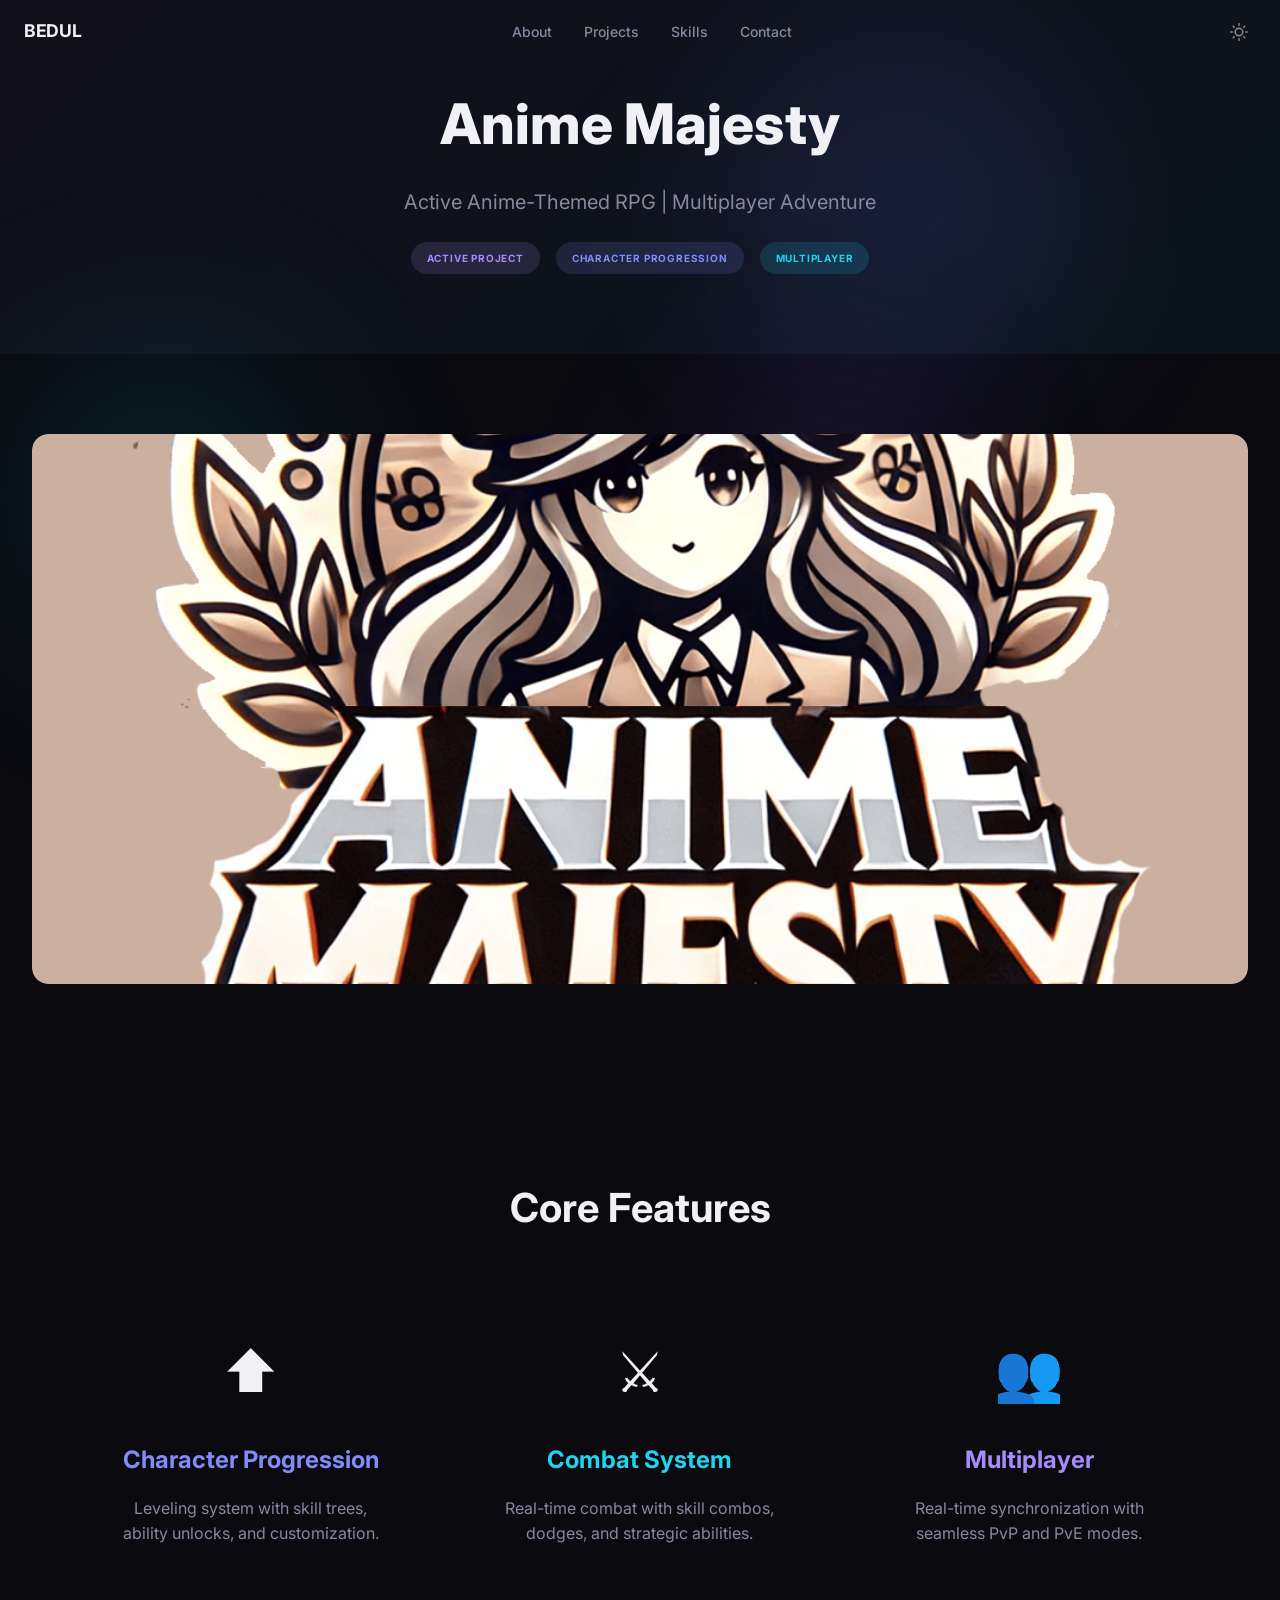
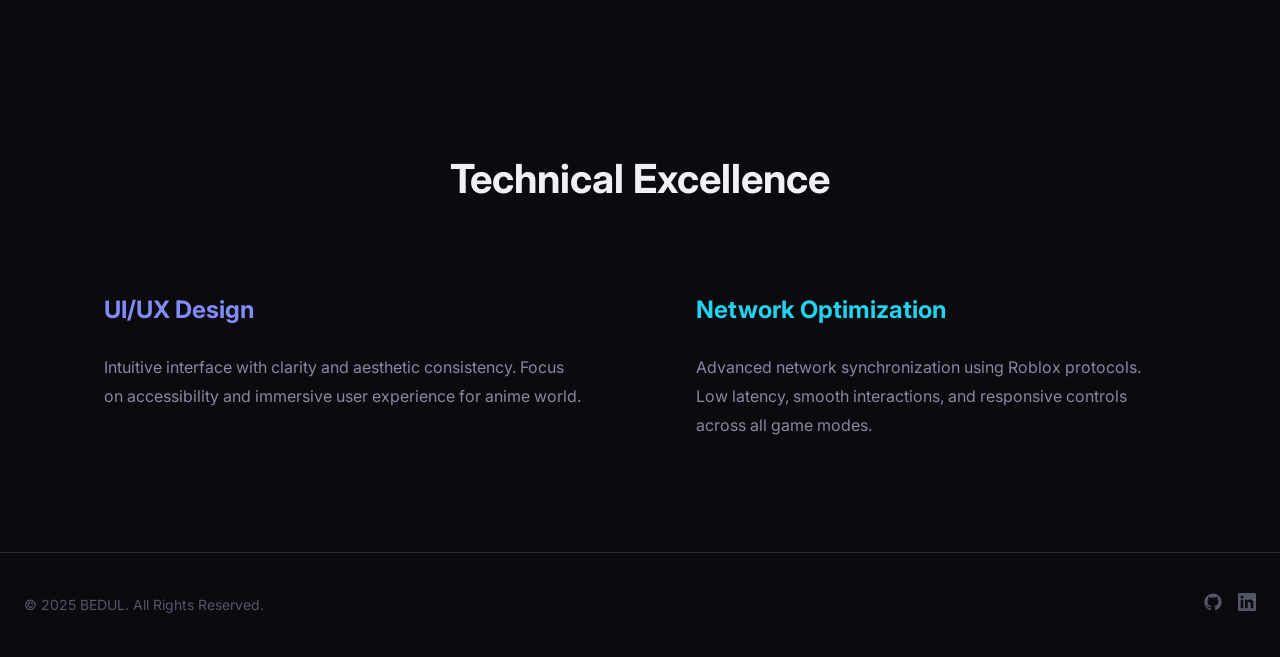
==== anime-majesty.html @ ce3fae46 "nice" ====
<!DOCTYPE html>
<html lang="en">
<head>
    <meta charset="UTF-8">
    <meta name="viewport" content="width=device-width, initial-scale=1.0">
    <title>Anime Majesty - BEDUL's Game Development Project</title>
    <meta name="description" content="Anime Majesty - Active anime-themed RPG with character progression and multiplayer mechanics.">
    <meta name="theme-color" content="#fafafa">

    <!-- Fonts -->
    <link rel="preconnect" href="https://fonts.googleapis.com">
    <link rel="preconnect" href="https://fonts.gstatic.com" crossorigin>
    <link href="https://fonts.googleapis.com/css2?family=Inter:wght@400;500;600;700;800;900&family=JetBrains+Mono:wght@400;500&display=swap" rel="stylesheet">

    <!-- Icons (Font Awesome) -->
    <link href="https://cdnjs.cloudflare.com/ajax/libs/font-awesome/6.4.0/css/all.min.css" rel="stylesheet">

    <!-- Custom CSS -->
    <link href="assets/css/style.css" rel="stylesheet">
</head>
<body>

<!-- ─── Ambient Background ─── -->
<div class="ambient-bg" aria-hidden="true">
    <div class="orb orb-1"></div>
    <div class="orb orb-2"></div>
    <div class="orb orb-3"></div>
</div>

<!-- ─── Navbar ─── -->
<nav id="navbar">
    <div class="nav-inner">
        <a href="index.html" class="nav-brand">BEDUL</a>

        <ul class="nav-links" id="nav-links">
            <li><a href="index.html#about">About</a></li>
            <li><a href="index.html#projects">Projects</a></li>
            <li><a href="index.html#skills">Skills</a></li>
            <li><a href="index.html#contact">Contact</a></li>
        </ul>

        <div style="display:flex;align-items:center;gap:.5rem;">
            <button id="theme-toggle" aria-label="Toggle theme" title="Toggle theme">
                <svg id="icon-moon" xmlns="http://www.w3.org/2000/svg" viewBox="0 0 24 24" fill="none" stroke="currentColor" stroke-width="2" stroke-linecap="round" stroke-linejoin="round"><path d="M21 12.79A9 9 0 1 1 11.21 3 7 7 0 0 0 21 12.79z"/></svg>
                <svg id="icon-sun" xmlns="http://www.w3.org/2000/svg" viewBox="0 0 24 24" fill="none" stroke="currentColor" stroke-width="2" stroke-linecap="round" stroke-linejoin="round" style="display:none"><circle cx="12" cy="12" r="5"/><line x1="12" y1="1" x2="12" y2="3"/><line x1="12" y1="21" x2="12" y2="23"/><line x1="4.22" y1="4.22" x2="5.64" y2="5.64"/><line x1="18.36" y1="18.36" x2="19.78" y2="19.78"/><line x1="1" y1="12" x2="3" y2="12"/><line x1="21" y1="12" x2="23" y2="12"/><line x1="4.22" y1="19.78" x2="5.64" y2="18.36"/><line x1="18.36" y1="5.64" x2="19.78" y2="4.22"/></svg>
            </button>
            <button id="mobile-menu-btn" aria-label="Toggle menu">
                <svg xmlns="http://www.w3.org/2000/svg" width="22" height="22" fill="none" stroke="currentColor" stroke-width="2" stroke-linecap="round" stroke-linejoin="round" viewBox="0 0 24 24"><line x1="3" y1="6" x2="21" y2="6"/><line x1="3" y1="12" x2="21" y2="12"/><line x1="3" y1="18" x2="21" y2="18"/></svg>
            </button>
        </div>
    </div>
</nav>

<!-- Mobile Nav -->
<div id="mobile-nav">
    <a href="index.html#about">About</a>
    <a href="index.html#projects">Projects</a>
    <a href="index.html#skills">Skills</a>
    <a href="index.html#contact">Contact</a>
</div>

<main>
<!-- ─── Hero Section ─── -->
<section style="padding: 5rem 2rem; text-align: center; background: linear-gradient(135deg, rgba(167,139,250,.05) 0%, rgba(34,211,238,.05) 100%);">
    <div style="max-width: 900px; margin: 0 auto;">
        <h1 style="font-size: 3.5rem; font-weight: 800; margin-bottom: 1rem;">Anime Majesty</h1>
        <p style="font-size: 1.25rem; color: var(--color-text-secondary); margin-bottom: 1.5rem;">Active Anime-Themed RPG | Multiplayer Adventure</p>
        <div style="display: flex; gap: 1rem; justify-content: center; flex-wrap: wrap;">
            <span class="badge" style="background: rgba(167,139,250,.15); color: #a78bfa; padding: 0.5rem 1rem;">Active Project</span>
            <span class="badge" style="background: rgba(129,140,248,.15); color: #818cf8; padding: 0.5rem 1rem;">Character Progression</span>
            <span class="badge" style="background: rgba(34,211,238,.15); color: #22d3ee; padding: 0.5rem 1rem;">Multiplayer</span>
        </div>
    </div>
</section>

<!-- ─── Main Showcase ─── -->
<section style="padding: 5rem 2rem; max-width: 1400px; margin: 0 auto;">
    <a href="assets/images/Anime_Majesty.png" target="_blank" rel="noopener" style="display: block; border-radius: 1rem; overflow: hidden; cursor: pointer; transition: all 0.3s ease; margin-bottom: 2rem;" onmouseover="this.style.transform='scale(1.03)'; this.style.boxShadow='0 20px 40px rgba(0,0,0,.3)';" onmouseout="this.style.transform='scale(1)'; this.style.boxShadow='0 4px 6px rgba(0,0,0,.1)';">
        <img src="assets/images/Anime_Majesty.png" alt="Anime Majesty" style="width: 100%; height: 550px; object-fit: cover; border-radius: 1rem; display: block;">
    </a>
</section>

<!-- ─── Core Features ─── -->
<section style="padding: 5rem 2rem; max-width: 1200px; margin: 0 auto;">
    <h2 style="font-size: 2.5rem; font-weight: 700; margin-bottom: 3rem; text-align: center;">Core Features</h2>
    
    <div style="display: grid; grid-template-columns: repeat(3, 1fr); gap: 2rem;">
        <div style="padding: 2.5rem; background: var(--color-bg-secondary); border-radius: 1rem; text-align: center; transition: all 0.3s;" onmouseover="this.style.transform='translateY(-12px)'; this.style.boxShadow='0 20px 40px rgba(0,0,0,.2)';" onmouseout="this.style.transform='translateY(0)'; this.style.boxShadow='none';">
            <div style="font-size: 3.5rem; margin-bottom: 1.5rem;">⬆️</div>
            <h3 style="font-size: 1.5rem; font-weight: 700; margin-bottom: 1rem; color: #818cf8;">Character Progression</h3>
            <p style="color: var(--color-text-secondary); line-height: 1.6;">Leveling system with skill trees, ability unlocks, and customization.</p>
        </div>

        <div style="padding: 2.5rem; background: var(--color-bg-secondary); border-radius: 1rem; text-align: center; transition: all 0.3s;" onmouseover="this.style.transform='translateY(-12px)'; this.style.boxShadow='0 20px 40px rgba(0,0,0,.2)';" onmouseout="this.style.transform='translateY(0)'; this.style.boxShadow='none';">
            <div style="font-size: 3.5rem; margin-bottom: 1.5rem;">⚔️</div>
            <h3 style="font-size: 1.5rem; font-weight: 700; margin-bottom: 1rem; color: #22d3ee;">Combat System</h3>
            <p style="color: var(--color-text-secondary); line-height: 1.6;">Real-time combat with skill combos, dodges, and strategic abilities.</p>
        </div>

        <div style="padding: 2.5rem; background: var(--color-bg-secondary); border-radius: 1rem; text-align: center; transition: all 0.3s;" onmouseover="this.style.transform='translateY(-12px)'; this.style.boxShadow='0 20px 40px rgba(0,0,0,.2)';" onmouseout="this.style.transform='translateY(0)'; this.style.boxShadow='none';">
            <div style="font-size: 3.5rem; margin-bottom: 1.5rem;">👥</div>
            <h3 style="font-size: 1.5rem; font-weight: 700; margin-bottom: 1rem; color: #a78bfa;">Multiplayer</h3>
            <p style="color: var(--color-text-secondary); line-height: 1.6;">Real-time synchronization with seamless PvP and PvE modes.</p>
        </div>
    </div>
</section>

<!-- ─── Technical Highlights ─── -->
<section style="padding: 5rem 2rem; max-width: 1200px; margin: 0 auto;">
    <h2 style="font-size: 2.5rem; font-weight: 700; margin-bottom: 3rem; text-align: center;">Technical Excellence</h2>
    
    <div style="display: grid; grid-template-columns: 1fr 1fr; gap: 3rem;">
        <div style="padding: 2rem; background: var(--color-bg-secondary); border-radius: 1rem;">
            <h3 style="font-size: 1.5rem; font-weight: 700; margin-bottom: 1.5rem; color: #818cf8;">UI/UX Design</h3>
            <p style="color: var(--color-text-secondary); line-height: 1.8;">
                Intuitive interface with clarity and aesthetic consistency. Focus on accessibility and immersive user experience for anime world.
            </p>
        </div>
        <div style="padding: 2rem; background: var(--color-bg-secondary); border-radius: 1rem;">
            <h3 style="font-size: 1.5rem; font-weight: 700; margin-bottom: 1.5rem; color: #22d3ee;">Network Optimization</h3>
            <p style="color: var(--color-text-secondary); line-height: 1.8;">
                Advanced network synchronization using Roblox protocols. Low latency, smooth interactions, and responsive controls across all game modes.
            </p>
        </div>
    </div>
</section>

</main>

<!-- ─── Footer ─── -->
<footer>
    <div class="footer-inner">
        <p>&copy; 2025 BEDUL. All Rights Reserved.</p>
        <div class="footer-links">
            <a href="https://github.com/addinzulfikar" target="_blank" rel="noopener" aria-label="GitHub">
                <svg xmlns="http://www.w3.org/2000/svg" fill="currentColor" viewBox="0 0 24 24"><path d="M12 .5C5.73.5.5 5.73.5 12c0 5.08 3.29 9.38 7.86 10.9.57.1.78-.25.78-.55v-2c-3.19.69-3.86-1.54-3.86-1.54-.52-1.32-1.27-1.67-1.27-1.67-1.04-.71.08-.7.08-.7 1.15.08 1.76 1.18 1.76 1.18 1.02 1.75 2.68 1.24 3.33.95.1-.74.4-1.24.72-1.52-2.55-.29-5.23-1.27-5.23-5.67 0-1.25.45-2.28 1.18-3.08-.12-.29-.51-1.46.11-3.04 0 0 .96-.31 3.14 1.17a10.9 10.9 0 0 1 2.86-.38c.97 0 1.95.13 2.86.38 2.18-1.48 3.14-1.17 3.14-1.17.62 1.58.23 2.75.11 3.04.73.8 1.18 1.83 1.18 3.08 0 4.41-2.69 5.38-5.25 5.66.41.36.78 1.06.78 2.13v3.16c0 .31.2.66.79.55C20.21 21.38 23.5 17.08 23.5 12 23.5 5.73 18.27.5 12 .5z"/></svg>
            </a>
            <a href="https://www.linkedin.com/in/addinzulfikar108/" target="_blank" rel="noopener" aria-label="LinkedIn">
                <svg xmlns="http://www.w3.org/2000/svg" fill="currentColor" viewBox="0 0 24 24"><path d="M20.447 20.452h-3.554v-5.569c0-1.328-.027-3.037-1.852-3.037-1.853 0-2.136 1.445-2.136 2.939v5.667H9.351V9h3.414v1.561h.046c.477-.9 1.637-1.85 3.37-1.85 3.601 0 4.267 2.37 4.267 5.455v6.286zM5.337 7.433a2.062 2.062 0 01-2.063-2.065 2.064 2.064 0 112.063 2.065zm1.782 13.019H3.555V9h3.564v11.452zM22.225 0H1.771C.792 0 0 .774 0 1.729v20.542C0 23.227.792 24 1.771 24h20.451C23.2 24 24 23.227 24 22.271V1.729C24 .774 23.2 0 22.222 0h.003z"/></svg>
            </a>
        </div>
    </div>
</footer>

<script src="assets/js/script.js"></script>
</body>
</html>
---- assets/css/style.css ----
/* ─── CSS Variables ─── */
:root {
    --color-bg: #fafafa;
    --color-surface: #ffffff;
    --color-surface-raised: #f5f5f7;
    --color-border: #e5e5ea;
    --color-border-hover: #d1d1d6;
    --color-text-primary: #1d1d1f;
    --color-text-secondary: #6e6e73;
    --color-text-muted: #aeaeb2;
    --color-accent: #6366f1;
    --color-accent-light: #818cf8;
    --color-accent-muted: rgba(99,102,241,0.1);
    --color-available: #22c55e;
    --color-limited: #f59e0b;
    --color-unavailable: #ef4444;
    --shadow-sm: 0 1px 2px rgba(0,0,0,0.04);
    --shadow-md: 0 4px 12px rgba(0,0,0,0.06);
    --shadow-lg: 0 8px 30px rgba(0,0,0,0.08);
    --shadow-glow: 0 0 20px rgba(99,102,241,0.15);
}

html.dark {
    --color-bg: #0a0a0f;
    --color-surface: #111118;
    --color-surface-raised: #1a1a24;
    --color-border: #2a2a38;
    --color-border-hover: #3a3a4a;
    --color-text-primary: #f0f0f5;
    --color-text-secondary: #8888a0;
    --color-text-muted: #555568;
    --color-accent: #818cf8;
    --color-accent-light: #a5b4fc;
    --color-accent-muted: rgba(99,102,241,0.15);
    --shadow-sm: 0 1px 2px rgba(0,0,0,0.2);
    --shadow-md: 0 4px 12px rgba(0,0,0,0.3);
    --shadow-lg: 0 8px 30px rgba(0,0,0,0.4);
    --shadow-glow: 0 0 20px rgba(129,140,248,0.2);
}

/* ─── Base ─── */
*, *::before, *::after { box-sizing: border-box; margin: 0; padding: 0; }

html {
    background: var(--color-bg);
    transition: background-color .3s ease;
    scroll-behavior: smooth;
}

body {
    min-height: 100vh;
    background: transparent;
    color: var(--color-text-primary);
    font-family: "Inter", system-ui, -apple-system, sans-serif;
    -webkit-font-smoothing: antialiased;
    line-height: 1.6;
    transition: color .3s ease;
}

a { text-decoration: none; color: inherit; }
img { max-width: 100%; display: block; }

::-webkit-scrollbar { width: 6px; }
::-webkit-scrollbar-track { background: var(--color-bg); }
::-webkit-scrollbar-thumb { background: var(--color-border-hover); border-radius: 3px; }
::-webkit-scrollbar-thumb:hover { background: var(--color-text-muted); }
::selection { background: rgba(99,102,241,.25); color: var(--color-text-primary); }

/* ─── Navbar ─── */
#navbar {
    position: fixed;
    top: 0; left: 0; right: 0;
    z-index: 100;
    height: 64px;
    display: flex;
    align-items: center;
    transition: background-color .3s ease, border-color .3s ease, backdrop-filter .3s ease;
    border-bottom: 1px solid transparent;
}

#navbar.scrolled {
    background-color: var(--color-bg);
    background-color: color-mix(in srgb, var(--color-bg) 80%, transparent);
    backdrop-filter: blur(16px) saturate(180%);
    border-bottom-color: var(--color-border);
}

.nav-inner {
    max-width: 90rem;
    margin: 0 auto;
    padding: 0 1.5rem;
    width: 100%;
    display: flex;
    align-items: center;
    justify-content: space-between;
}

.nav-brand {
    font-size: 1.1rem;
    font-weight: 700;
    letter-spacing: -.02em;
    color: var(--color-text-primary);
}

.nav-links {
    display: flex;
    align-items: center;
    gap: 2rem;
    list-style: none;
}

.nav-links a {
    font-size: .875rem;
    font-weight: 500;
    color: var(--color-text-secondary);
    transition: color .2s ease;
}
.nav-links a:hover { color: var(--color-text-primary); }

#theme-toggle {
    background: none;
    border: none;
    cursor: pointer;
    padding: .5rem;
    border-radius: .5rem;
    color: var(--color-text-secondary);
    display: flex;
    align-items: center;
    justify-content: center;
    transition: background .2s ease, color .2s ease;
}
#theme-toggle:hover { background: var(--color-surface-raised); color: var(--color-text-primary); }
#theme-toggle svg { width: 18px; height: 18px; }

/* Mobile nav */
#mobile-menu-btn {
    display: none;
    background: none;
    border: none;
    cursor: pointer;
    padding: .5rem;
    color: var(--color-text-secondary);
}
#mobile-nav {
    display: none;
    position: fixed;
    top: 64px; left: 0; right: 0;
    z-index: 99;
    padding: 1rem;
    background: var(--color-bg);
    background: color-mix(in srgb, var(--color-bg) 95%, transparent);
    backdrop-filter: blur(16px);
    border-bottom: 1px solid var(--color-border);
    flex-direction: column;
    gap: .25rem;
}
#mobile-nav.open { display: flex; }
#mobile-nav a {
    padding: .75rem 1rem;
    border-radius: .5rem;
    font-size: .875rem;
    font-weight: 500;
    color: var(--color-text-secondary);
    transition: background .2s;
}
#mobile-nav a:hover { background: var(--color-surface-raised); }

/* ─── Ambient Background ─── */
.ambient-bg {
    position: fixed;
    inset: 0;
    pointer-events: none;
    z-index: 0;
    overflow: hidden;
}

.orb {
    position: absolute;
    border-radius: 50%;
    filter: blur(80px);
    will-change: transform;
}

.orb-1 {
    width: 500px; height: 500px;
    top: -5%; right: 10%;
    background: radial-gradient(circle, rgba(99,102,241,.12) 0%, transparent 70%);
    animation: orb-float-1 20s ease-in-out infinite;
}
.orb-2 {
    width: 450px; height: 450px;
    top: 30%; left: -5%;
    background: radial-gradient(circle, rgba(6,182,212,.10) 0%, transparent 70%);
    animation: orb-float-2 25s ease-in-out infinite;
}
.orb-3 {
    width: 400px; height: 400px;
    bottom: 20%; right: 20%;
    background: radial-gradient(circle, rgba(139,92,246,.10) 0%, transparent 70%);
    animation: orb-float-3 22s ease-in-out infinite;
}

html.dark .orb-1 { background: radial-gradient(circle, rgba(99,102,241,.22) 0%, transparent 70%); }
html.dark .orb-2 { background: radial-gradient(circle, rgba(6,182,212,.18) 0%, transparent 70%); }
html.dark .orb-3 { background: radial-gradient(circle, rgba(139,92,246,.18) 0%, transparent 70%); }

@keyframes orb-float-1 {
    0%,100% { transform: translate(0,0) scale(1); }
    25% { transform: translate(80px,-120px) scale(1.1); }
    50% { transform: translate(-40px,-60px) scale(.95); }
    75% { transform: translate(60px,40px) scale(1.05); }
}
@keyframes orb-float-2 {
    0%,100% { transform: translate(0,0) scale(1); }
    25% { transform: translate(-100px,80px) scale(1.08); }
    50% { transform: translate(60px,120px) scale(.92); }
    75% { transform: translate(-80px,-40px) scale(1.02); }
}
@keyframes orb-float-3 {
    0%,100% { transform: translate(0,0) scale(1); }
    33% { transform: translate(120px,-80px) scale(1.15); }
    66% { transform: translate(-60px,100px) scale(.9); }
}

/* ─── Main Layout ─── */
main { position: relative; z-index: 1; }

section {
    padding: 6rem 1.5rem;
    max-width: 90rem;
    margin: 0 auto;
}

/* ─── Hero Section ─── */
#hero {
    min-height: 100vh;
    display: flex;
    flex-direction: column;
    justify-content: center;
    padding-top: 64px;
    max-width: none;
}

.hero-inner {
    max-width: 90rem;
    margin: 0 auto;
    padding: 0 1.5rem;
    width: 100%;
}

.hero-title {
    font-size: clamp(5rem, 15vw, 13rem);
    font-weight: 900;
    line-height: .9;
    letter-spacing: -.05em;
    margin-bottom: .5rem;
    padding-bottom: .2em;
}

.hero-title .char {
    display: inline-block;
    opacity: 0;
    transform: translateY(80px);
    filter: blur(20px);
    animation: char-in .9s cubic-bezier(.16,1,.3,1) forwards;
}

@keyframes char-in {
    to { opacity: 1; transform: translateY(0); filter: blur(0); }
}

.hero-divider {
    width: 3rem; height: 2px;
    border-radius: 2px;
    background: linear-gradient(90deg, var(--color-accent), transparent);
    margin-bottom: 1.5rem;
    opacity: 0;
    animation: fade-up .6s .5s cubic-bezier(.16,1,.3,1) forwards;
}

.hero-subtitle {
    font-size: clamp(1.1rem, 2.5vw, 1.6rem);
    font-weight: 400;
    color: var(--color-text-secondary);
    max-width: 36rem;
    margin-bottom: 2.5rem;
    opacity: 0;
    animation: fade-up .6s .65s cubic-bezier(.16,1,.3,1) forwards;
}

.hero-subtitle .accent-text {
    font-weight: 600;
    background: linear-gradient(135deg, #6366f1, #8b5cf6, #06b6d4, #6366f1);
    background-size: 300% 100%;
    -webkit-background-clip: text;
    -webkit-text-fill-color: transparent;
    background-clip: text;
    animation: gradient-shift 4s ease-in-out infinite;
}

.hero-actions {
    display: flex;
    flex-wrap: wrap;
    gap: .75rem;
    opacity: 0;
    animation: fade-up .6s .8s cubic-bezier(.16,1,.3,1) forwards;
}

.hero-available {
    display: inline-flex;
    align-items: center;
    gap: .5rem;
    padding: .4rem 1rem;
    border-radius: 2rem;
    font-size: .75rem;
    font-weight: 600;
    background: rgba(34,197,94,.1);
    color: var(--color-available);
    border: 1px solid rgba(34,197,94,.2);
    margin-bottom: 1.5rem;
    opacity: 0;
    animation: fade-up .5s .35s cubic-bezier(.16,1,.3,1) forwards;
}

.pulse-dot {
    position: relative;
    width: 8px; height: 8px;
    flex-shrink: 0;
}
.pulse-dot::before {
    content: '';
    position: absolute;
    inset: 0;
    border-radius: 50%;
    background: var(--color-available);
    animation: ping 1.5s ease-in-out infinite;
}
.pulse-dot::after {
    content: '';
    position: absolute;
    inset: 0;
    border-radius: 50%;
    background: var(--color-available);
}
@keyframes ping {
    0%,100% { transform: scale(1); opacity: .75; }
    50% { transform: scale(2); opacity: 0; }
}

@keyframes fade-up {
    from { opacity: 0; transform: translateY(20px); filter: blur(8px); }
    to { opacity: 1; transform: translateY(0); filter: blur(0); }
}

@keyframes gradient-shift {
    0%,100% { background-position: 0% 50%; }
    50% { background-position: 100% 50%; }
}

/* ─── Buttons ─── */
.btn-primary {
    display: inline-flex;
    align-items: center;
    gap: .5rem;
    padding: .875rem 1.75rem;
    border-radius: .75rem;
    font-size: .875rem;
    font-weight: 600;
    color: white;
    background: var(--color-accent);
    border: none;
    cursor: pointer;
    box-shadow: 0 2px 8px rgba(99,102,241,.25);
    transition: box-shadow .2s, transform .2s;
}
.btn-primary:hover { box-shadow: 0 4px 16px rgba(99,102,241,.35); transform: translateY(-1px); color: white; }

.btn-secondary {
    display: inline-flex;
    align-items: center;
    gap: .5rem;
    padding: .875rem 1.75rem;
    border-radius: .75rem;
    font-size: .875rem;
    font-weight: 600;
    color: var(--color-text-primary);
    background: var(--color-surface);
    border: 1px solid var(--color-border);
    cursor: pointer;
    transition: background .2s, border-color .2s;
}
.btn-secondary:hover { background: var(--color-surface-raised); border-color: var(--color-border-hover); color: var(--color-text-primary); }

.btn-icon { width: 18px; height: 18px; }

/* ─── Section Titles ─── */
.section-header { margin-bottom: 3rem; }
.section-title {
    font-size: clamp(1.75rem, 4vw, 2.5rem);
    font-weight: 700;
    letter-spacing: -.03em;
    margin-bottom: .5rem;
}
.section-subtitle {
    font-size: .9375rem;
    color: var(--color-text-secondary);
    max-width: 30rem;
}

/* ─── About Section ─── */
.stats-grid {
    display: grid;
    grid-template-columns: repeat(auto-fit, minmax(160px, 1fr));
    gap: 1rem;
    margin-bottom: 2.5rem;
}

.stat-card {
    background: var(--color-surface-raised);
    border-radius: .75rem;
    padding: 1.25rem;
    transition: background .2s;
    cursor: default;
}

.stat-icon {
    width: 2.5rem; height: 2.5rem;
    border-radius: .625rem;
    display: flex;
    align-items: center;
    justify-content: center;
    margin-bottom: 1rem;
}

.stat-icon svg { width: 20px; height: 20px; }

.stat-number {
    font-size: 2.25rem;
    font-weight: 900;
    letter-spacing: -.04em;
    line-height: 1;
    margin-bottom: .375rem;
}

.stat-label {
    font-size: .7rem;
    text-transform: uppercase;
    letter-spacing: .15em;
    font-weight: 600;
    color: var(--color-text-muted);
}

.about-card {
    background: var(--color-surface);
    border: 1px solid var(--color-border);
    border-radius: 1.25rem;
    padding: 2.5rem;
    box-shadow: var(--shadow-lg);
}

.availability-row {
    display: flex;
    flex-wrap: wrap;
    align-items: center;
    gap: 1rem 1.5rem;
    margin-top: 2rem;
    padding-top: 1.5rem;
    border-top: 1px solid var(--color-border);
}

.avail-label {
    font-size: .7rem;
    text-transform: uppercase;
    letter-spacing: .15em;
    font-weight: 600;
    color: var(--color-text-muted);
}

.avail-item {
    display: flex;
    align-items: center;
    gap: .5rem;
    font-size: .8125rem;
}

.avail-status {
    font-weight: 700;
    font-size: .75rem;
}

/* ─── Experience / Project Cards ─── */
.projects-grid {
    display: grid;
    grid-template-columns: repeat(auto-fill, minmax(280px, 1fr));
    gap: 1rem;
}

.project-card {
    background: var(--color-surface);
    border: 1px solid var(--color-border);
    border-radius: 1.25rem;
    padding: 1.5rem;
    display: flex;
    flex-direction: column;
    transition: border-color .25s, box-shadow .25s;
    position: relative;
    overflow: hidden;
}

.project-card:hover {
    border-color: var(--color-border-hover);
    box-shadow: var(--shadow-lg);
}

.project-card.featured {
    grid-column: 1 / -1;
}

.featured-bar {
    position: absolute;
    top: 0; left: 0; right: 0;
    height: 2px;
    background: linear-gradient(90deg, transparent, var(--color-accent), transparent);
}

.project-card-header {
    display: flex;
    align-items: flex-start;
    gap: 1rem;
    margin-bottom: 1rem;
}

.project-icon {
    width: 3.5rem; height: 3.5rem;
    border-radius: .875rem;
    display: flex;
    align-items: center;
    justify-content: center;
    font-size: 1.5rem;
    flex-shrink: 0;
    border: 1px solid var(--color-border);
    background: var(--color-surface-raised);
}

.project-icon img {
    width: 100%; height: 100%;
    border-radius: .75rem;
    object-fit: cover;
}

.project-card.featured .project-icon {
    width: 5rem; height: 5rem;
    border-radius: 1rem;
    font-size: 2rem;
}

.project-meta { flex: 1; min-width: 0; }

.project-title-row {
    display: flex;
    flex-wrap: wrap;
    align-items: center;
    gap: .5rem;
    margin-bottom: .25rem;
}

.project-title {
    font-size: 1.125rem;
    font-weight: 700;
    letter-spacing: -.02em;
}

.project-card.featured .project-title { font-size: 1.5rem; }

.badge {
    font-size: .625rem;
    font-weight: 700;
    text-transform: uppercase;
    letter-spacing: .08em;
    padding: .2rem .6rem;
    border-radius: 2rem;
}

.badge-featured {
    background: linear-gradient(135deg, var(--color-accent), #8b5cf6);
    color: white;
}

.badge-active {
    background: rgba(34,197,94,.1);
    color: var(--color-available);
    border: 1px solid rgba(34,197,94,.2);
    display: flex;
    align-items: center;
    gap: .35rem;
}

.project-role {
    font-size: .75rem;
    color: var(--color-text-muted);
}

.project-desc {
    font-size: .875rem;
    color: var(--color-text-secondary);
    line-height: 1.6;
    margin-bottom: 1.25rem;
    flex: 1;
}

.project-card.featured .project-desc { font-size: .9375rem; max-width: 34rem; }

.project-links {
    display: flex;
    flex-wrap: wrap;
    gap: .5rem;
    margin-top: auto;
}

.project-link-btn {
    display: inline-flex;
    align-items: center;
    gap: .4rem;
    padding: .4rem .875rem;
    border-radius: .625rem;
    font-size: .8125rem;
    font-weight: 500;
    background: var(--color-surface-raised);
    border: 1px solid var(--color-border);
    color: var(--color-text-secondary);
    transition: color .2s, border-color .2s, background .2s, box-shadow .2s;
    cursor: pointer;
}

.project-link-btn:hover {
    color: var(--color-accent);
    border-color: var(--color-accent);
    background: var(--color-accent-muted);
    box-shadow: 0 0 12px rgba(99,102,241,.1);
}

.project-link-btn svg { width: 14px; height: 14px; }

/* ─── Skills Section ─── */
.skills-grid {
    display: grid;
    grid-template-columns: repeat(auto-fill, minmax(260px, 1fr));
    gap: 1rem;
}

.skill-card {
    background: var(--color-surface);
    border: 1px solid var(--color-border);
    border-radius: 1.25rem;
    padding: 1.5rem;
    transition: border-color .25s, box-shadow .25s;
    overflow: hidden;
}

.skill-card:hover {
    border-color: var(--color-border-hover);
    box-shadow: var(--shadow-lg);
}

.skill-card-header {
    display: flex;
    align-items: center;
    gap: .75rem;
    margin-bottom: 1.25rem;
}

.skill-cat-icon {
    width: 2.25rem; height: 2.25rem;
    border-radius: .625rem;
    display: flex;
    align-items: center;
    justify-content: center;
}
.skill-cat-icon svg { width: 16px; height: 16px; }

.skill-cat-name {
    font-size: .7rem;
    text-transform: uppercase;
    letter-spacing: .15em;
    font-weight: 600;
    color: var(--color-text-muted);
}

.skill-tags {
    display: flex;
    flex-wrap: wrap;
    gap: .5rem;
}

.skill-tag {
    display: inline-flex;
    align-items: center;
    gap: .4rem;
    padding: .375rem .75rem;
    border-radius: .625rem;
    font-size: .8125rem;
    font-weight: 500;
    border: 1px solid var(--color-border);
    color: var(--color-text-secondary);
    background: var(--color-surface-raised);
    transition: border-color .2s, color .2s, background .2s, box-shadow .2s;
    cursor: default;
}

.skill-tag:hover {
    border-color: var(--color-accent);
    color: var(--color-text-primary);
    background: var(--color-surface);
    box-shadow: 0 0 10px rgba(99,102,241,.08);
}

.skill-tag .tag-icon { font-size: 1rem; line-height: 1; }

/* ─── Contact Section ─── */
#contact { max-width: 64rem; }

.contact-heading {
    font-size: clamp(2.5rem, 7vw, 5rem);
    font-weight: 900;
    letter-spacing: -.04em;
    line-height: 1.05;
    margin-bottom: 1rem;
}

.contact-heading .accent-gradient-text {
    background: linear-gradient(135deg, #6366f1, #8b5cf6, #06b6d4, #6366f1);
    background-size: 300% 100%;
    -webkit-background-clip: text;
    -webkit-text-fill-color: transparent;
    background-clip: text;
    animation: gradient-shift 4s ease-in-out infinite;
}

.contact-cards {
    display: grid;
    grid-template-columns: repeat(auto-fill, minmax(280px, 1fr));
    gap: 1rem;
    margin-top: 2.5rem;
}

.contact-card {
    background: var(--color-surface);
    border: 1px solid var(--color-border);
    border-radius: 1.25rem;
    padding: 1.5rem;
    transition: border-color .25s, box-shadow .25s;
    position: relative;
    overflow: hidden;
}

.contact-card:hover {
    border-color: var(--color-border-hover);
    box-shadow: var(--shadow-lg);
}

.contact-icon-wrap {
    width: 2.5rem; height: 2.5rem;
    border-radius: .75rem;
    display: flex;
    align-items: center;
    justify-content: center;
}
.contact-icon-wrap svg { width: 20px; height: 20px; }

.contact-card-header {
    display: flex;
    align-items: center;
    gap: .75rem;
    margin-bottom: 1rem;
}

.contact-card-title { font-size: .9375rem; font-weight: 600; }
.contact-card-sub { font-size: .75rem; color: var(--color-text-muted); }

.status-online {
    display: flex;
    align-items: center;
    gap: .4rem;
    font-size: .75rem;
    font-weight: 600;
    color: var(--color-available);
    margin-left: auto;
}

.copy-row {
    display: flex;
    align-items: center;
    background: var(--color-surface-raised);
    border: 1px solid var(--color-border);
    border-radius: .75rem;
    overflow: hidden;
    margin-bottom: 1rem;
}

.copy-value {
    flex: 1;
    padding: .625rem 1rem;
    font-size: .875rem;
    font-weight: 500;
    font-family: "JetBrains Mono", monospace;
    color: var(--color-text-primary);
}

.copy-divider {
    width: 1px;
    height: 1.5rem;
    background: var(--color-border);
    flex-shrink: 0;
}

.copy-btn {
    display: flex;
    align-items: center;
    gap: .375rem;
    padding: .625rem .875rem;
    font-size: .8125rem;
    font-weight: 600;
    background: none;
    border: none;
    cursor: pointer;
    color: var(--color-text-secondary);
    transition: color .2s;
}
.copy-btn:hover { color: var(--color-accent); }
.copy-btn.copied { color: var(--color-available); }
.copy-btn svg { width: 14px; height: 14px; }

.contact-desc {
    font-size: .875rem;
    color: var(--color-text-secondary);
    line-height: 1.6;
    margin-bottom: 1.25rem;
}

/* ─── Footer ─── */
footer {
    border-top: 1px solid var(--color-border);
    padding: 2.5rem 1.5rem;
    text-align: center;
    font-size: .875rem;
    color: var(--color-text-muted);
    position: relative;
    z-index: 1;
}

.footer-inner {
    max-width: 90rem;
    margin: 0 auto;
    display: flex;
    flex-wrap: wrap;
    align-items: center;
    justify-content: space-between;
    gap: 1rem;
}

.footer-links {
    display: flex;
    align-items: center;
    gap: 1rem;
}

.footer-links a {
    color: var(--color-text-muted);
    transition: color .2s;
}
.footer-links a:hover { color: var(--color-text-primary); }
.footer-links svg { width: 18px; height: 18px; }

/* ─── Fade-in on scroll ─── */
.reveal {
    opacity: 0;
    transform: translateY(24px);
    filter: blur(8px);
    transition: opacity .6s cubic-bezier(.16,1,.3,1), transform .6s cubic-bezier(.16,1,.3,1), filter .6s;
}

.reveal.visible {
    opacity: 1;
    transform: translateY(0);
    filter: blur(0);
}

/* ─── Responsive ─── */
@media (max-width: 768px) {
    .nav-links { display: none; }
    #mobile-menu-btn { display: flex; }
    .stats-grid { grid-template-columns: 1fr 1fr; }
    .about-card { padding: 1.5rem; }
    .project-card.featured { grid-column: auto; }
    .contact-heading { font-size: clamp(2rem, 10vw, 3rem); }
}

@media (max-width: 480px) {
    .stats-grid { grid-template-columns: 1fr; }
    .hero-title { font-size: clamp(4rem, 20vw, 7rem); }
}
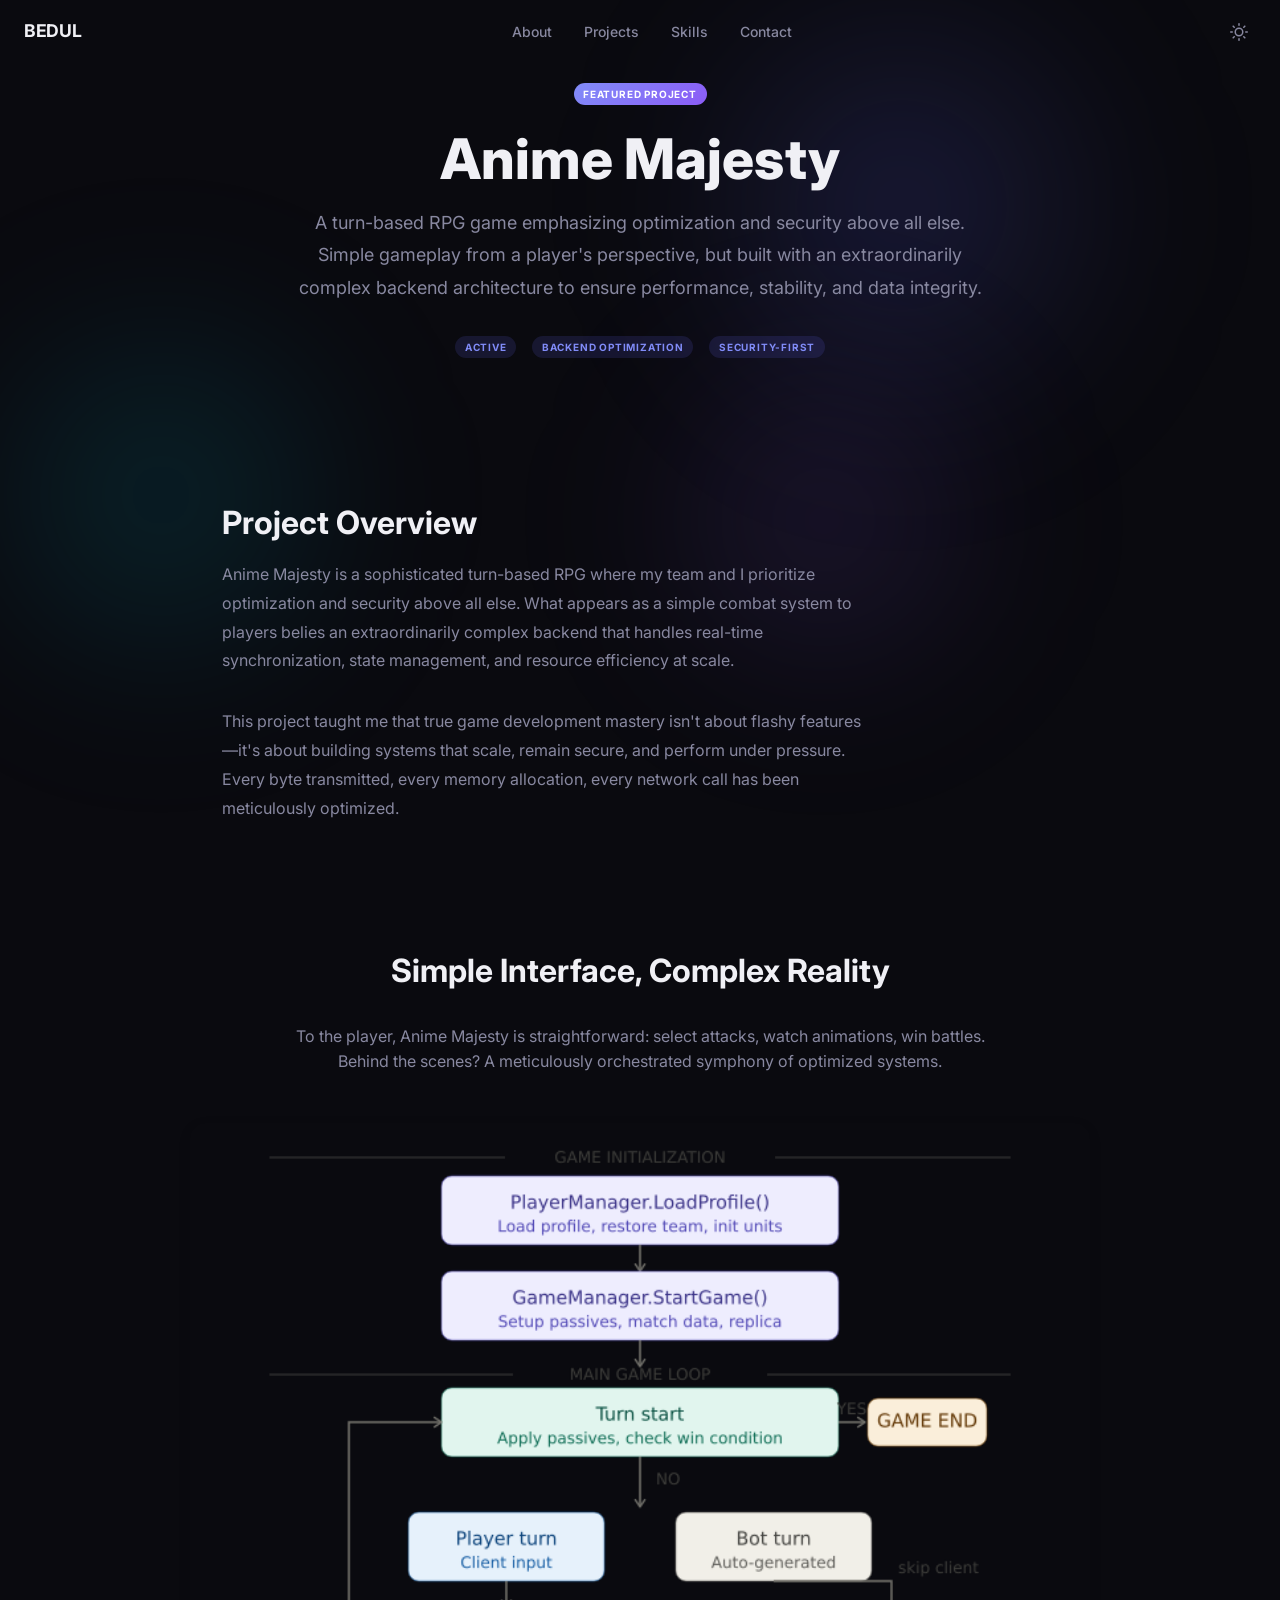
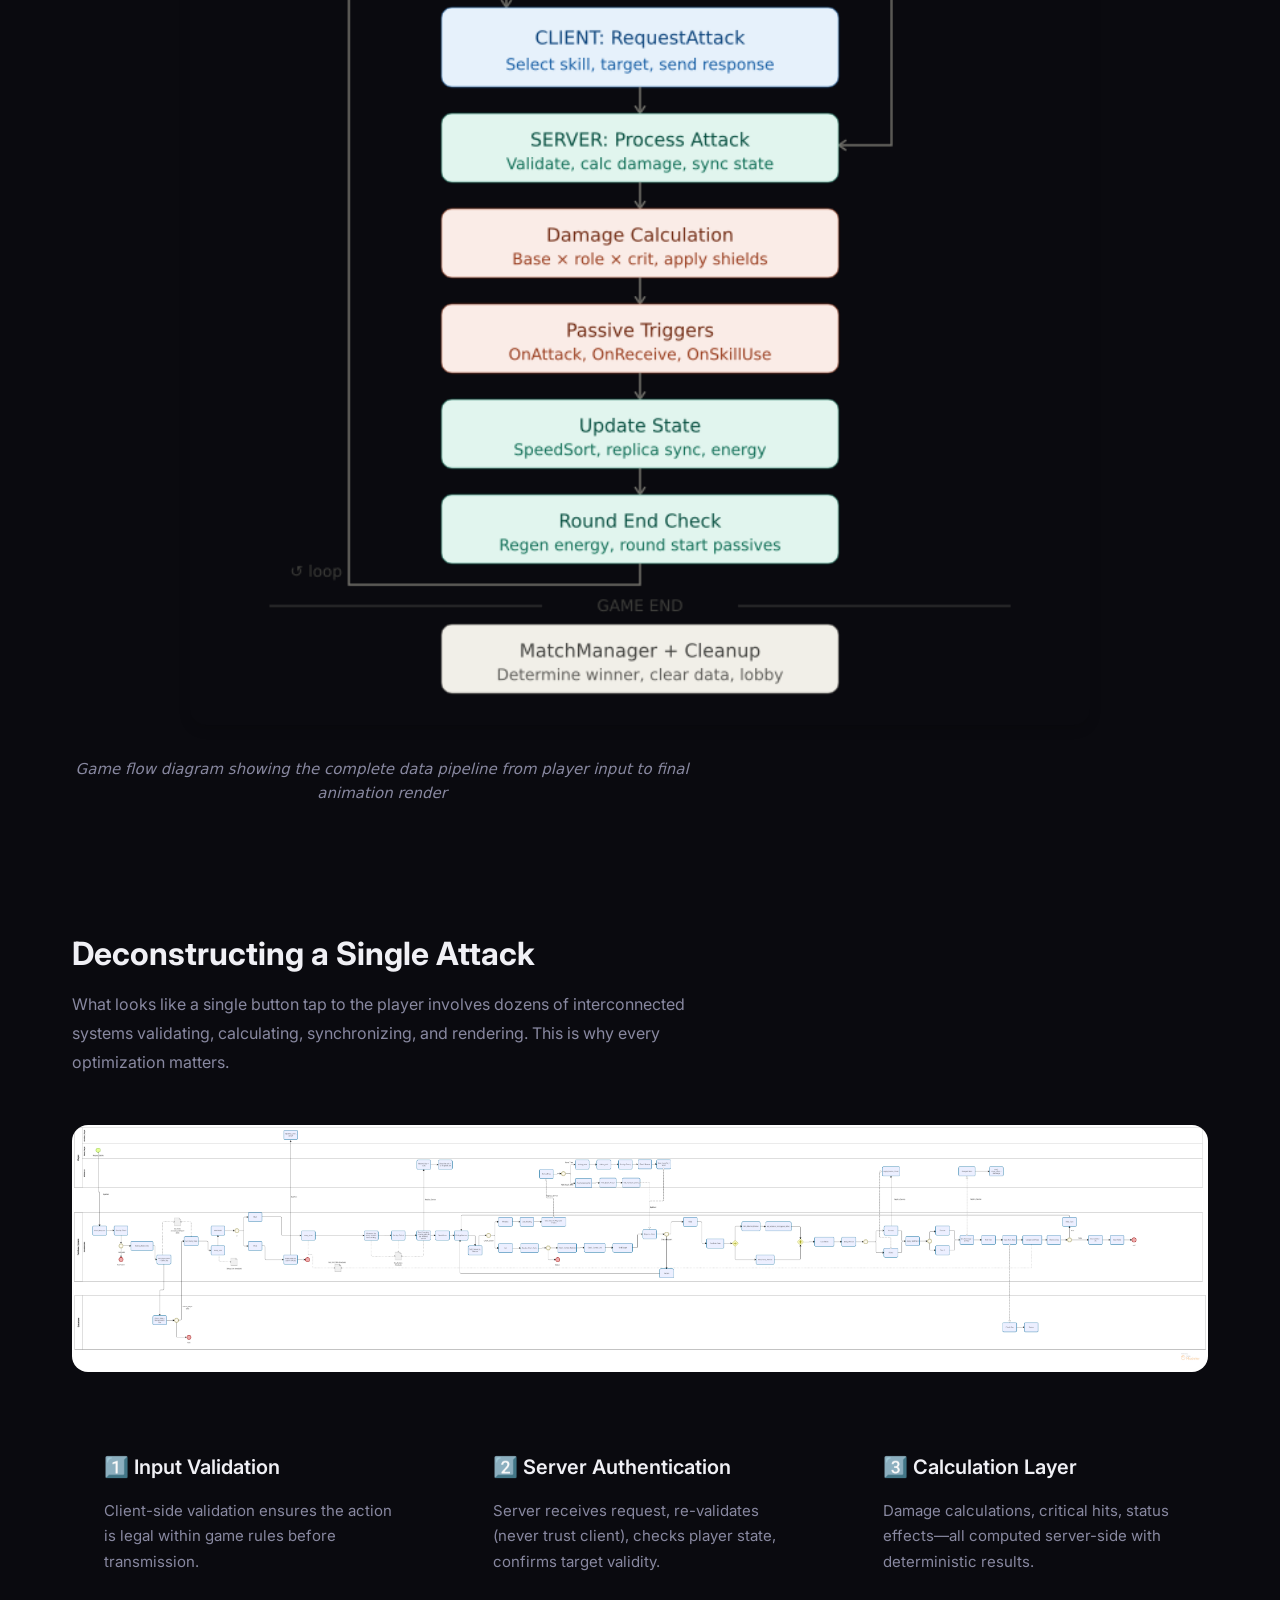
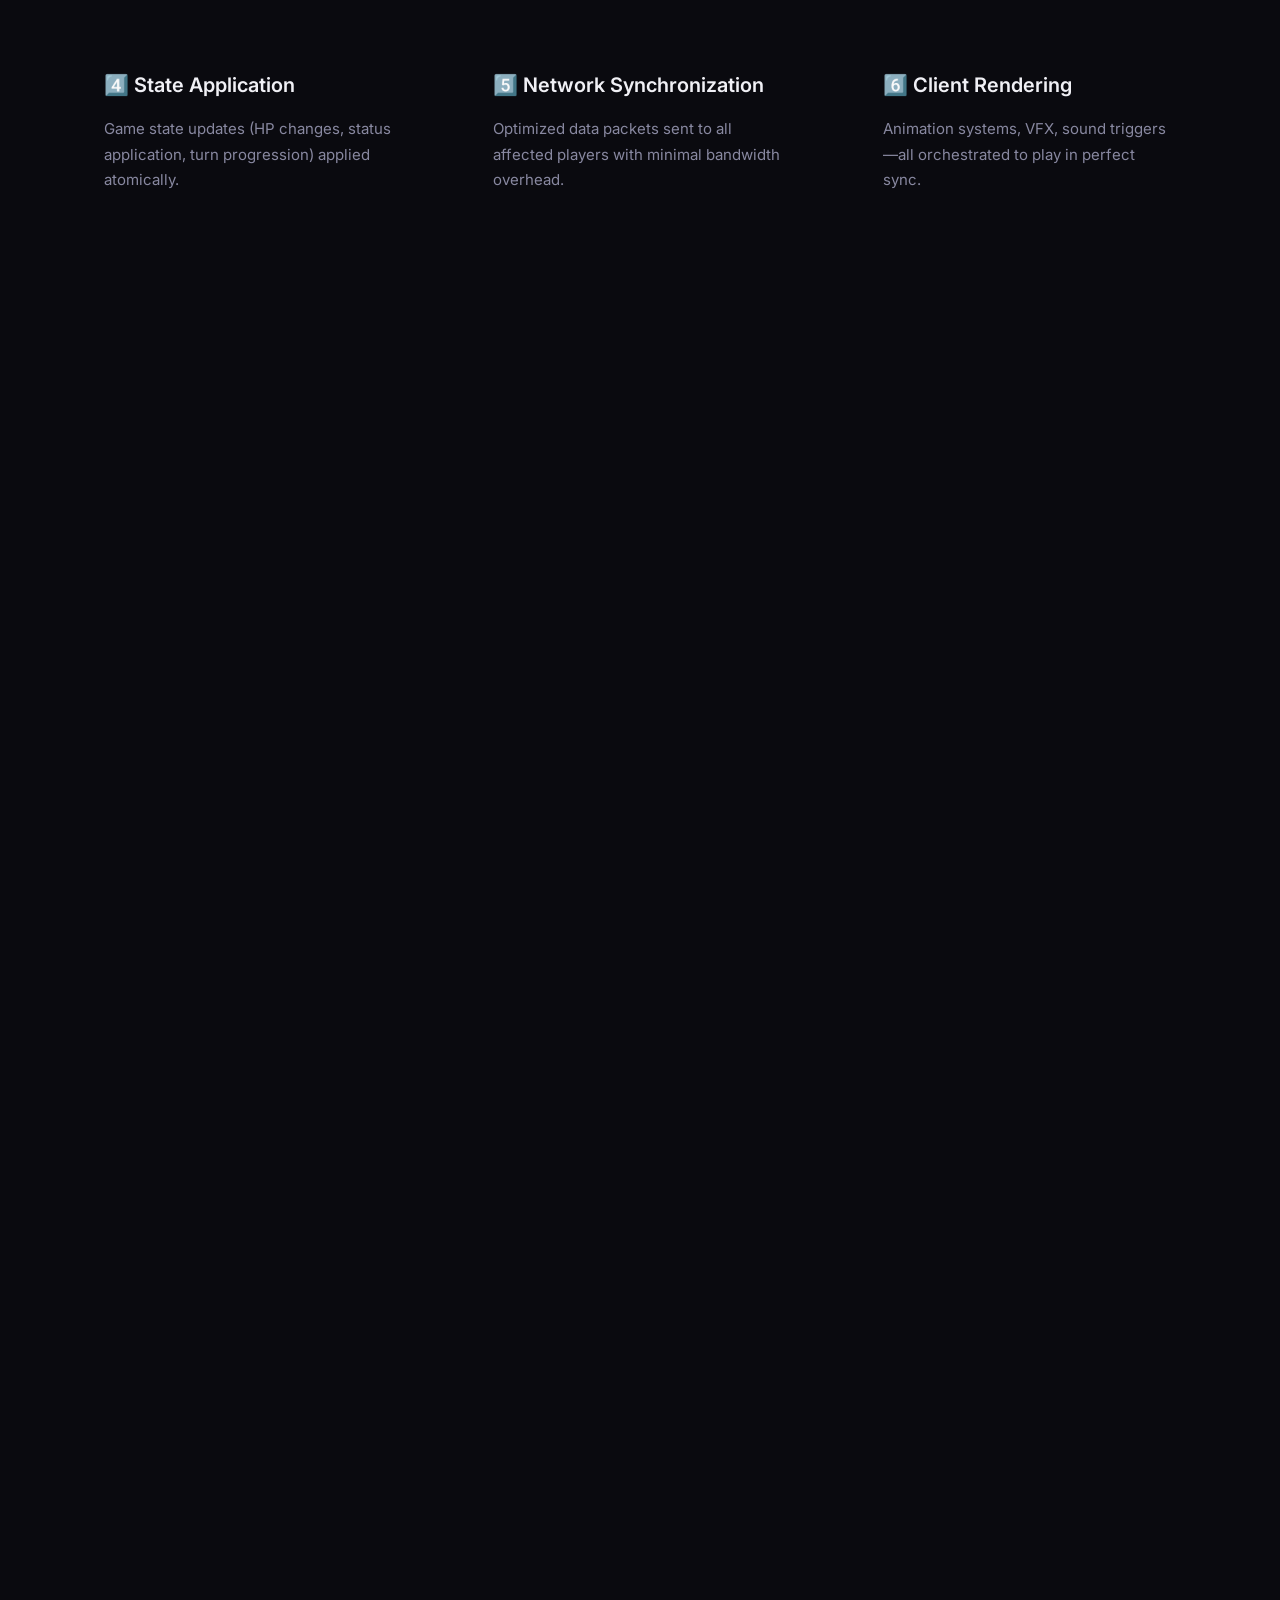
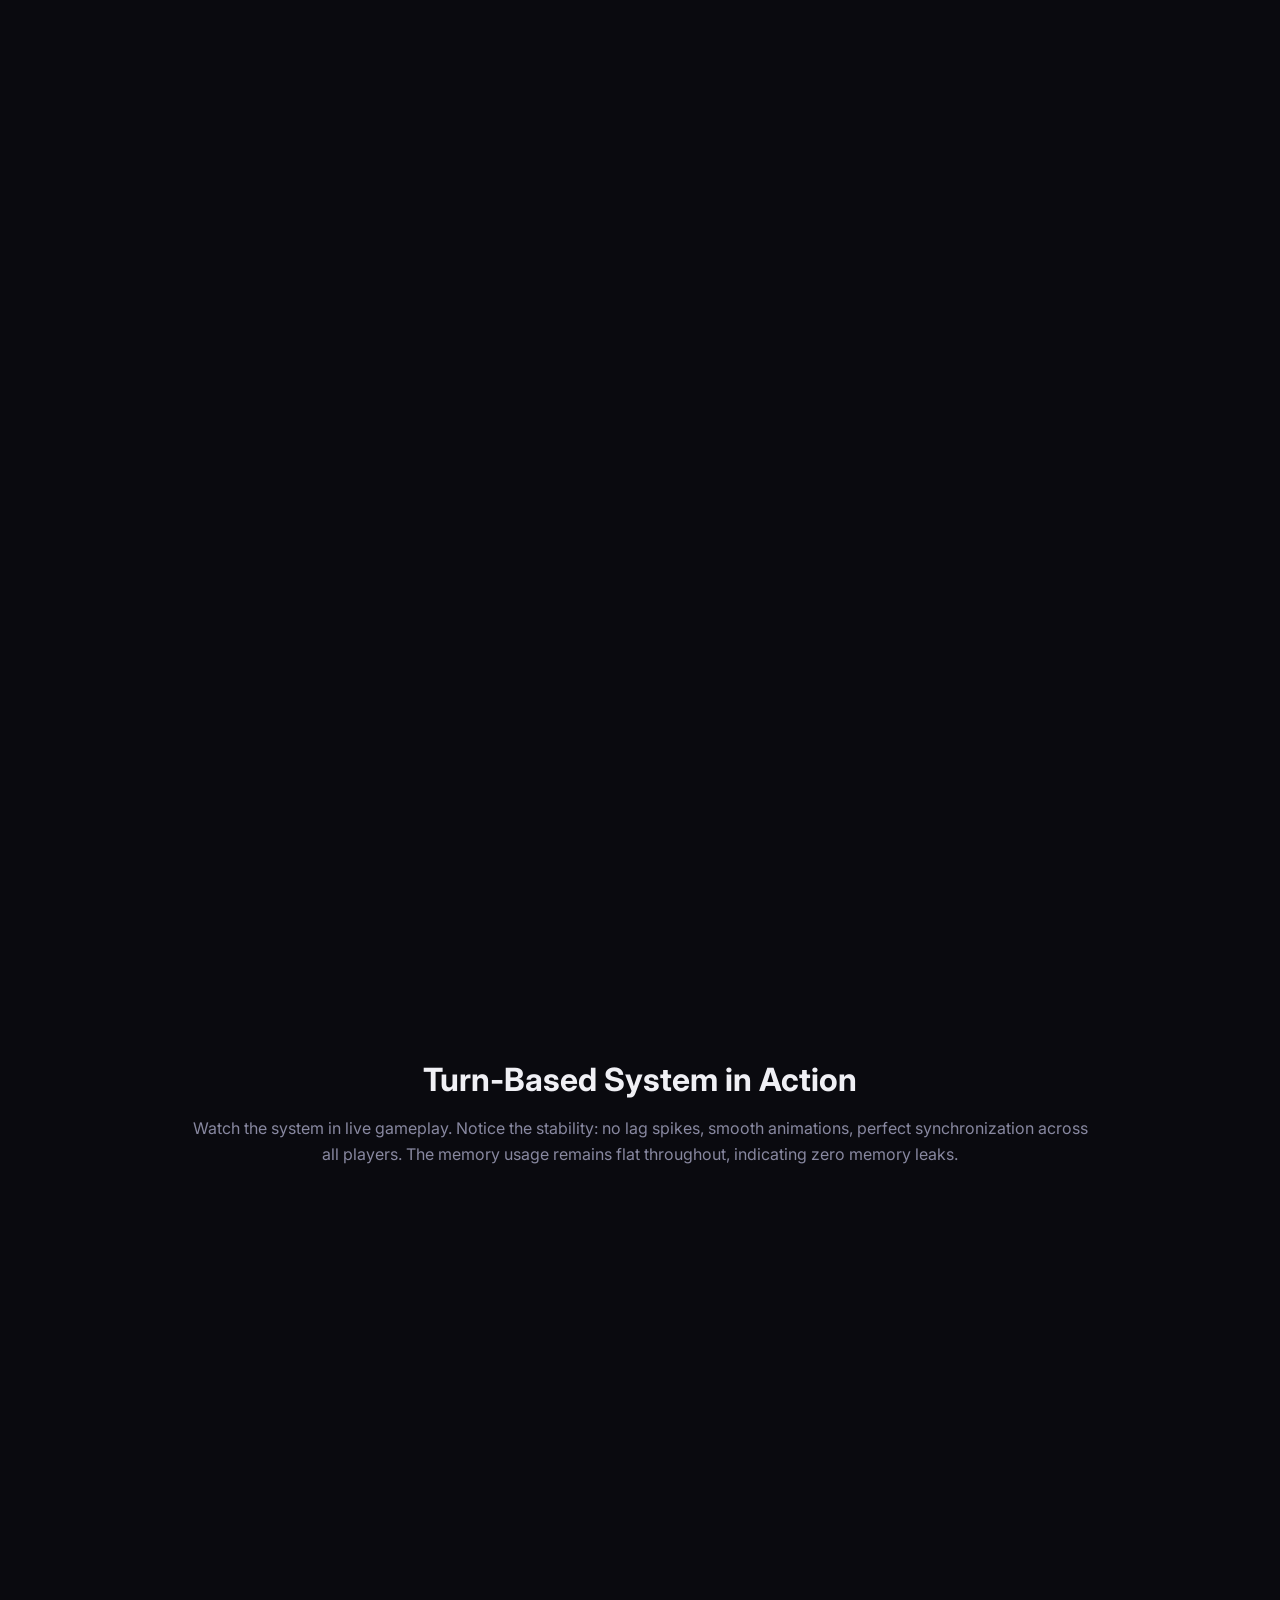
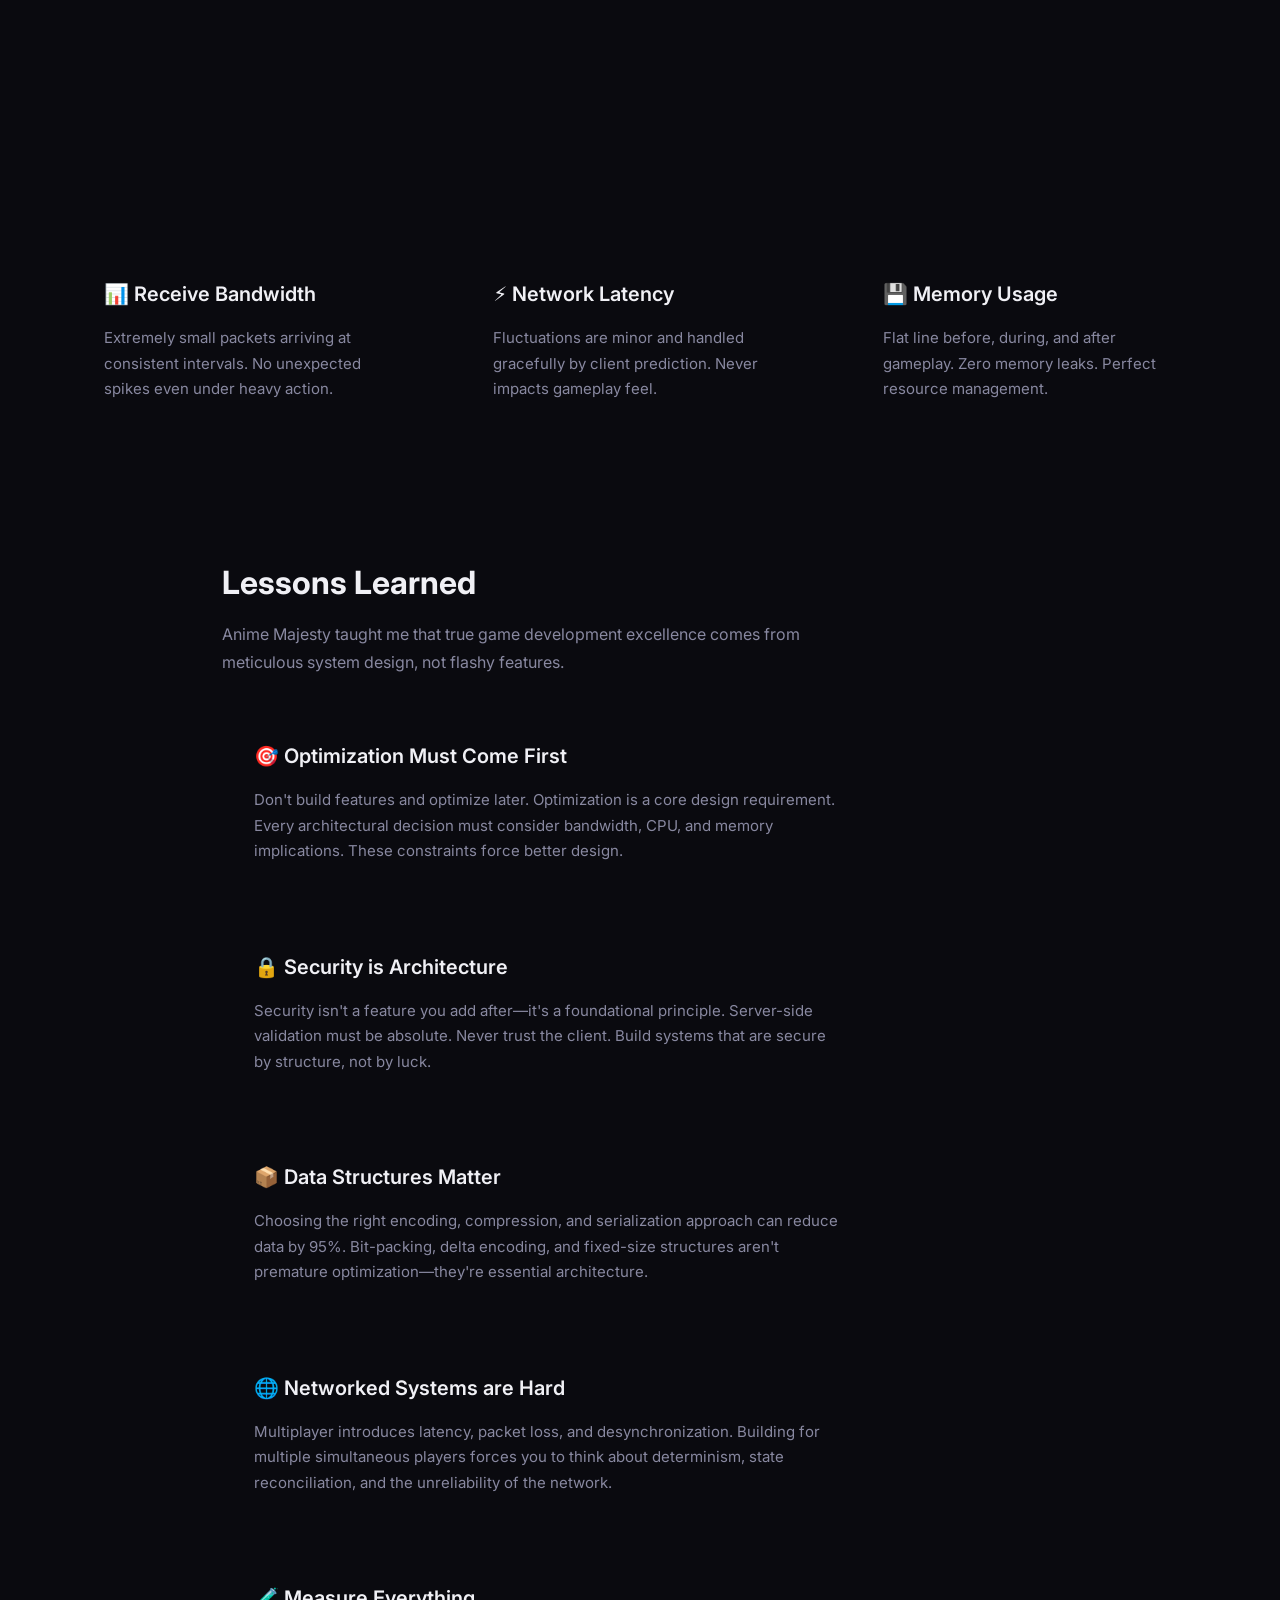
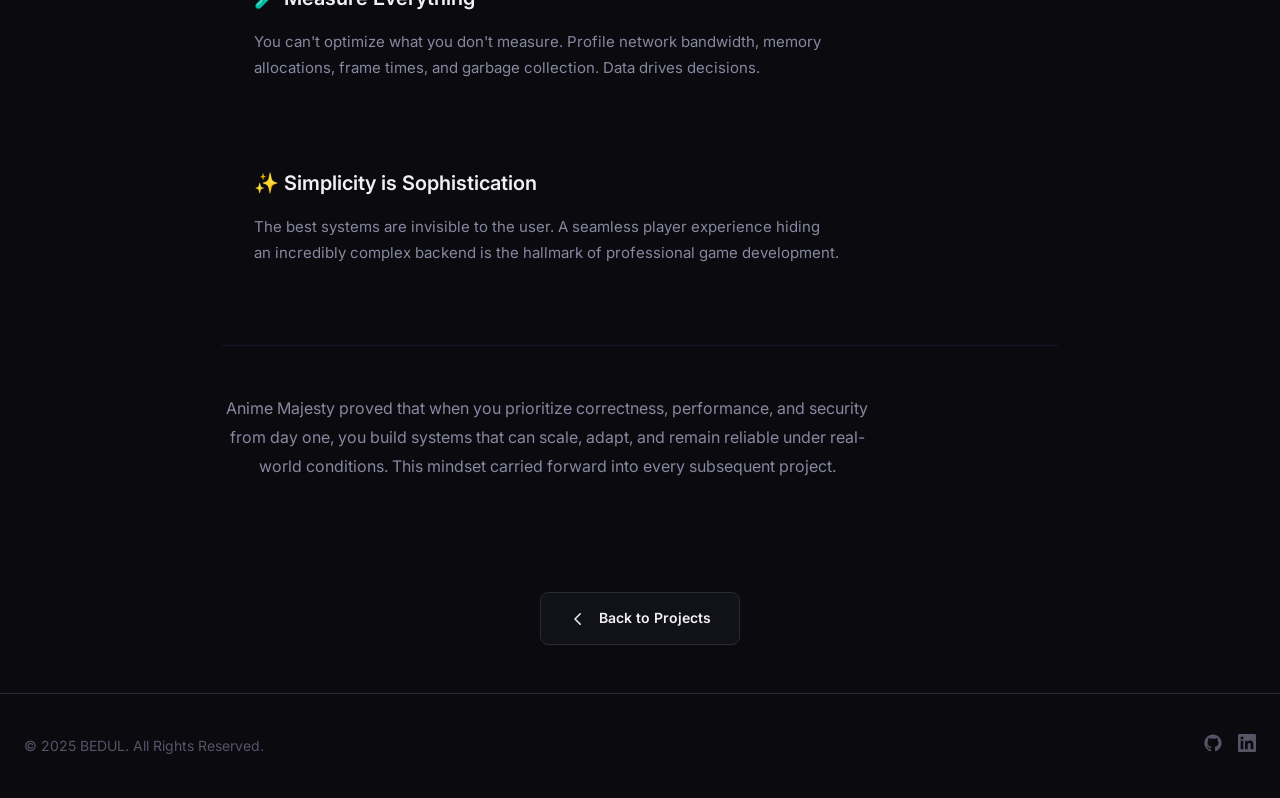
==== commit 968e8c98: "add" ====
--- a/anime-majesty.html
+++ b/anime-majesty.html
@@ -3,9 +3,9 @@
 <head>
     <meta charset="UTF-8">
     <meta name="viewport" content="width=device-width, initial-scale=1.0">
-    <title>Anime Majesty - BEDUL's Game Development Project</title>
-    <meta name="description" content="Anime Majesty - Active anime-themed RPG with character progression and multiplayer mechanics.">
-    <meta name="theme-color" content="#fafafa">
+    <title>Anime Majesty - Complex Game Architecture & Optimization</title>
+    <meta name="description" content="Anime Majesty - A turn-based RPG game emphasizing optimization and security with complex backend architecture.">
+    <meta name="theme-color" content="#0a0a0f">
 
     <!-- Fonts -->
     <link rel="preconnect" href="https://fonts.googleapis.com">
@@ -17,17 +17,208 @@
 
     <!-- Custom CSS -->
     <link href="assets/css/style.css" rel="stylesheet">
+    
+    <!-- Page-specific styles -->
+    <style>
+        /* Typography */
+        h1 { font-size: 3.5rem; font-weight: 800; line-height: 1.1; }
+        h2 { font-size: 2rem; font-weight: 700; line-height: 1.3; }
+        h3 { font-size: 1.5rem; font-weight: 600; line-height: 1.4; }
+        h4 { font-size: 1.2rem; font-weight: 600; line-height: 1.5; }
+        body { line-height: 1.6; }
+        p { max-width: 65ch; }
+        
+        /* Spacing */
+        .container { max-width: 1200px; margin: 0 auto; }
+        .container-sm { max-width: 900px; margin: 0 auto; }
+        section { padding-left: 2rem; padding-right: 2rem; }
+        
+        /* Hero Section */
+        .hero {
+            padding-top: 5rem;
+            padding-bottom: 5rem;
+            text-align: center;
+        }
+        
+        .hero__badge { display: inline-block; margin-bottom: 1.5rem; }
+        .hero__title { margin-bottom: 1rem; }
+        .hero__subtitle {
+            font-size: 1.125rem;
+            color: var(--color-text-secondary);
+            line-height: 1.8;
+            margin-bottom: 2rem;
+            max-width: 700px;
+            margin-left: auto;
+            margin-right: auto;
+        }
+        .hero__badges-row {
+            display: flex;
+            gap: 1rem;
+            justify-content: center;
+            flex-wrap: wrap;
+        }
+        
+        /* Images */
+        .image-container {
+            border-radius: 1rem;
+            overflow: hidden;
+            box-shadow: 0 4px 12px rgba(0,0,0,.15);
+            transition: all 0.3s ease;
+        }
+        .image-container:hover {
+            transform: translateY(-4px);
+            box-shadow: 0 12px 24px rgba(0,0,0,.2);
+        }
+        .image-container img {
+            width: 100%;
+            height: auto;
+            display: block;
+            border-radius: 1rem;
+        }
+        
+        /* Content Sections */
+        .content-section {
+            padding-top: 4rem;
+            padding-bottom: 4rem;
+        }
+        .section__title { margin-bottom: 1rem; color: var(--color-text); }
+        .section__subtitle {
+            font-size: 1rem;
+            color: var(--color-text-secondary);
+            line-height: 1.8;
+            margin-bottom: 2rem;
+            max-width: 65ch;
+        }
+        
+        /* Grids */
+        .grid-2 {
+            display: grid;
+            grid-template-columns: 1fr 1fr;
+            gap: 2rem;
+            align-items: center;
+        }
+        .grid-3 {
+            display: grid;
+            grid-template-columns: repeat(auto-fit, minmax(300px, 1fr));
+            gap: 2rem;
+        }
+        
+        /* Cards */
+        .card {
+            background: var(--color-bg-secondary);
+            border-radius: 1rem;
+            padding: 2rem;
+            transition: all 0.3s ease;
+        }
+        .card:hover {
+            transform: translateY(-4px);
+            box-shadow: 0 8px 16px rgba(0,0,0,.1);
+        }
+        .card__title {
+            font-size: 1.25rem;
+            font-weight: 600;
+            margin-bottom: 1rem;
+            color: var(--color-text);
+        }
+        .card__text {
+            color: var(--color-text-secondary);
+            line-height: 1.7;
+            font-size: 0.9375rem;
+        }
+        
+        /* Lists */
+        .list-unstyled {
+            list-style: none;
+            padding: 0;
+            margin: 0;
+        }
+        .list-unstyled li {
+            margin-bottom: 0.75rem;
+            color: var(--color-text-secondary);
+            display: flex;
+            align-items: center;
+            gap: 0.5rem;
+        }
+        .list-unstyled li:before {
+            content: "✓";
+            color: #818cf8;
+            font-weight: 600;
+            flex-shrink: 0;
+        }
+        
+        /* Divider */
+        .divider {
+            height: 1px;
+            background: rgba(129,140,248,.1);
+            margin: 2rem 0;
+        }
+        
+        /* Buttons */
+        .btn {
+            display: inline-flex;
+            align-items: center;
+            gap: 0.75rem;
+            padding: 0.875rem 1.75rem;
+            border-radius: 0.5rem;
+            font-weight: 600;
+            text-decoration: none;
+            transition: all 0.3s ease;
+            cursor: pointer;
+        }
+        .btn svg { width: 18px; height: 18px; }
+        
+        /* Code Block */
+        .code-block {
+            background: var(--color-bg-secondary);
+            border-left: 4px solid #818cf8;
+            padding: 1.5rem;
+            border-radius: 0.5rem;
+            font-family: 'JetBrains Mono', monospace;
+            font-size: 0.875rem;
+            overflow-x: auto;
+            margin: 1.5rem 0;
+        }
+        
+        /* Stat Box */
+        .stat-box {
+            background: linear-gradient(135deg, rgba(129,140,248,.1) 0%, rgba(34,211,238,.1) 100%);
+            border: 1px solid rgba(129,140,248,.2);
+            border-radius: 1rem;
+            padding: 2rem;
+            text-align: center;
+            display: flex;
+            flex-direction: column;
+            justify-content: center;
+        }
+        .stat-box__value {
+            font-size: 2.5rem;
+            font-weight: 800;
+            color: #818cf8;
+            margin-bottom: 0.5rem;
+        }
+        .stat-box__label {
+            font-size: 0.9375rem;
+            color: var(--color-text-secondary);
+        }
+        
+        @media (max-width: 768px) {
+            .grid-2 { grid-template-columns: 1fr; }
+            h1 { font-size: 2.5rem; }
+            h2 { font-size: 1.5rem; }
+            .stat-box__value { font-size: 1.875rem; }
+        }
+    </style>
 </head>
 <body>
 
-<!-- ─── Ambient Background ─── -->
+<!-- Ambient Background -->
 <div class="ambient-bg" aria-hidden="true">
     <div class="orb orb-1"></div>
     <div class="orb orb-2"></div>
     <div class="orb orb-3"></div>
 </div>
 
-<!-- ─── Navbar ─── -->
+<!-- Navbar -->
 <nav id="navbar">
     <div class="nav-inner">
         <a href="index.html" class="nav-brand">BEDUL</a>
@@ -60,74 +251,396 @@
 </div>
 
 <main>
-<!-- ─── Hero Section ─── -->
-<section style="padding: 5rem 2rem; text-align: center; background: linear-gradient(135deg, rgba(167,139,250,.05) 0%, rgba(34,211,238,.05) 100%);">
-    <div style="max-width: 900px; margin: 0 auto;">
-        <h1 style="font-size: 3.5rem; font-weight: 800; margin-bottom: 1rem;">Anime Majesty</h1>
-        <p style="font-size: 1.25rem; color: var(--color-text-secondary); margin-bottom: 1.5rem;">Active Anime-Themed RPG | Multiplayer Adventure</p>
-        <div style="display: flex; gap: 1rem; justify-content: center; flex-wrap: wrap;">
-            <span class="badge" style="background: rgba(167,139,250,.15); color: #a78bfa; padding: 0.5rem 1rem;">Active Project</span>
-            <span class="badge" style="background: rgba(129,140,248,.15); color: #818cf8; padding: 0.5rem 1rem;">Character Progression</span>
-            <span class="badge" style="background: rgba(34,211,238,.15); color: #22d3ee; padding: 0.5rem 1rem;">Multiplayer</span>
-        </div>
-    </div>
-</section>
-
-<!-- ─── Main Showcase ─── -->
-<section style="padding: 5rem 2rem; max-width: 1400px; margin: 0 auto;">
-    <a href="assets/images/Anime_Majesty.png" target="_blank" rel="noopener" style="display: block; border-radius: 1rem; overflow: hidden; cursor: pointer; transition: all 0.3s ease; margin-bottom: 2rem;" onmouseover="this.style.transform='scale(1.03)'; this.style.boxShadow='0 20px 40px rgba(0,0,0,.3)';" onmouseout="this.style.transform='scale(1)'; this.style.boxShadow='0 4px 6px rgba(0,0,0,.1)';">
-        <img src="assets/images/Anime_Majesty.png" alt="Anime Majesty" style="width: 100%; height: 550px; object-fit: cover; border-radius: 1rem; display: block;">
+
+<!-- HERO SECTION -->
+<section class="hero container-sm">
+    <div class="reveal">
+        <span class="badge badge-featured hero__badge">Featured Project</span>
+        
+        <h1 class="hero__title">Anime Majesty</h1>
+        
+        <p class="hero__subtitle">
+            A turn-based RPG game emphasizing optimization and security above all else. Simple gameplay from a player's perspective, but built with an extraordinarily complex backend architecture to ensure performance, stability, and data integrity.
+        </p>
+        
+        <div class="hero__badges-row">
+            <span class="badge" style="background: rgba(99,102,241,.15); color: #818cf8;">Active</span>
+            <span class="badge" style="background: rgba(99,102,241,.15); color: #818cf8;">Backend Optimization</span>
+            <span class="badge" style="background: rgba(99,102,241,.15); color: #818cf8;">Security-First</span>
+        </div>
+    </div>
+</section>
+
+<!-- OVERVIEW SECTION -->
+<section class="content-section container-sm">
+    <div class="reveal">
+        <h2 class="section__title">Project Overview</h2>
+        <p class="section__subtitle">
+            Anime Majesty is a sophisticated turn-based RPG where my team and I prioritize optimization and security above all else. What appears as a simple combat system to players belies an extraordinarily complex backend that handles real-time synchronization, state management, and resource efficiency at scale.
+        </p>
+        <p style="color: var(--color-text-secondary); line-height: 1.8;">
+            This project taught me that true game development mastery isn't about flashy features—it's about building systems that scale, remain secure, and perform under pressure. Every byte transmitted, every memory allocation, every network call has been meticulously optimized.
+        </p>
+    </div>
+</section>
+
+<!-- GAME FLOW VISUALIZATION -->
+<section class="content-section container">
+    <div class="reveal">
+        <h2 class="section__title" style="margin-bottom: 2rem; text-align: center;">Simple Interface, Complex Reality</h2>
+        <p style="color: var(--color-text-secondary); text-align: center; margin-bottom: 3rem; max-width: 700px; margin-left: auto; margin-right: auto;">
+            To the player, Anime Majesty is straightforward: select attacks, watch animations, win battles. Behind the scenes? A meticulously orchestrated symphony of optimized systems.
+        </p>
+        
+        <div style="text-align: center; margin-bottom: 2rem;">
+            <a href="assets/images/Anime_Majesty_game_flow.png" target="_blank" rel="noopener" class="image-container" style="max-width: 900px; margin: 0 auto; display: block;">
+                <img src="assets/images/Anime_Majesty_game_flow.png" alt="Game flow architecture">
+            </a>
+        </div>
+        <p style="color: var(--color-text-secondary); text-align: center; font-size: 0.9375rem; font-style: italic;">
+            Game flow diagram showing the complete data pipeline from player input to final animation render
+        </p>
+    </div>
+</section>
+
+<!-- ATTACK COMPLEXITY -->
+<section class="content-section container">
+    <div class="reveal">
+        <h2 class="section__title" style="margin-bottom: 1rem;">Deconstructing a Single Attack</h2>
+        <p class="section__subtitle">
+            What looks like a single button tap to the player involves dozens of interconnected systems validating, calculating, synchronizing, and rendering. This is why every optimization matters.
+        </p>
+        
+        <div style="margin: 3rem 0;">
+            <a href="assets/images/Anime_Majesty_request_A.png" target="_blank" rel="noopener" class="image-container">
+                <img src="assets/images/Anime_Majesty_request_A.png" alt="Attack request architecture">
+            </a>
+        </div>
+
+        <div class="grid-3">
+            <div class="card">
+                <h4 class="card__title">1️⃣ Input Validation</h4>
+                <p class="card__text">Client-side validation ensures the action is legal within game rules before transmission.</p>
+            </div>
+            <div class="card">
+                <h4 class="card__title">2️⃣ Server Authentication</h4>
+                <p class="card__text">Server receives request, re-validates (never trust client), checks player state, confirms target validity.</p>
+            </div>
+            <div class="card">
+                <h4 class="card__title">3️⃣ Calculation Layer</h4>
+                <p class="card__text">Damage calculations, critical hits, status effects—all computed server-side with deterministic results.</p>
+            </div>
+            <div class="card">
+                <h4 class="card__title">4️⃣ State Application</h4>
+                <p class="card__text">Game state updates (HP changes, status application, turn progression) applied atomically.</p>
+            </div>
+            <div class="card">
+                <h4 class="card__title">5️⃣ Network Synchronization</h4>
+                <p class="card__text">Optimized data packets sent to all affected players with minimal bandwidth overhead.</p>
+            </div>
+            <div class="card">
+                <h4 class="card__title">6️⃣ Client Rendering</h4>
+                <p class="card__text">Animation systems, VFX, sound triggers—all orchestrated to play in perfect sync.</p>
+            </div>
+        </div>
+    </div>
+</section>
+
+<!-- CLIENT-SERVER ARCHITECTURE -->
+<section class="content-section container">
+    <div class="reveal">
+        <h2 class="section__title" style="margin-bottom: 1rem;">Client-Server Model & Entity Spawning</h2>
+        <p class="section__subtitle">
+            Every NPC model, animation, VFX, and sound effect must be spawned on the client while remaining synchronized with the authoritative server. This creates significant integration complexity.
+        </p>
+
+        <div class="grid-2" style="margin: 3rem 0;">
+            <div style="text-align: center;">
+                <h3 style="color: #818cf8; margin-bottom: 1.5rem;">Client-Side Rendering</h3>
+                <a href="assets/images/Anime_Majesty_client.png" target="_blank" rel="noopener" class="image-container">
+                    <img src="assets/images/Anime_Majesty_client.png" alt="Client architecture">
+                </a>
+                <p style="color: var(--color-text-secondary); margin-top: 1rem; font-size: 0.9375rem;">
+                    Handles visual rendering, animations, and user interactions while receiving authoritative state updates from server
+                </p>
+            </div>
+            <div style="text-align: center;">
+                <h3 style="color: #818cf8; margin-bottom: 1.5rem;">Server Authority</h3>
+                <a href="assets/images/Anime_Majesty_server.png" target="_blank" rel="noopener" class="image-container">
+                    <img src="assets/images/Anime_Majesty_server.png" alt="Server architecture">
+                </a>
+                <p style="color: var(--color-text-secondary); margin-top: 1rem; font-size: 0.9375rem;">
+                    Maintains complete game state, validates all actions, and broadcasts authoritative updates to all connected clients
+                </p>
+            </div>
+        </div>
+
+        <div class="card" style="margin-top: 2rem;">
+            <h4 class="card__title">🎯 The Integration Challenge</h4>
+            <p class="card__text" style="margin-bottom: 1rem;">
+                The biggest complexity arises from the team-based nature of Anime Majesty. When multiple players form a team to battle NPCs, the server must:
+            </p>
+            <ul class="list-unstyled" style="margin-bottom: 0;">
+                <li>Manage multiple simultaneous player connections with different network latencies</li>
+                <li>Keep all clients perfectly synchronized despite inherent network delays</li>
+                <li>Handle conflicts when players attempt simultaneous actions</li>
+                <li>Ensure NPC behavior remains deterministic and fair for all players</li>
+                <li>Manage all visual/audio assets spawning correctly across all clients</li>
+                <li>Prevent desynchronization that could lead to exploits or unfair advantage</li>
+            </ul>
+        </div>
+    </div>
+</section>
+
+<!-- SERVER FRAMEWORK -->
+<section class="content-section container">
+    <div class="reveal">
+        <h2 class="section__title" style="margin-bottom: 1rem;">Server Framework Architecture</h2>
+        <p class="section__subtitle">
+            To handle this complexity reliably, we built a custom server framework that manages state, coordinates distributed players, and maintains security throughout the turn-based flow.
+        </p>
+
+        <div style="margin: 3rem 0;">
+            <a href="assets/images/Anime_Majesty_framework.png" target="_blank" rel="noopener" class="image-container">
+                <img src="assets/images/Anime_Majesty_framework.png" alt="Server framework">
+            </a>
+        </div>
+
+        <div class="grid-3">
+            <div class="card">
+                <h4 class="card__title">Connection Layer</h4>
+                <p class="card__text">Manages player joins, leaves, reconnections, and gracefully handles disconnects without breaking game state.</p>
+            </div>
+            <div class="card">
+                <h4 class="card__title">State Manager</h4>
+                <p class="card__text">Maintains authoritative game state and broadcasts deltas to minimize bandwidth while keeping everyone in sync.</p>
+            </div>
+            <div class="card">
+                <h4 class="card__title">Action Queue</h4>
+                <p class="card__text">Serializes simultaneous player actions into a deterministic turn order, preventing race conditions.</p>
+            </div>
+            <div class="card">
+                <h4 class="card__title">Validation Engine</h4>
+                <p class="card__text">Every action is server-validated before applying to state. This is where security actually lives.</p>
+            </div>
+            <div class="card">
+                <h4 class="card__title">Synchronization Core</h4>
+                <p class="card__text">Ensures all players see identical game state despite network delays. Implements client prediction where beneficial.</p>
+            </div>
+            <div class="card">
+                <h4 class="card__title">Analytics & Monitoring</h4>
+                <p class="card__text">Tracks frame times, memory usage, network bandwidth, and detects anomalies in real-time.</p>
+            </div>
+        </div>
+    </div>
+</section>
+
+<div class="divider" style="max-width: 1200px; margin-left: auto; margin-right: auto;"></div>
+
+<!-- PACKET OPTIMIZATION SHOWCASE -->
+<section class="content-section container">
+    <div class="reveal">
+        <h2 class="section__title" style="text-align: center; margin-bottom: 1rem;">Extreme Packet Optimization</h2>
+        <p style="color: var(--color-text-secondary); text-align: center; margin-bottom: 3rem; max-width: 900px; margin-left: auto; margin-right: auto;">
+            To ensure 50+ players can exist on a single server without lag, every byte matters. We optimized network transmission to achieve impossible-seeming efficiency. Below are real metrics from live gameplay.
+        </p>
+
+        <!-- Efficiency Stats -->
+        <div class="grid-3" style="margin-bottom: 3rem;">
+            <div class="stat-box">
+                <div class="stat-box__value">247 <span style="font-size: 1rem; color: var(--color-text-secondary);">bytes</span></div>
+                <div class="stat-box__label">Player Attack Request</div>
+            </div>
+            <div class="stat-box">
+                <div class="stat-box__value">577 <span style="font-size: 1rem; color: var(--color-text-secondary);">bytes</span></div>
+                <div class="stat-box__label">Team State Broadcast</div>
+            </div>
+            <div class="stat-box">
+                <div class="stat-box__value">0 <span style="font-size: 1rem; color: var(--color-text-secondary);">leaks</span></div>
+                <div class="stat-box__label">Memory Leaks</div>
+            </div>
+        </div>
+
+        <!-- Player Attack -->
+        <div style="margin-bottom: 3rem;">
+            <h3 style="color: #818cf8; margin-bottom: 1.5rem;">Player Attack: 247 Bytes</h3>
+            <div class="grid-2" style="gap: 3rem;">
+                <div>
+                    <p style="color: var(--color-text-secondary); line-height: 1.8; margin-bottom: 1.5rem;">
+                        When a player sends an attack action, the entire request fits in just 247 bytes. This includes the player ID, target ID, action type, and any action parameters. Typical unoptimized implementations handle this in 2-4 KB.
+                    </p>
+                    <div style="background: var(--color-bg-secondary); padding: 1.5rem; border-radius: 0.75rem;">
+                        <h4 style="font-weight: 600; margin-bottom: 1rem; color: #818cf8;">Optimization Techniques</h4>
+                        <ul class="list-unstyled">
+                            <li>Bit-packing for action types (enum compression)</li>
+                            <li>Delta-encoded player IDs (relative offsets rather than absolute)</li>
+                            <li>Removed null padding and metadata</li>
+                            <li>Used fixed-size structures instead of variable-length strings</li>
+                        </ul>
+                    </div>
+                </div>
+                <a href="assets/images/Anime_Majesty_packet_attack.png" target="_blank" rel="noopener" class="image-container">
+                    <img src="assets/images/Anime_Majesty_packet_attack.png" alt="Attack packet structure">
+                </a>
+            </div>
+        </div>
+
+        <div class="divider"></div>
+
+        <!-- Team State Data -->
+        <div style="margin-bottom: 3rem; margin-top: 3rem;">
+            <h3 style="color: #818cf8; margin-bottom: 1.5rem;">Team State Broadcast: 577 Bytes</h3>
+            <div class="grid-2" style="gap: 3rem;">
+                <div>
+                    <p style="color: var(--color-text-secondary); line-height: 1.8; margin-bottom: 1.5rem;">
+                        This is the minified data payload sent to all team members. It includes HP for all units (players + allies), turn order information, combat status effects, attack permissions, and stack state. The raw data before optimization would typically be 8-12 KB.
+                    </p>
+                    <div style="background: var(--color-bg-secondary); padding: 1.5rem; border-radius: 0.75rem;">
+                        <h4 style="font-weight: 600; margin-bottom: 1rem; color: #818cf8;">What's in 577 Bytes?</h4>
+                        <ul class="list-unstyled" style="margin-bottom: 0;">
+                            <li>HP values (quantized to 1-byte per unit)</li>
+                            <li>Turn order and timing data</li>
+                            <li>Status effect flags (bit-packed)</li>
+                            <li>Combat capability state</li>
+                            <li>Target focus information</li>
+                            <li>Cooldown timers (relative)</li>
+                        </ul>
+                    </div>
+                </div>
+                <a href="assets/images/Anime_Majesty_packet_data.png" target="_blank" rel="noopener" class="image-container">
+                    <img src="assets/images/Anime_Majesty_packet_data.png" alt="Team state packet">
+                </a>
+            </div>
+        </div>
+
+        <div class="divider"></div>
+
+        <!-- Enemy Turn -->
+        <div style="margin-top: 3rem;">
+            <h3 style="color: #818cf8; margin-bottom: 1.5rem;">Enemy Turn Broadcast</h3>
+            <div class="grid-2" style="gap: 3rem;">
+                <div>
+                    <p style="color: var(--color-text-secondary); line-height: 1.8; margin-bottom: 1.5rem;">
+                        When enemies attack the team, all players receive an update containing the enemy's action, damage dealt, status effects applied, and animation parameters. Despite the amount of information, it remains extremely compact.
+                    </p>
+                    <div style="background: var(--color-bg-secondary); padding: 1.5rem; border-radius: 0.75rem;">
+                        <h4 style="font-weight: 600; margin-bottom: 1rem; color: #818cf8;">The Result</h4>
+                        <p style="color: var(--color-text-secondary); line-height: 1.7; font-size: 0.9375rem; margin-bottom: 1rem;">
+                            With 50 players in one server, network traffic remains manageable even during intense battles. Zero ping spikes mean smooth gameplay. Consistent memory usage means no leaks or server degradation over time.
+                        </p>
+                        <p style="color: var(--color-text-secondary); line-height: 1.7; font-size: 0.9375rem;">
+                            This is what happens when optimization isn't an afterthought—it's baked into the architecture from day one.
+                        </p>
+                    </div>
+                </div>
+                <a href="assets/images/Anime_Majesty_packet_enemyturn.png" target="_blank" rel="noopener" class="image-container">
+                    <img src="assets/images/Anime_Majesty_packet_enemyturn.png" alt="Enemy turn packet">
+                </a>
+            </div>
+        </div>
+    </div>
+</section>
+
+<!-- TURN-BASED SYSTEM VIDEO -->
+<section class="content-section container">
+    <div class="reveal">
+        <h2 class="section__title" style="text-align: center; margin-bottom: 1rem;">Turn-Based System in Action</h2>
+        <p style="color: var(--color-text-secondary); text-align: center; margin-bottom: 2rem; max-width: 900px; margin-left: auto; margin-right: auto;">
+            Watch the system in live gameplay. Notice the stability: no lag spikes, smooth animations, perfect synchronization across all players. The memory usage remains flat throughout, indicating zero memory leaks.
+        </p>
+
+        <div style="border-radius: 1rem; overflow: hidden; background: var(--color-bg-secondary);">
+            <iframe src="https://drive.google.com/file/d/194OowzezWOFOvXMmYcTiKKsQ4RPFxoKR/preview" width="100%" height="600" frameborder="0" allow="autoplay" style="display: block;"></iframe>
+        </div>
+
+        <div class="grid-3" style="margin-top: 3rem;">
+            <div class="card">
+                <h4 class="card__title">📊 Receive Bandwidth</h4>
+                <p class="card__text">Extremely small packets arriving at consistent intervals. No unexpected spikes even under heavy action.</p>
+            </div>
+            <div class="card">
+                <h4 class="card__title">⚡ Network Latency</h4>
+                <p class="card__text">Fluctuations are minor and handled gracefully by client prediction. Never impacts gameplay feel.</p>
+            </div>
+            <div class="card">
+                <h4 class="card__title">💾 Memory Usage</h4>
+                <p class="card__text">Flat line before, during, and after gameplay. Zero memory leaks. Perfect resource management.</p>
+            </div>
+        </div>
+    </div>
+</section>
+
+<!-- LESSONS LEARNED -->
+<section class="content-section container-sm">
+    <div class="reveal">
+        <h2 class="section__title" style="margin-bottom: 1rem;">Lessons Learned</h2>
+        <p class="section__subtitle">
+            Anime Majesty taught me that true game development excellence comes from meticulous system design, not flashy features.
+        </p>
+
+        <div style="display: grid; gap: 1.5rem; margin-top: 2rem;">
+            <div class="card">
+                <h4 class="card__title">🎯 Optimization Must Come First</h4>
+                <p class="card__text">
+                    Don't build features and optimize later. Optimization is a core design requirement. Every architectural decision must consider bandwidth, CPU, and memory implications. These constraints force better design.
+                </p>
+            </div>
+
+            <div class="card">
+                <h4 class="card__title">🔒 Security is Architecture</h4>
+                <p class="card__text">
+                    Security isn't a feature you add after—it's a foundational principle. Server-side validation must be absolute. Never trust the client. Build systems that are secure by structure, not by luck.
+                </p>
+            </div>
+
+            <div class="card">
+                <h4 class="card__title">📦 Data Structures Matter</h4>
+                <p class="card__text">
+                    Choosing the right encoding, compression, and serialization approach can reduce data by 95%. Bit-packing, delta encoding, and fixed-size structures aren't premature optimization—they're essential architecture.
+                </p>
+            </div>
+
+            <div class="card">
+                <h4 class="card__title">🌐 Networked Systems are Hard</h4>
+                <p class="card__text">
+                    Multiplayer introduces latency, packet loss, and desynchronization. Building for multiple simultaneous players forces you to think about determinism, state reconciliation, and the unreliability of the network.
+                </p>
+            </div>
+
+            <div class="card">
+                <h4 class="card__title">🧪 Measure Everything</h4>
+                <p class="card__text">
+                    You can't optimize what you don't measure. Profile network bandwidth, memory allocations, frame times, and garbage collection. Data drives decisions.
+                </p>
+            </div>
+
+            <div class="card">
+                <h4 class="card__title">✨ Simplicity is Sophistication</h4>
+                <p class="card__text">
+                    The best systems are invisible to the user. A seamless player experience hiding an incredibly complex backend is the hallmark of professional game development.
+                </p>
+            </div>
+        </div>
+
+        <div class="divider" style="margin: 3rem 0;"></div>
+
+        <p style="color: var(--color-text-secondary); line-height: 1.8; font-size: 1rem; text-align: center;">
+            Anime Majesty proved that when you prioritize correctness, performance, and security from day one, you build systems that can scale, adapt, and remain reliable under real-world conditions. This mindset carried forward into every subsequent project.
+        </p>
+    </div>
+</section>
+
+<!-- Back to Projects -->
+<section style="padding: 3rem 2rem; text-align: center;">
+    <a href="index.html#projects" class="btn btn-secondary">
+        <svg xmlns="http://www.w3.org/2000/svg" fill="none" viewBox="0 0 24 24" stroke="currentColor" stroke-width="2"><path stroke-linecap="round" stroke-linejoin="round" d="M15 19l-7-7 7-7"/></svg>
+        Back to Projects
     </a>
 </section>
 
-<!-- ─── Core Features ─── -->
-<section style="padding: 5rem 2rem; max-width: 1200px; margin: 0 auto;">
-    <h2 style="font-size: 2.5rem; font-weight: 700; margin-bottom: 3rem; text-align: center;">Core Features</h2>
-    
-    <div style="display: grid; grid-template-columns: repeat(3, 1fr); gap: 2rem;">
-        <div style="padding: 2.5rem; background: var(--color-bg-secondary); border-radius: 1rem; text-align: center; transition: all 0.3s;" onmouseover="this.style.transform='translateY(-12px)'; this.style.boxShadow='0 20px 40px rgba(0,0,0,.2)';" onmouseout="this.style.transform='translateY(0)'; this.style.boxShadow='none';">
-            <div style="font-size: 3.5rem; margin-bottom: 1.5rem;">⬆️</div>
-            <h3 style="font-size: 1.5rem; font-weight: 700; margin-bottom: 1rem; color: #818cf8;">Character Progression</h3>
-            <p style="color: var(--color-text-secondary); line-height: 1.6;">Leveling system with skill trees, ability unlocks, and customization.</p>
-        </div>
-
-        <div style="padding: 2.5rem; background: var(--color-bg-secondary); border-radius: 1rem; text-align: center; transition: all 0.3s;" onmouseover="this.style.transform='translateY(-12px)'; this.style.boxShadow='0 20px 40px rgba(0,0,0,.2)';" onmouseout="this.style.transform='translateY(0)'; this.style.boxShadow='none';">
-            <div style="font-size: 3.5rem; margin-bottom: 1.5rem;">⚔️</div>
-            <h3 style="font-size: 1.5rem; font-weight: 700; margin-bottom: 1rem; color: #22d3ee;">Combat System</h3>
-            <p style="color: var(--color-text-secondary); line-height: 1.6;">Real-time combat with skill combos, dodges, and strategic abilities.</p>
-        </div>
-
-        <div style="padding: 2.5rem; background: var(--color-bg-secondary); border-radius: 1rem; text-align: center; transition: all 0.3s;" onmouseover="this.style.transform='translateY(-12px)'; this.style.boxShadow='0 20px 40px rgba(0,0,0,.2)';" onmouseout="this.style.transform='translateY(0)'; this.style.boxShadow='none';">
-            <div style="font-size: 3.5rem; margin-bottom: 1.5rem;">👥</div>
-            <h3 style="font-size: 1.5rem; font-weight: 700; margin-bottom: 1rem; color: #a78bfa;">Multiplayer</h3>
-            <p style="color: var(--color-text-secondary); line-height: 1.6;">Real-time synchronization with seamless PvP and PvE modes.</p>
-        </div>
-    </div>
-</section>
-
-<!-- ─── Technical Highlights ─── -->
-<section style="padding: 5rem 2rem; max-width: 1200px; margin: 0 auto;">
-    <h2 style="font-size: 2.5rem; font-weight: 700; margin-bottom: 3rem; text-align: center;">Technical Excellence</h2>
-    
-    <div style="display: grid; grid-template-columns: 1fr 1fr; gap: 3rem;">
-        <div style="padding: 2rem; background: var(--color-bg-secondary); border-radius: 1rem;">
-            <h3 style="font-size: 1.5rem; font-weight: 700; margin-bottom: 1.5rem; color: #818cf8;">UI/UX Design</h3>
-            <p style="color: var(--color-text-secondary); line-height: 1.8;">
-                Intuitive interface with clarity and aesthetic consistency. Focus on accessibility and immersive user experience for anime world.
-            </p>
-        </div>
-        <div style="padding: 2rem; background: var(--color-bg-secondary); border-radius: 1rem;">
-            <h3 style="font-size: 1.5rem; font-weight: 700; margin-bottom: 1.5rem; color: #22d3ee;">Network Optimization</h3>
-            <p style="color: var(--color-text-secondary); line-height: 1.8;">
-                Advanced network synchronization using Roblox protocols. Low latency, smooth interactions, and responsive controls across all game modes.
-            </p>
-        </div>
-    </div>
-</section>
-
 </main>
 
-<!-- ─── Footer ─── -->
+<!-- Footer -->
 <footer>
     <div class="footer-inner">
         <p>&copy; 2025 BEDUL. All Rights Reserved.</p>
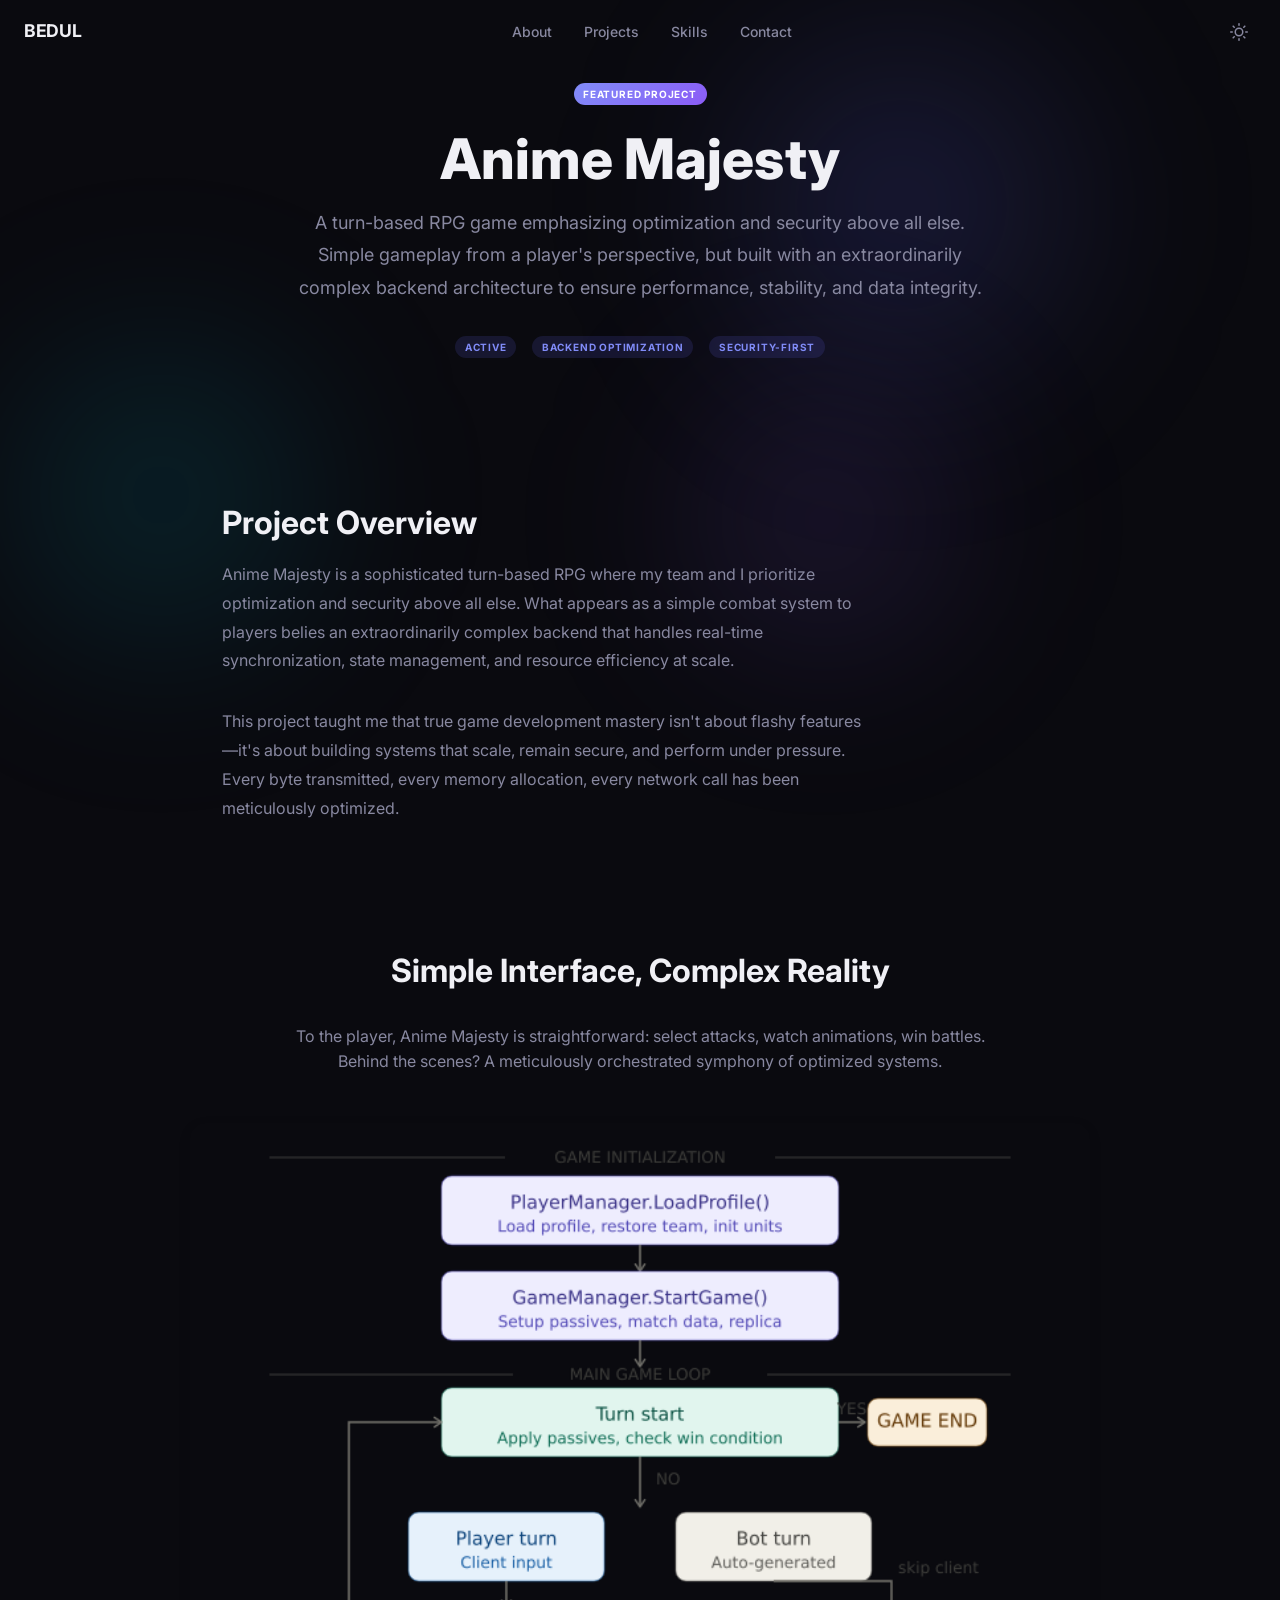
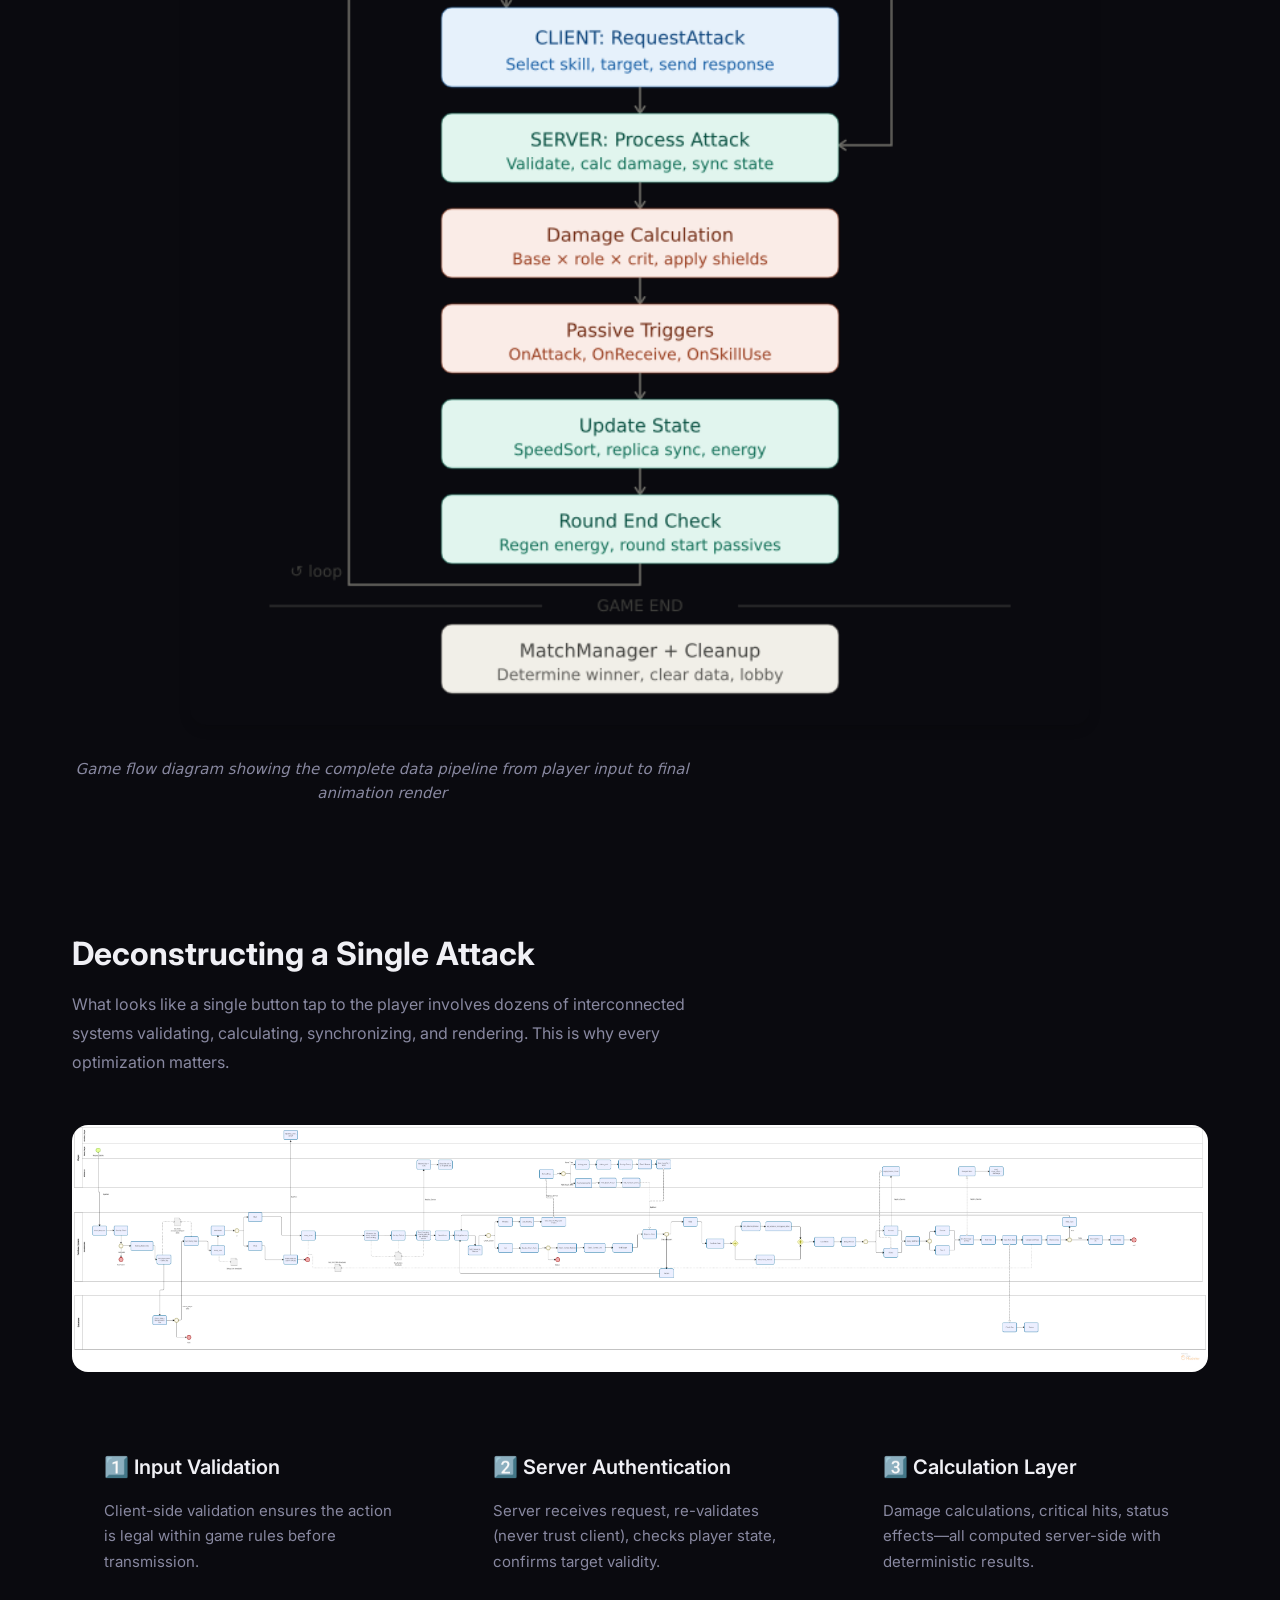
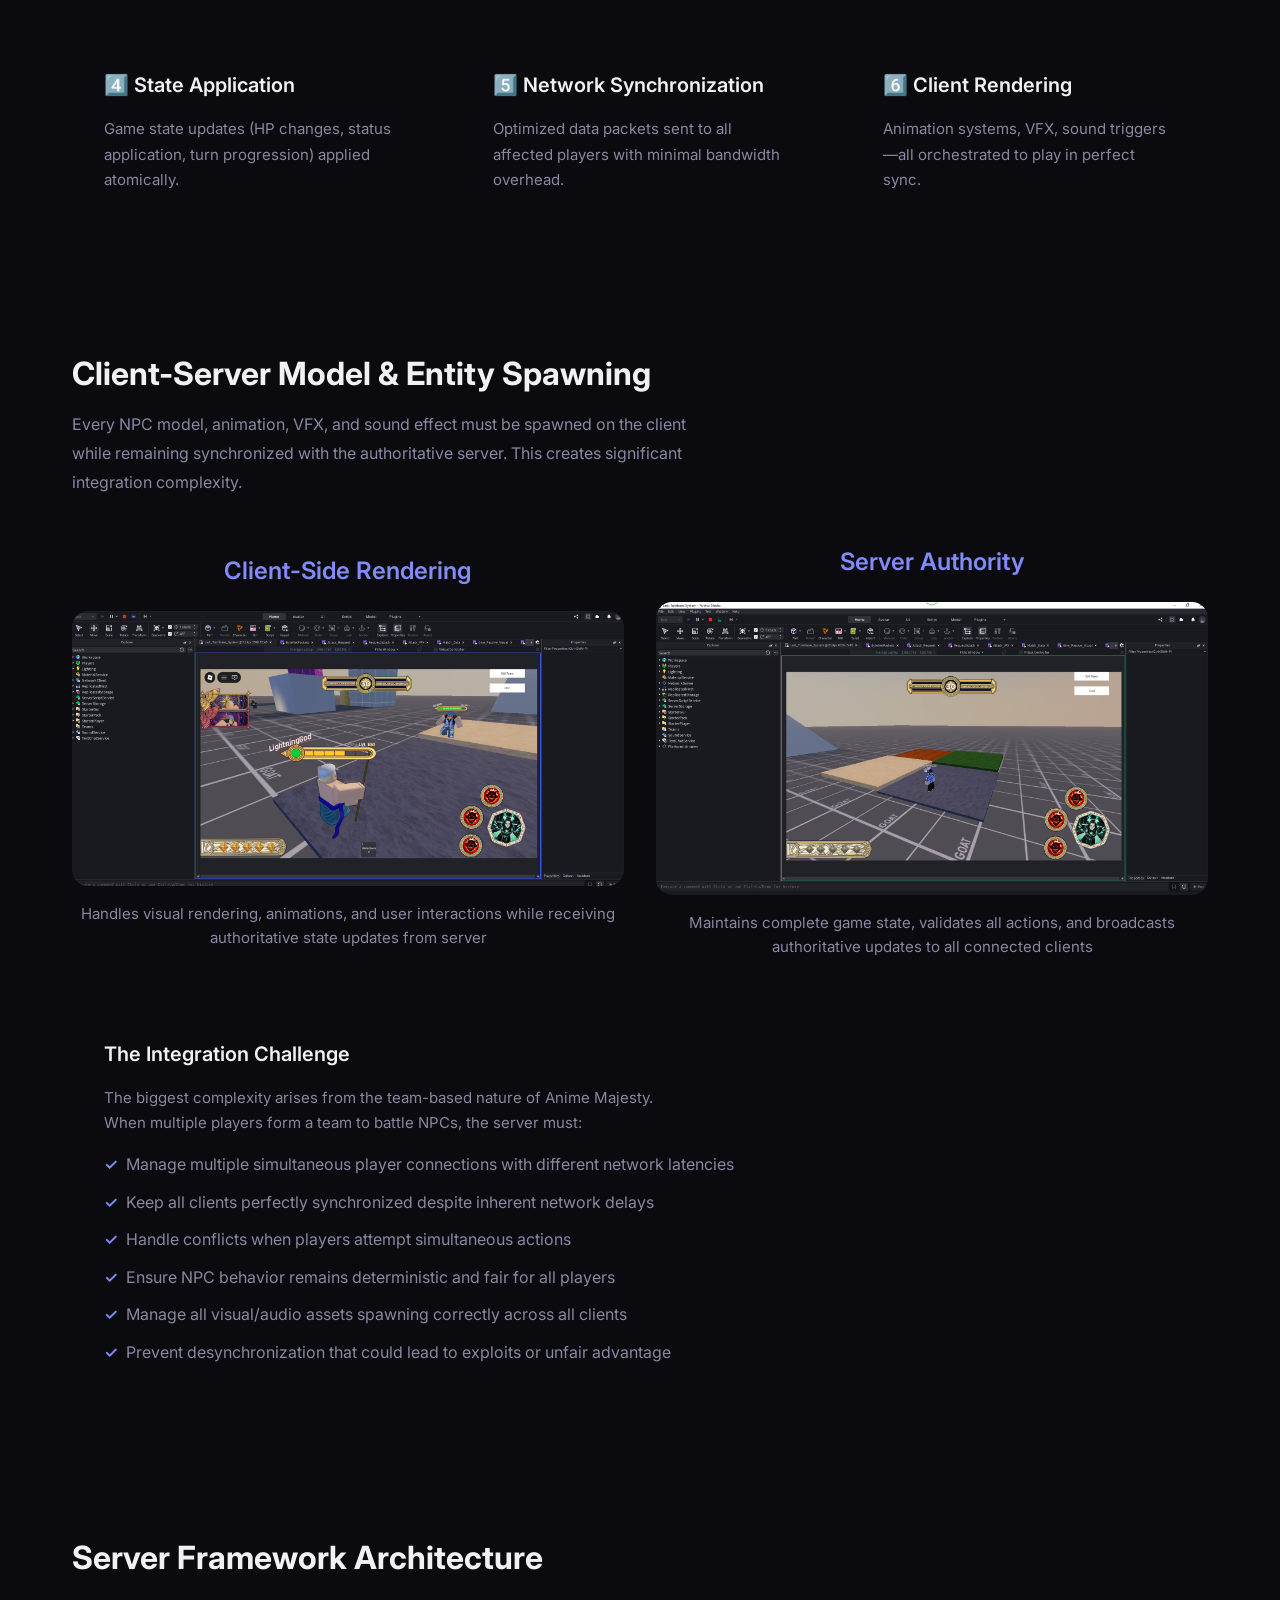
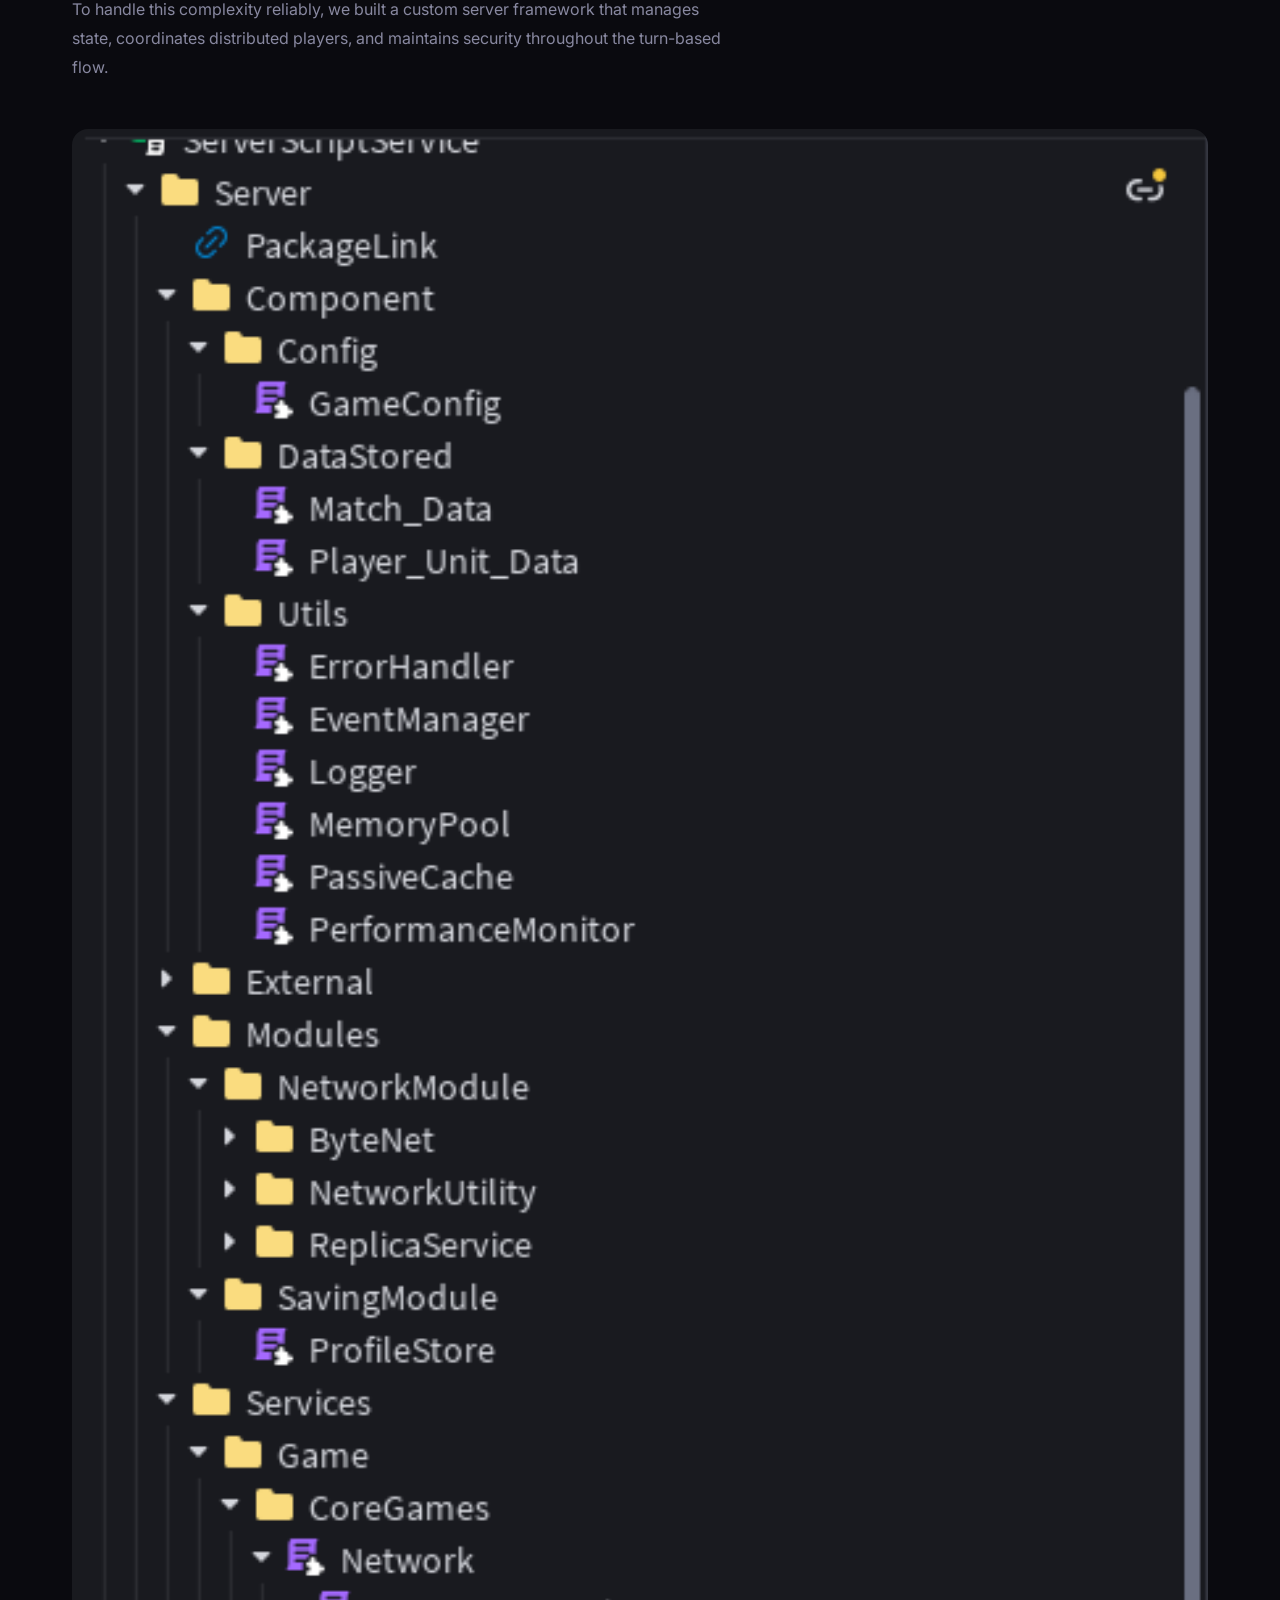
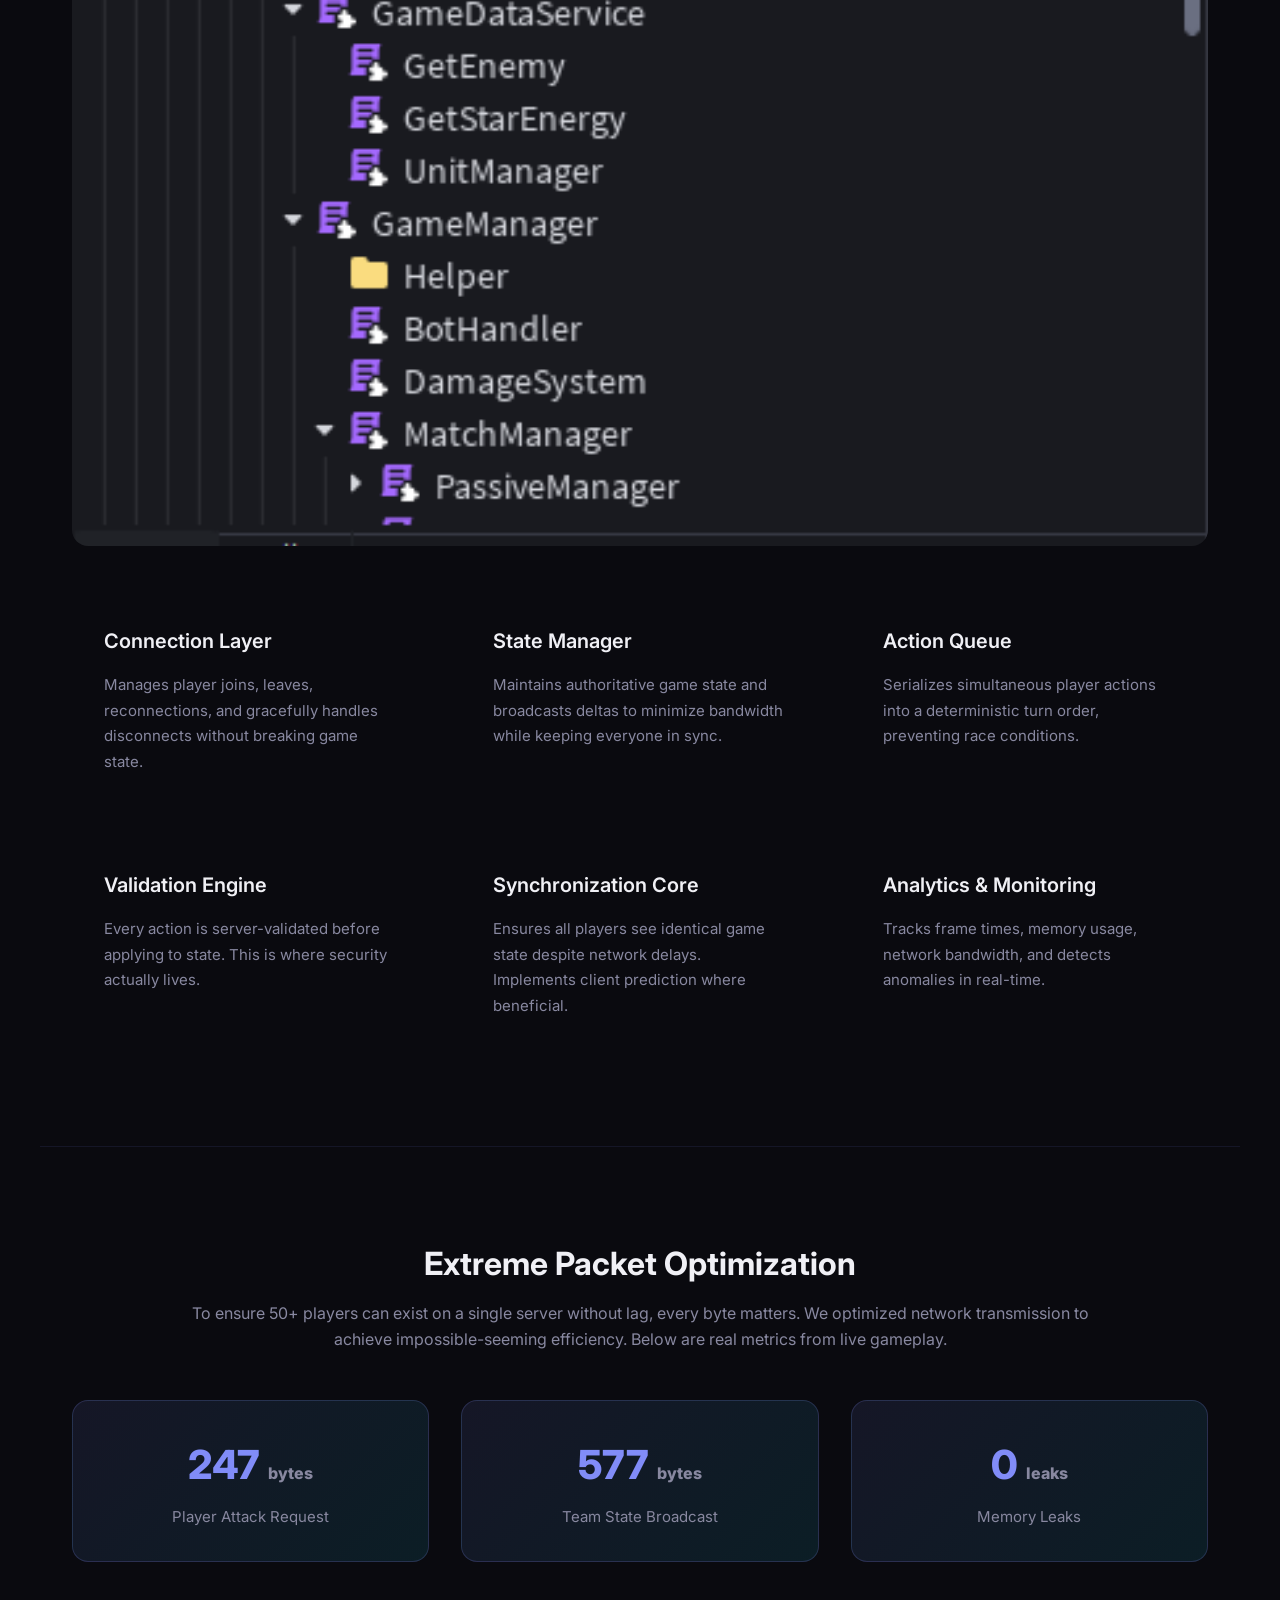
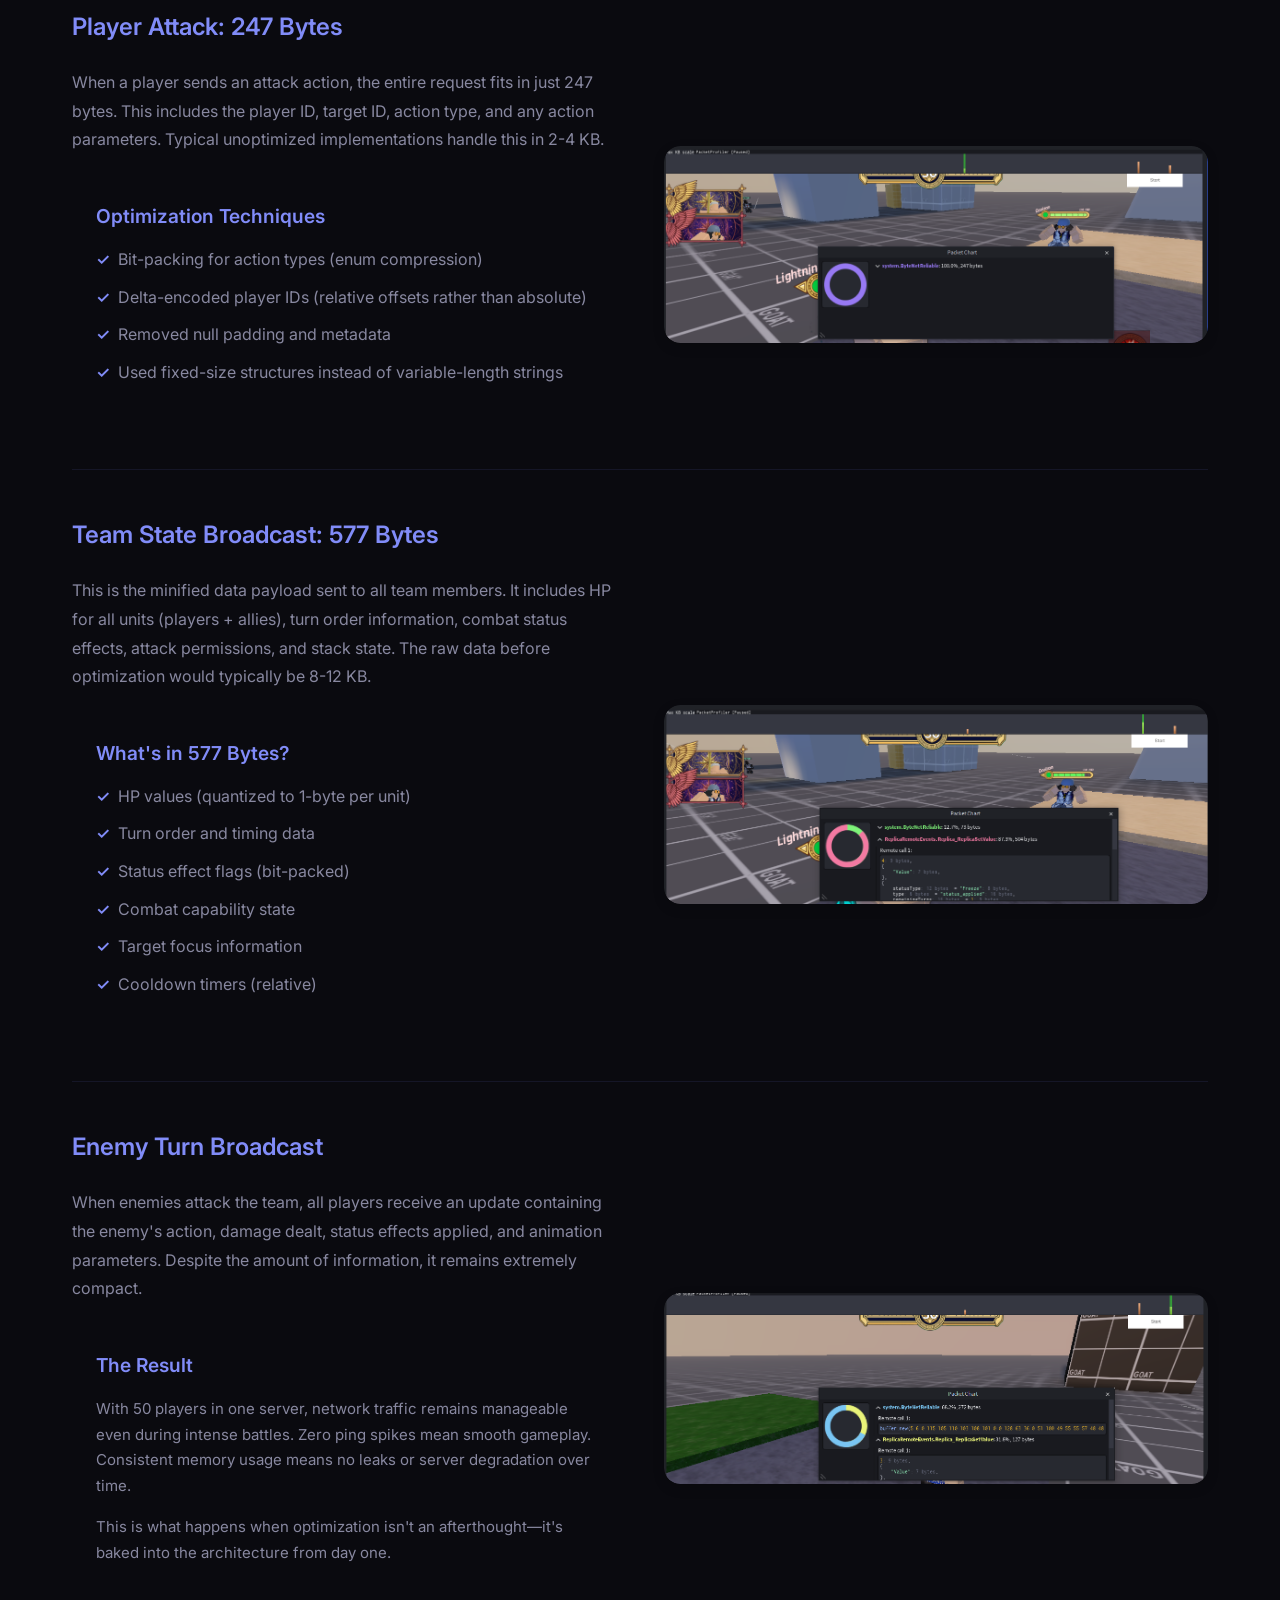
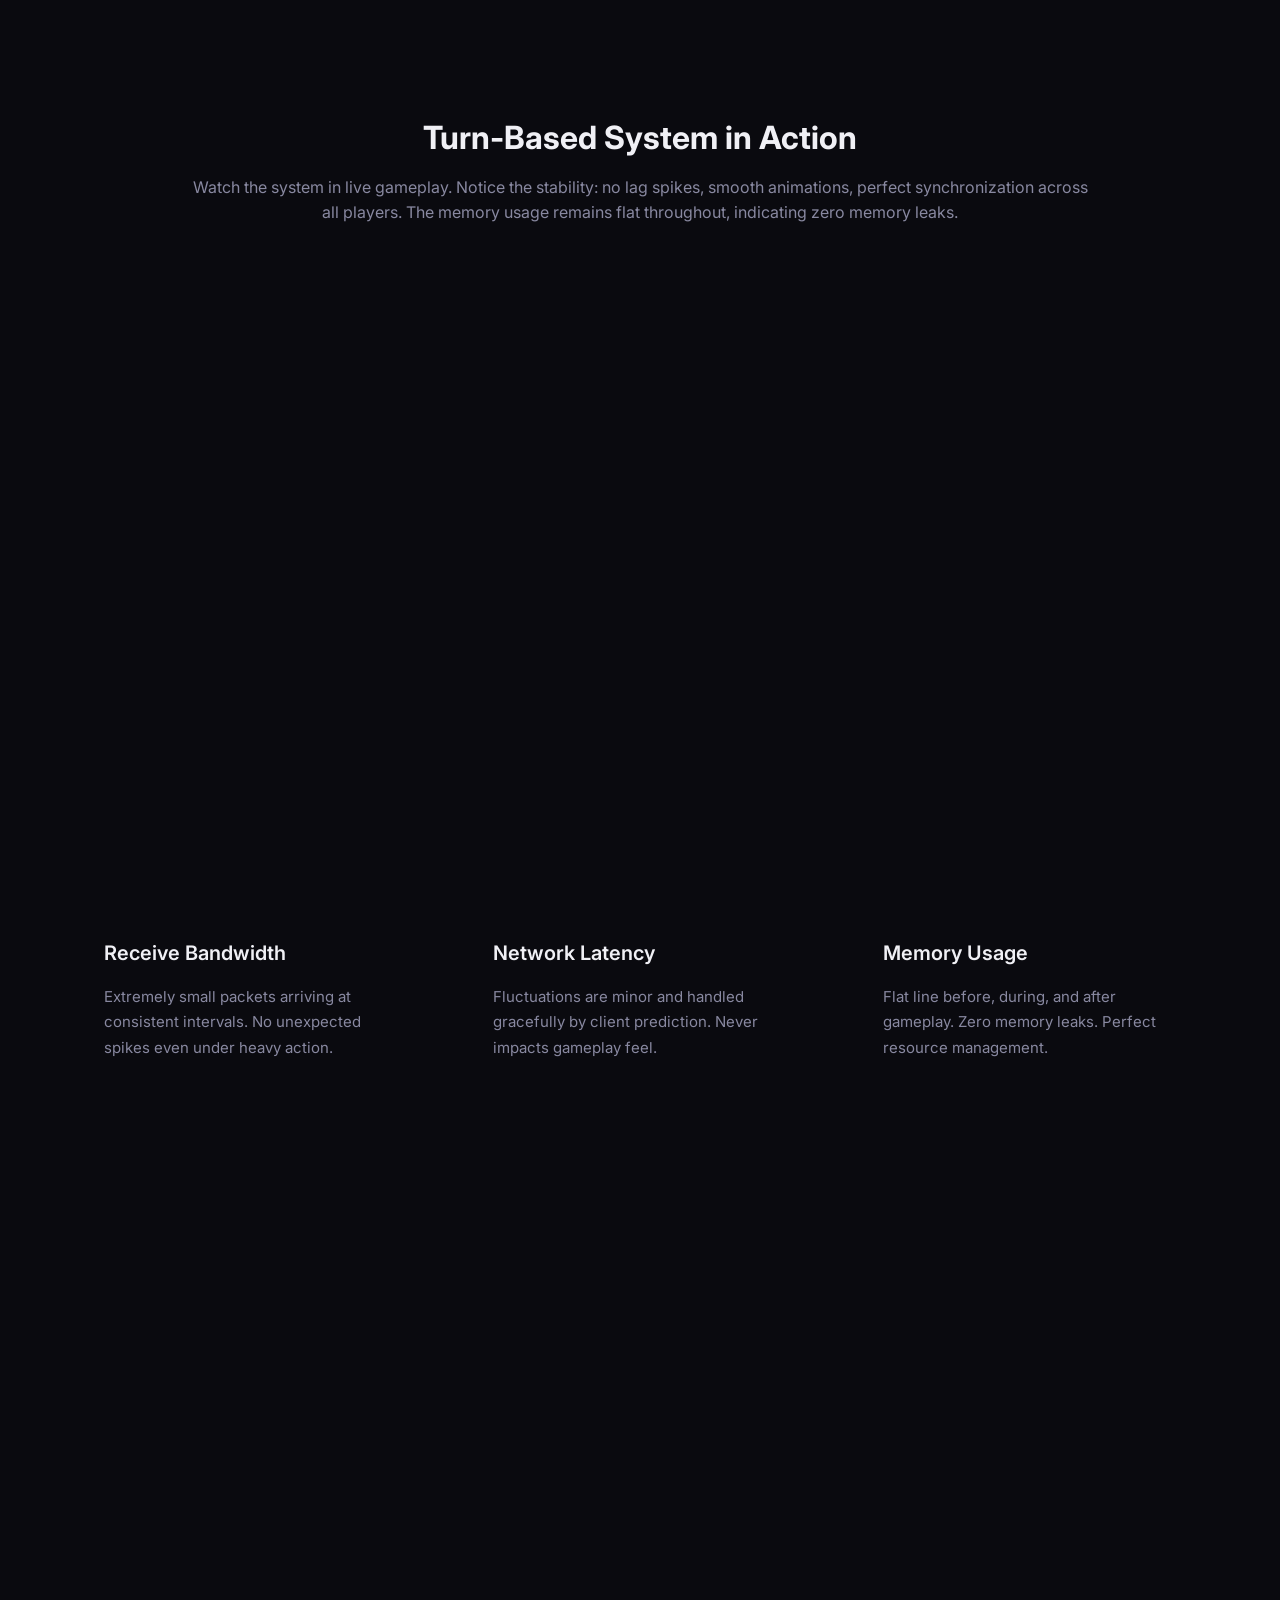
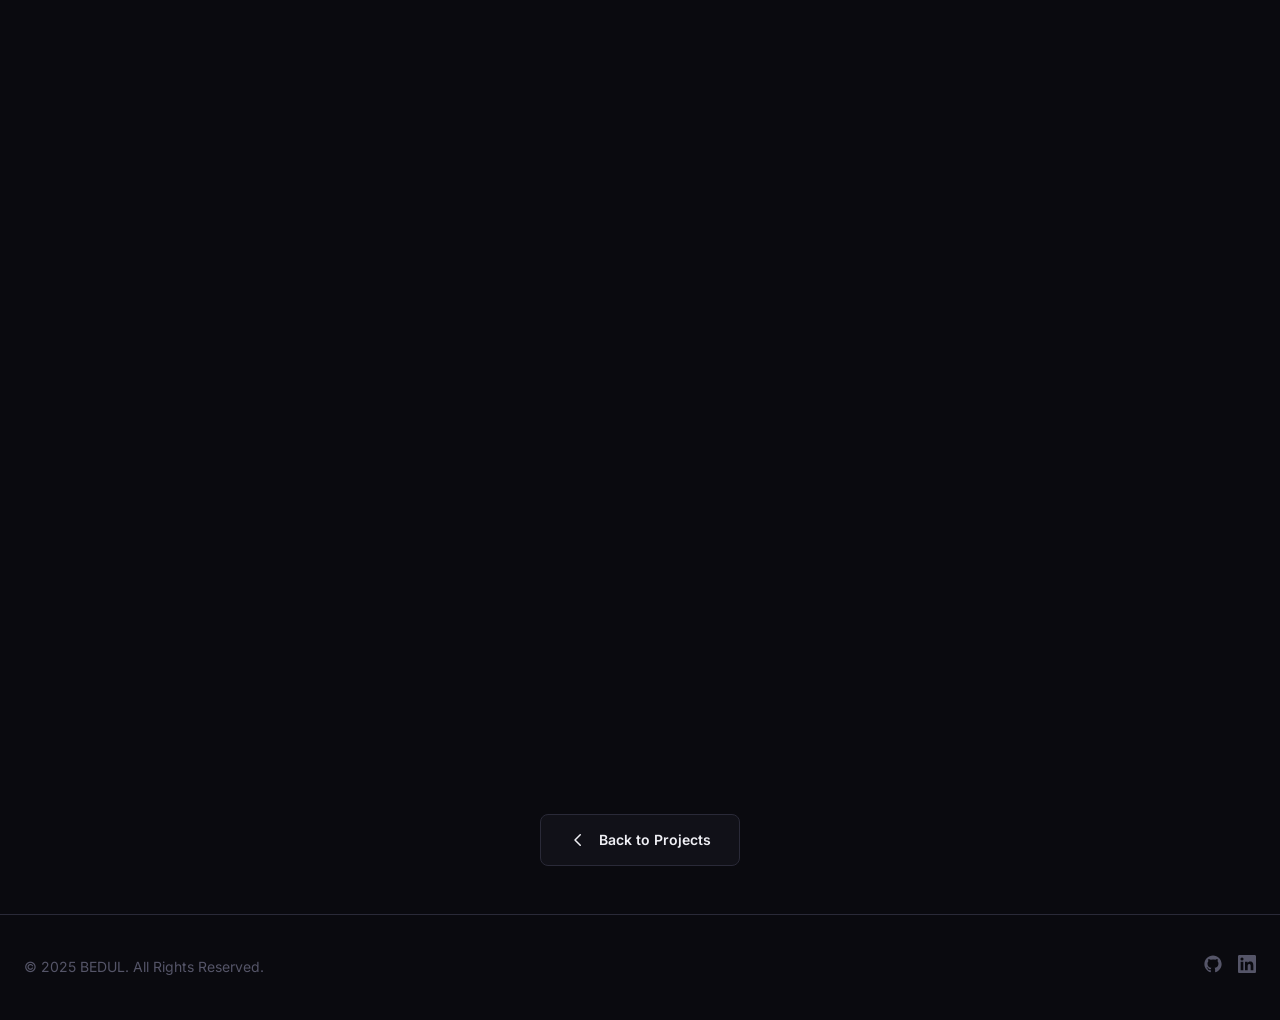
==== commit cab6feb2: "test" ====
--- a/anime-majesty.html
+++ b/anime-majesty.html
@@ -357,8 +357,8 @@
         <div class="grid-2" style="margin: 3rem 0;">
             <div style="text-align: center;">
                 <h3 style="color: #818cf8; margin-bottom: 1.5rem;">Client-Side Rendering</h3>
-                <a href="assets/images/Anime_Majesty_client.png" target="_blank" rel="noopener" class="image-container">
-                    <img src="assets/images/Anime_Majesty_client.png" alt="Client architecture">
+                <a href="assets/images/client-architecture.png" target="_blank" rel="noopener" class="image-container">
+                    <img src="assets/images/client-architecture.png" alt="Client architecture">
                 </a>
                 <p style="color: var(--color-text-secondary); margin-top: 1rem; font-size: 0.9375rem;">
                     Handles visual rendering, animations, and user interactions while receiving authoritative state updates from server
@@ -366,8 +366,8 @@
             </div>
             <div style="text-align: center;">
                 <h3 style="color: #818cf8; margin-bottom: 1.5rem;">Server Authority</h3>
-                <a href="assets/images/Anime_Majesty_server.png" target="_blank" rel="noopener" class="image-container">
-                    <img src="assets/images/Anime_Majesty_server.png" alt="Server architecture">
+                <a href="assets/images/server-architecture.png" target="_blank" rel="noopener" class="image-container">
+                    <img src="assets/images/server-architecture.png" alt="Server architecture">
                 </a>
                 <p style="color: var(--color-text-secondary); margin-top: 1rem; font-size: 0.9375rem;">
                     Maintains complete game state, validates all actions, and broadcasts authoritative updates to all connected clients
@@ -376,7 +376,7 @@
         </div>
 
         <div class="card" style="margin-top: 2rem;">
-            <h4 class="card__title">🎯 The Integration Challenge</h4>
+            <h4 class="card__title">The Integration Challenge</h4>
             <p class="card__text" style="margin-bottom: 1rem;">
                 The biggest complexity arises from the team-based nature of Anime Majesty. When multiple players form a team to battle NPCs, the server must:
             </p>
@@ -401,8 +401,8 @@
         </p>
 
         <div style="margin: 3rem 0;">
-            <a href="assets/images/Anime_Majesty_framework.png" target="_blank" rel="noopener" class="image-container">
-                <img src="assets/images/Anime_Majesty_framework.png" alt="Server framework">
+            <a href="assets/images/framework.png" target="_blank" rel="noopener" class="image-container">
+                <img src="assets/images/framework.png" alt="Server framework">
             </a>
         </div>
 
@@ -479,8 +479,8 @@
                         </ul>
                     </div>
                 </div>
-                <a href="assets/images/Anime_Majesty_packet_attack.png" target="_blank" rel="noopener" class="image-container">
-                    <img src="assets/images/Anime_Majesty_packet_attack.png" alt="Attack packet structure">
+                <a href="assets/images/packet-attack.png" target="_blank" rel="noopener" class="image-container">
+                    <img src="assets/images/packet-attack.png" alt="Attack packet structure">
                 </a>
             </div>
         </div>
@@ -507,8 +507,8 @@
                         </ul>
                     </div>
                 </div>
-                <a href="assets/images/Anime_Majesty_packet_data.png" target="_blank" rel="noopener" class="image-container">
-                    <img src="assets/images/Anime_Majesty_packet_data.png" alt="Team state packet">
+                <a href="assets/images/packet-data.png" target="_blank" rel="noopener" class="image-container">
+                    <img src="assets/images/packet-data.png" alt="Team state packet">
                 </a>
             </div>
         </div>
@@ -533,8 +533,8 @@
                         </p>
                     </div>
                 </div>
-                <a href="assets/images/Anime_Majesty_packet_enemyturn.png" target="_blank" rel="noopener" class="image-container">
-                    <img src="assets/images/Anime_Majesty_packet_enemyturn.png" alt="Enemy turn packet">
+                <a href="assets/images/packet-enemy.png" target="_blank" rel="noopener" class="image-container">
+                    <img src="assets/images/packet-enemy.png" alt="Enemy turn packet">
                 </a>
             </div>
         </div>
@@ -555,15 +555,15 @@
 
         <div class="grid-3" style="margin-top: 3rem;">
             <div class="card">
-                <h4 class="card__title">📊 Receive Bandwidth</h4>
+                <h4 class="card__title">Receive Bandwidth</h4>
                 <p class="card__text">Extremely small packets arriving at consistent intervals. No unexpected spikes even under heavy action.</p>
             </div>
             <div class="card">
-                <h4 class="card__title">⚡ Network Latency</h4>
+                <h4 class="card__title">Network Latency</h4>
                 <p class="card__text">Fluctuations are minor and handled gracefully by client prediction. Never impacts gameplay feel.</p>
             </div>
             <div class="card">
-                <h4 class="card__title">💾 Memory Usage</h4>
+                <h4 class="card__title">Memory Usage</h4>
                 <p class="card__text">Flat line before, during, and after gameplay. Zero memory leaks. Perfect resource management.</p>
             </div>
         </div>
@@ -578,47 +578,30 @@
             Anime Majesty taught me that true game development excellence comes from meticulous system design, not flashy features.
         </p>
 
-        <div style="display: grid; gap: 1.5rem; margin-top: 2rem;">
-            <div class="card">
-                <h4 class="card__title">🎯 Optimization Must Come First</h4>
-                <p class="card__text">
-                    Don't build features and optimize later. Optimization is a core design requirement. Every architectural decision must consider bandwidth, CPU, and memory implications. These constraints force better design.
-                </p>
-            </div>
-
-            <div class="card">
-                <h4 class="card__title">🔒 Security is Architecture</h4>
-                <p class="card__text">
-                    Security isn't a feature you add after—it's a foundational principle. Server-side validation must be absolute. Never trust the client. Build systems that are secure by structure, not by luck.
-                </p>
-            </div>
-
-            <div class="card">
-                <h4 class="card__title">📦 Data Structures Matter</h4>
-                <p class="card__text">
-                    Choosing the right encoding, compression, and serialization approach can reduce data by 95%. Bit-packing, delta encoding, and fixed-size structures aren't premature optimization—they're essential architecture.
-                </p>
-            </div>
-
-            <div class="card">
-                <h4 class="card__title">🌐 Networked Systems are Hard</h4>
-                <p class="card__text">
-                    Multiplayer introduces latency, packet loss, and desynchronization. Building for multiple simultaneous players forces you to think about determinism, state reconciliation, and the unreliability of the network.
-                </p>
-            </div>
-
-            <div class="card">
-                <h4 class="card__title">🧪 Measure Everything</h4>
-                <p class="card__text">
-                    You can't optimize what you don't measure. Profile network bandwidth, memory allocations, frame times, and garbage collection. Data drives decisions.
-                </p>
-            </div>
-
-            <div class="card">
-                <h4 class="card__title">✨ Simplicity is Sophistication</h4>
-                <p class="card__text">
-                    The best systems are invisible to the user. A seamless player experience hiding an incredibly complex backend is the hallmark of professional game development.
-                </p>
+        <div class="grid-3">
+            <div class="card">
+                <h4 class="card__title">Optimization Must Come First</h4>
+                <p class="card__text">Don't build features and optimize later. Optimization is a core design requirement. Every architectural decision must consider bandwidth, CPU, and memory implications. These constraints force better design.</p>
+            </div>
+            <div class="card">
+                <h4 class="card__title">Security is Architecture</h4>
+                <p class="card__text">Security isn't a feature you add after—it's a foundational principle. Server-side validation must be absolute. Never trust the client. Build systems that are secure by structure, not by luck.</p>
+            </div>
+            <div class="card">
+                <h4 class="card__title">Data Structures Matter</h4>
+                <p class="card__text">Choosing the right encoding, compression, and serialization approach can reduce data by 95%. Bit-packing, delta encoding, and fixed-size structures aren't premature optimization—they're essential architecture.</p>
+            </div>
+            <div class="card">
+                <h4 class="card__title">Networked Systems are Hard</h4>
+                <p class="card__text">Multiplayer introduces latency, packet loss, and desynchronization. Building for multiple simultaneous players forces you to think about determinism, state reconciliation, and the unreliability of the network.</p>
+            </div>
+            <div class="card">
+                <h4 class="card__title">Measure Everything</h4>
+                <p class="card__text">You can't optimize what you don't measure. Profile network bandwidth, memory allocations, frame times, and garbage collection. Data drives decisions.</p>
+            </div>
+            <div class="card">
+                <h4 class="card__title">Simplicity is Sophistication</h4>
+                <p class="card__text">The best systems are invisible to the user. A seamless player experience hiding an incredibly complex backend is the hallmark of professional game development.</p>
             </div>
         </div>
 
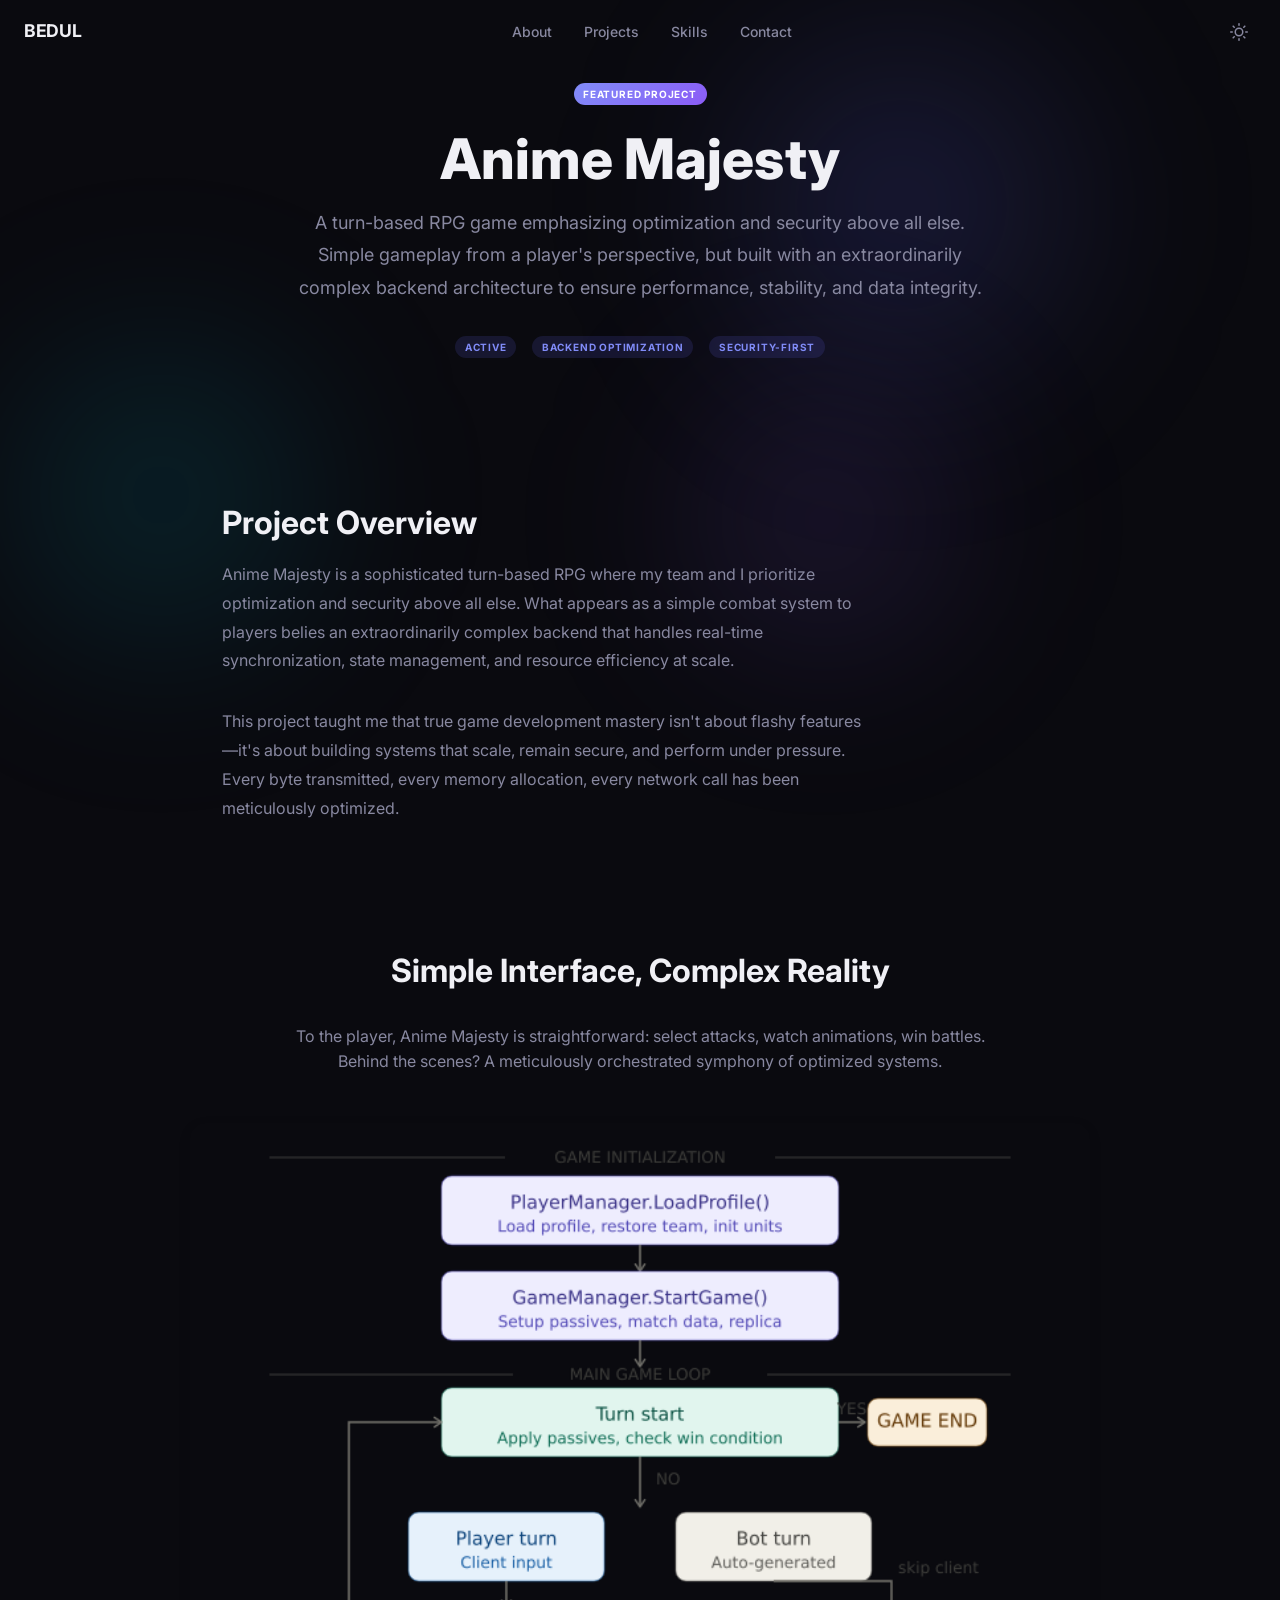
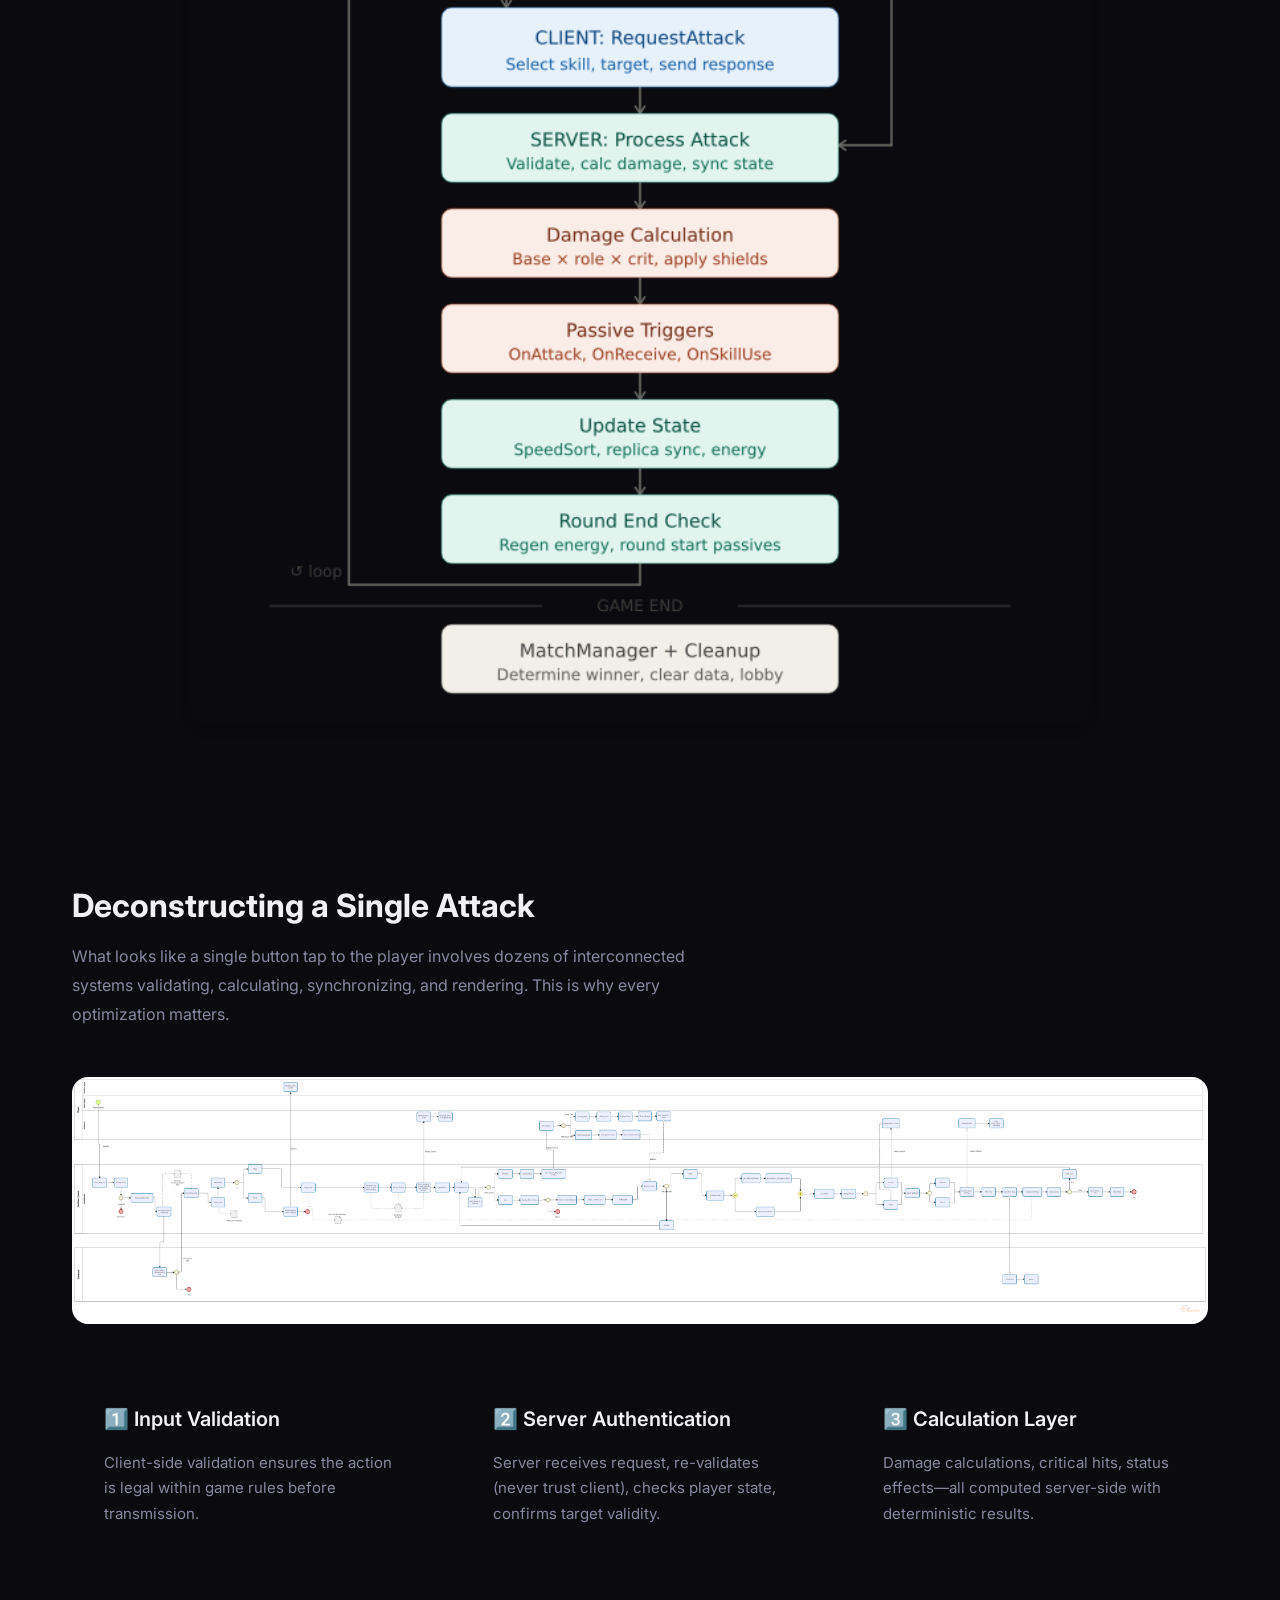
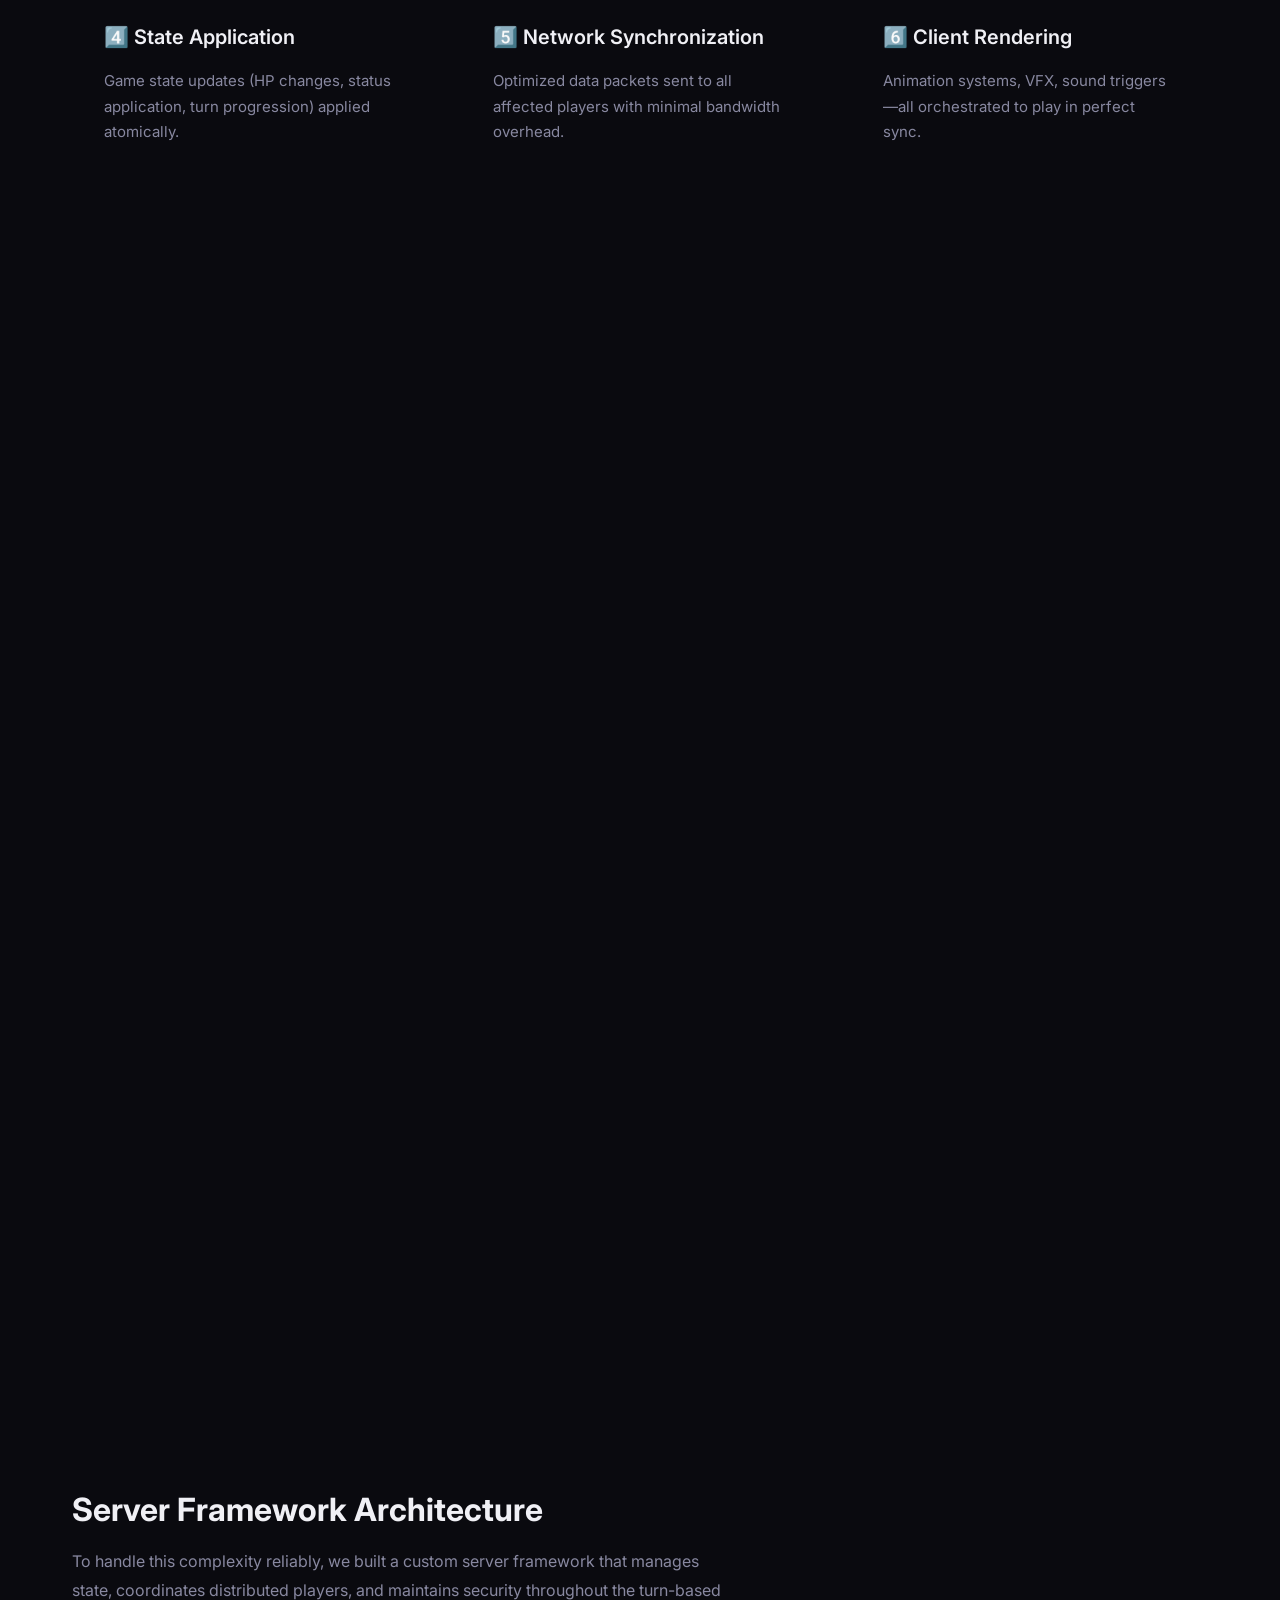
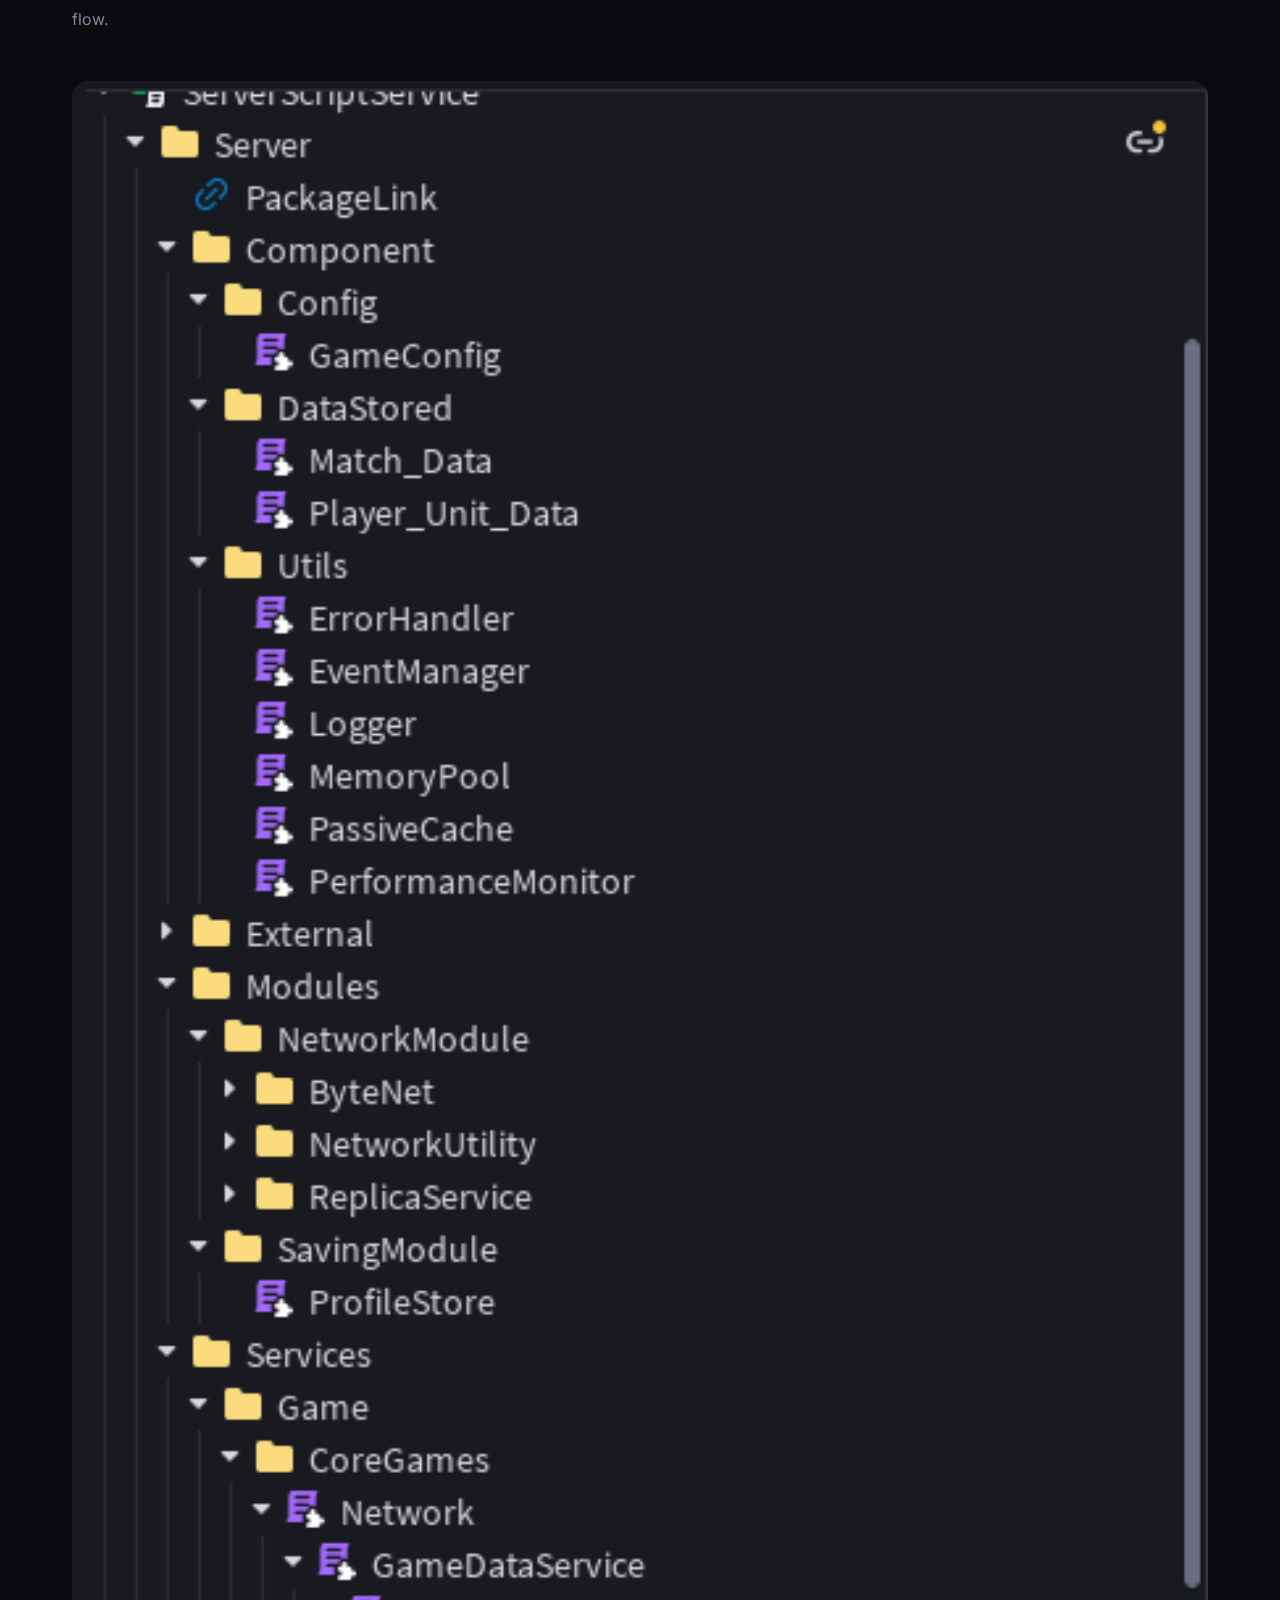
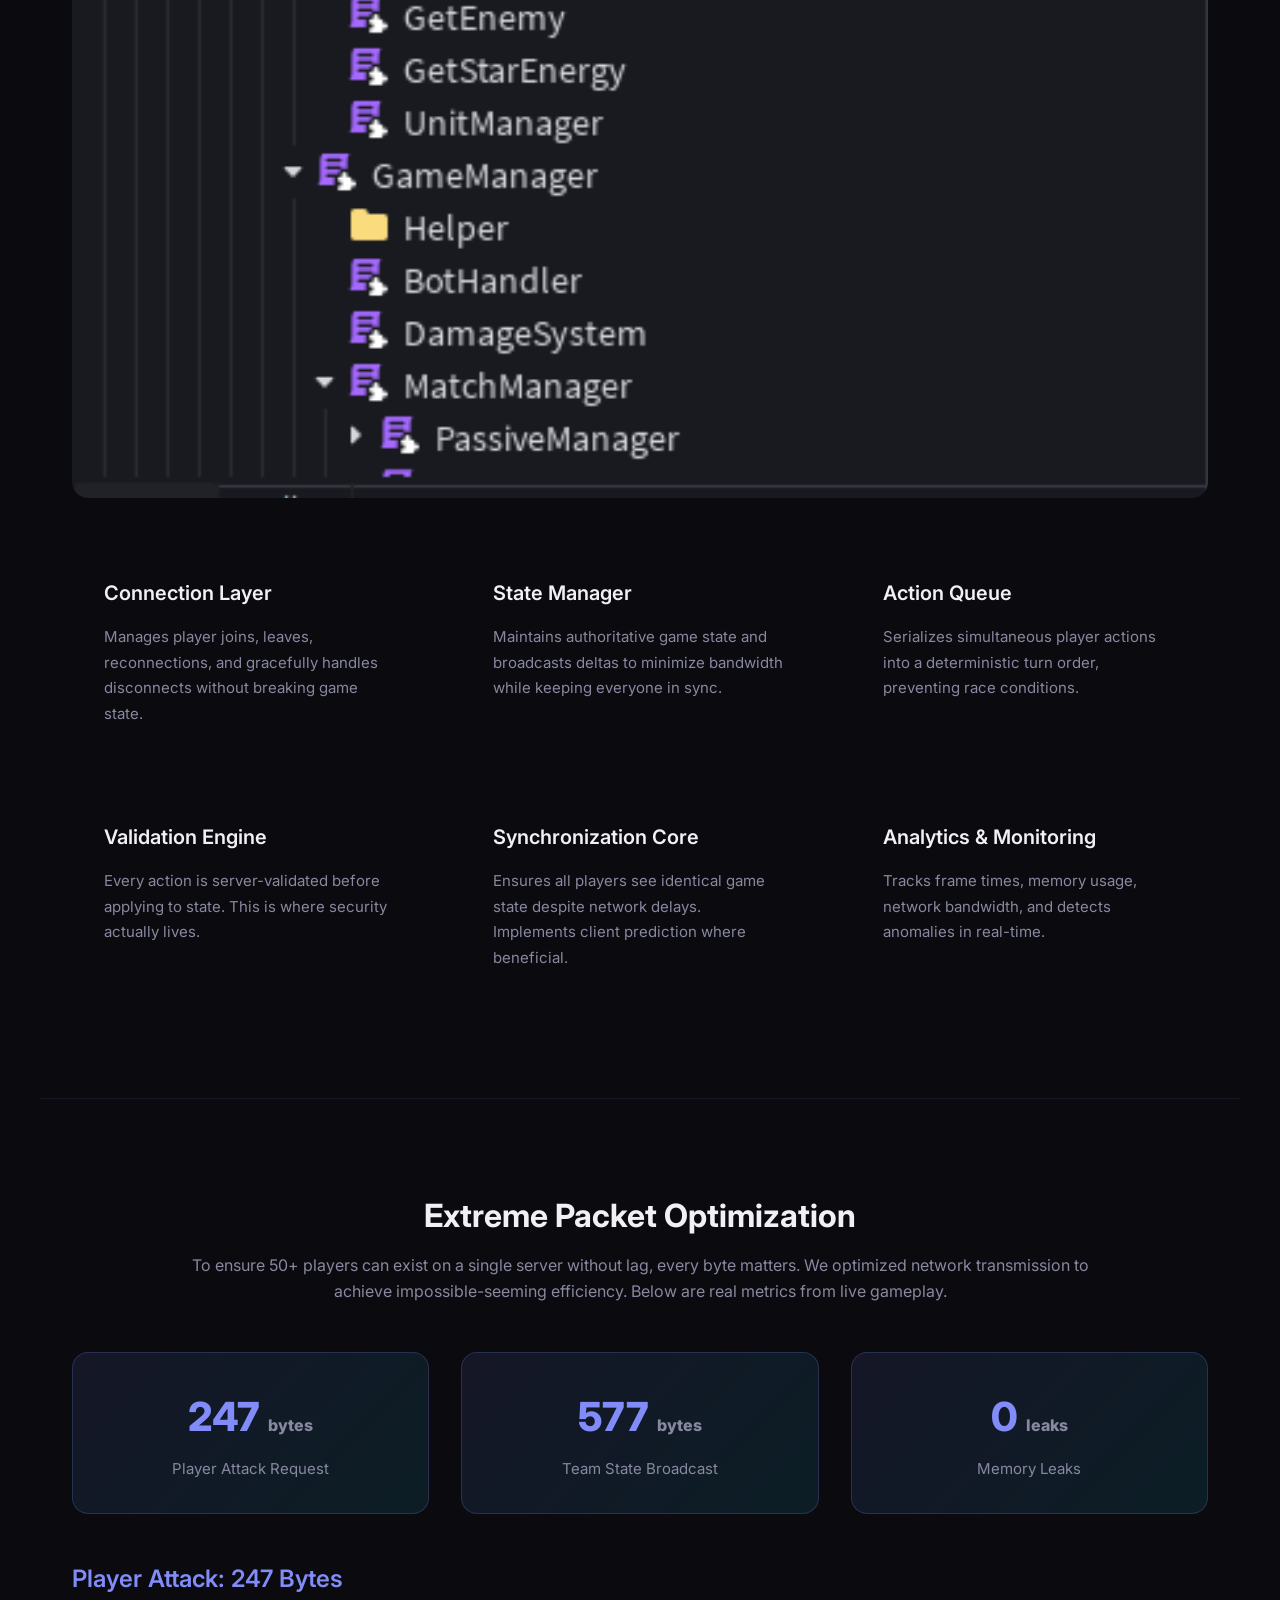
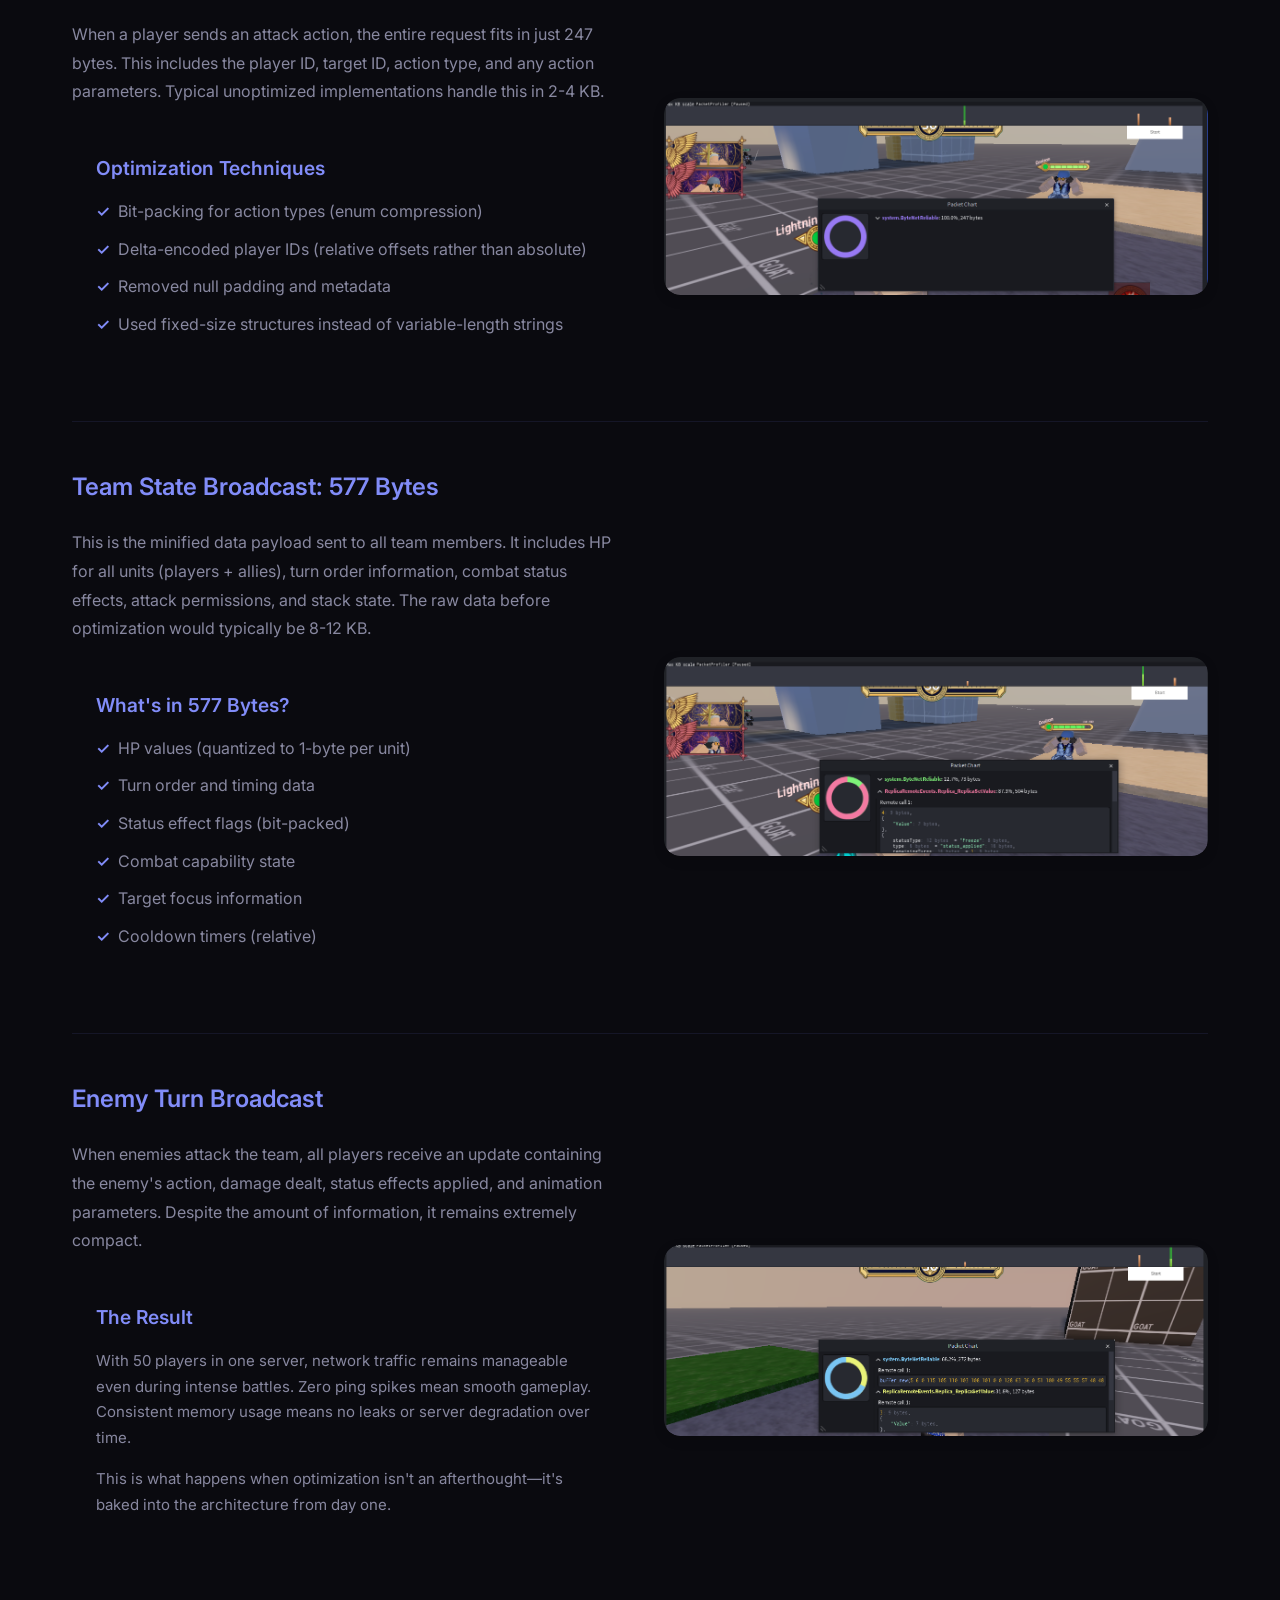
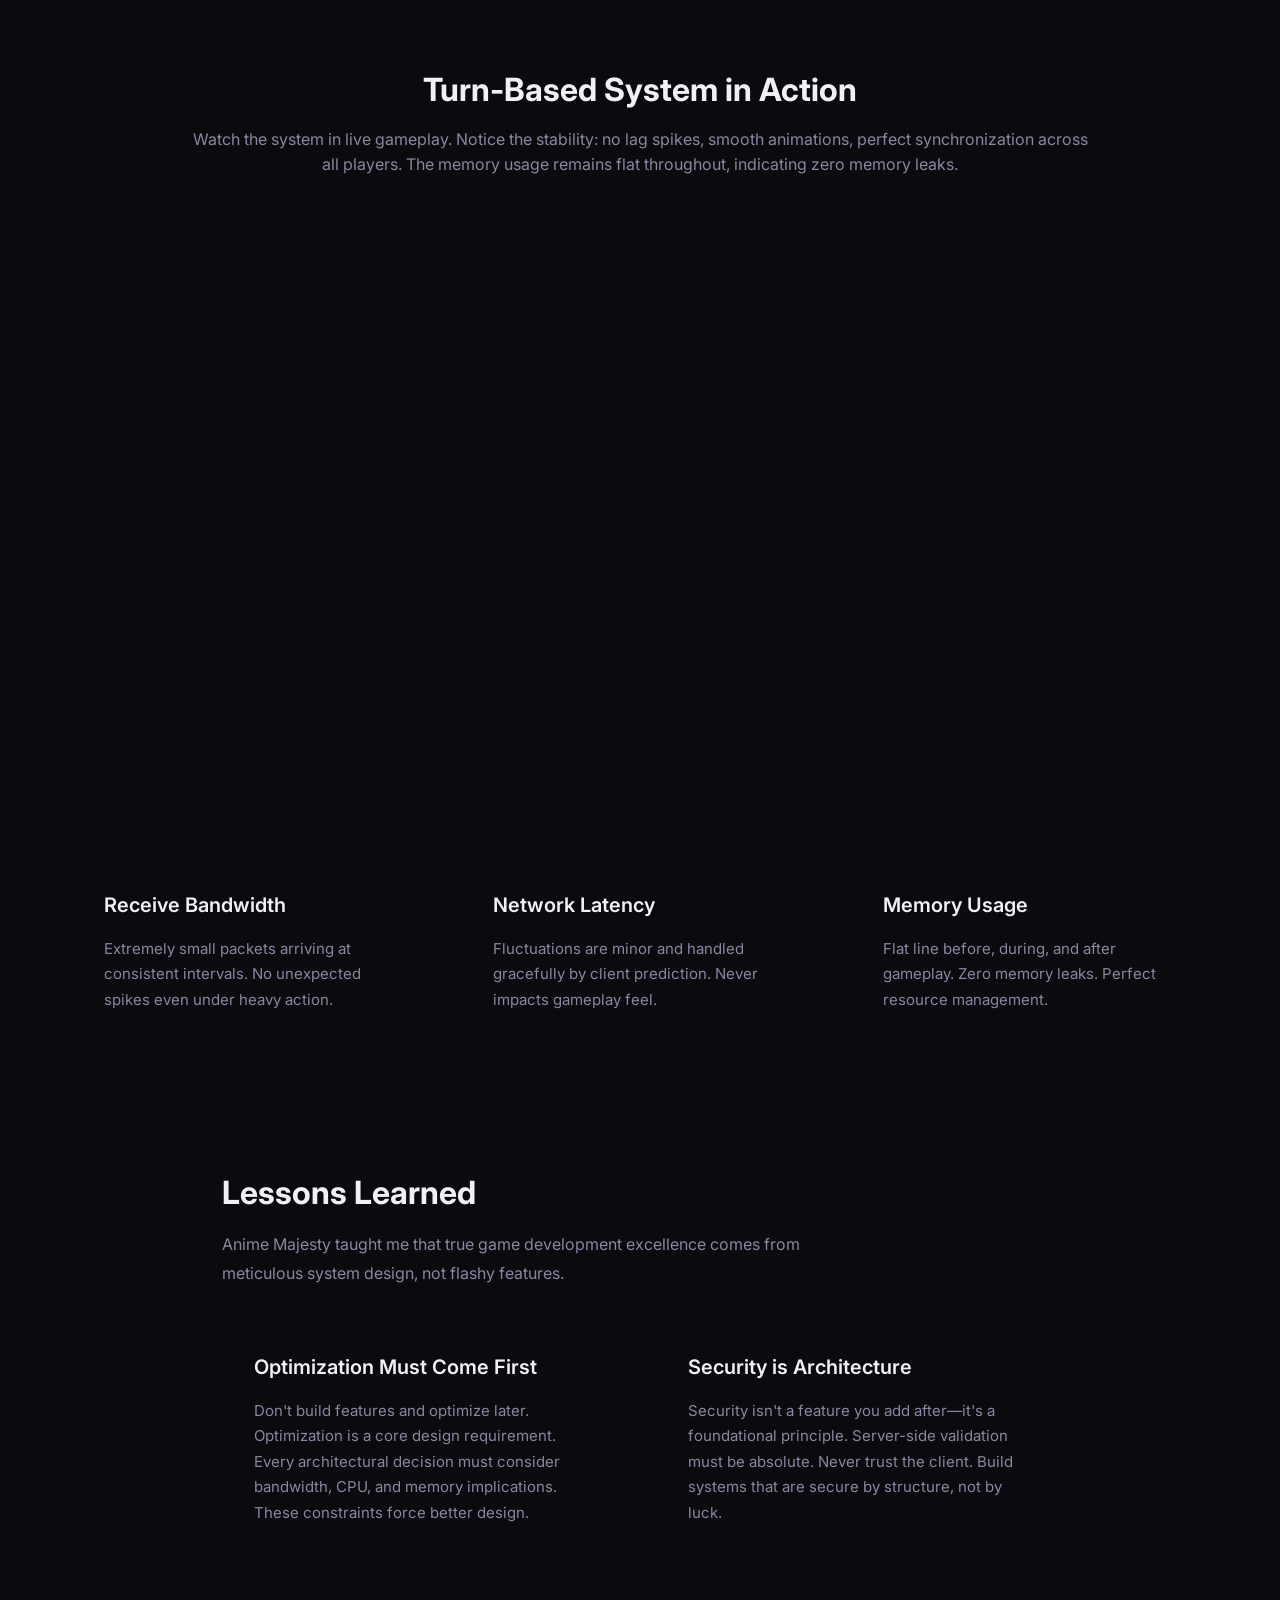
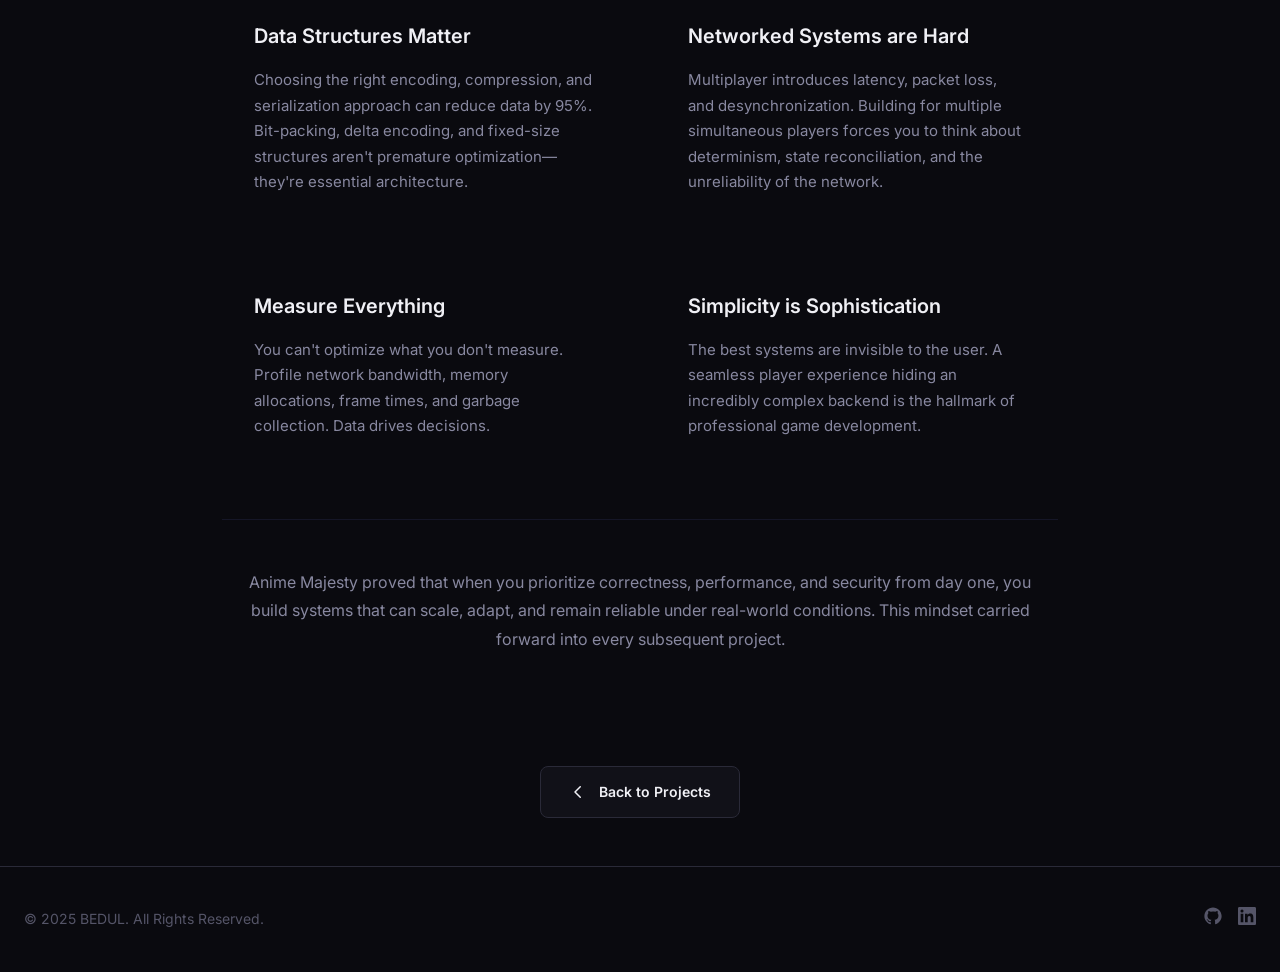
==== commit 9af6683e: "Update anime-majesty.html" ====
--- a/anime-majesty.html
+++ b/anime-majesty.html
@@ -297,9 +297,6 @@
                 <img src="assets/images/Anime_Majesty_game_flow.png" alt="Game flow architecture">
             </a>
         </div>
-        <p style="color: var(--color-text-secondary); text-align: center; font-size: 0.9375rem; font-style: italic;">
-            Game flow diagram showing the complete data pipeline from player input to final animation render
-        </p>
     </div>
 </section>
 
@@ -607,7 +604,7 @@
 
         <div class="divider" style="margin: 3rem 0;"></div>
 
-        <p style="color: var(--color-text-secondary); line-height: 1.8; font-size: 1rem; text-align: center;">
+        <p style="color: var(--color-text-secondary); line-height: 1.8; font-size: 1rem; text-align: center; max-width: 800px; margin-left: auto; margin-right: auto;">
             Anime Majesty proved that when you prioritize correctness, performance, and security from day one, you build systems that can scale, adapt, and remain reliable under real-world conditions. This mindset carried forward into every subsequent project.
         </p>
     </div>
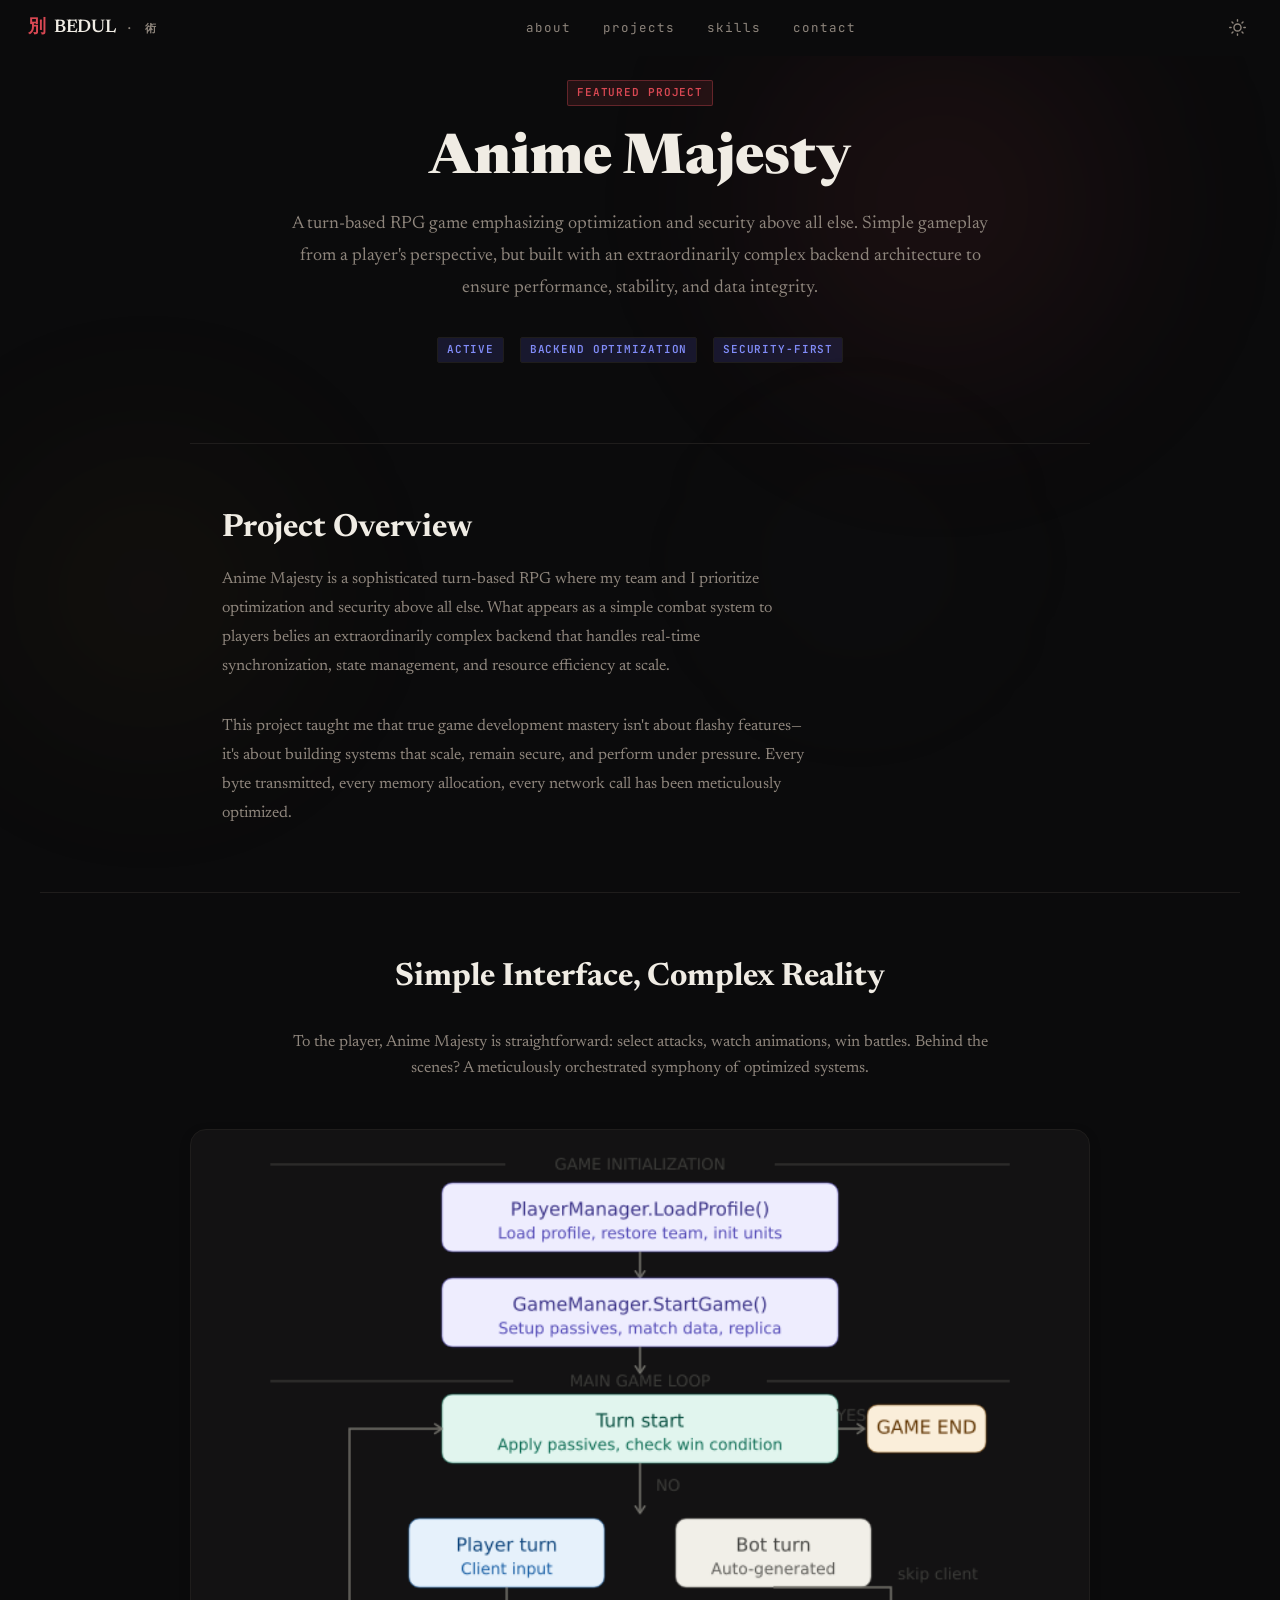
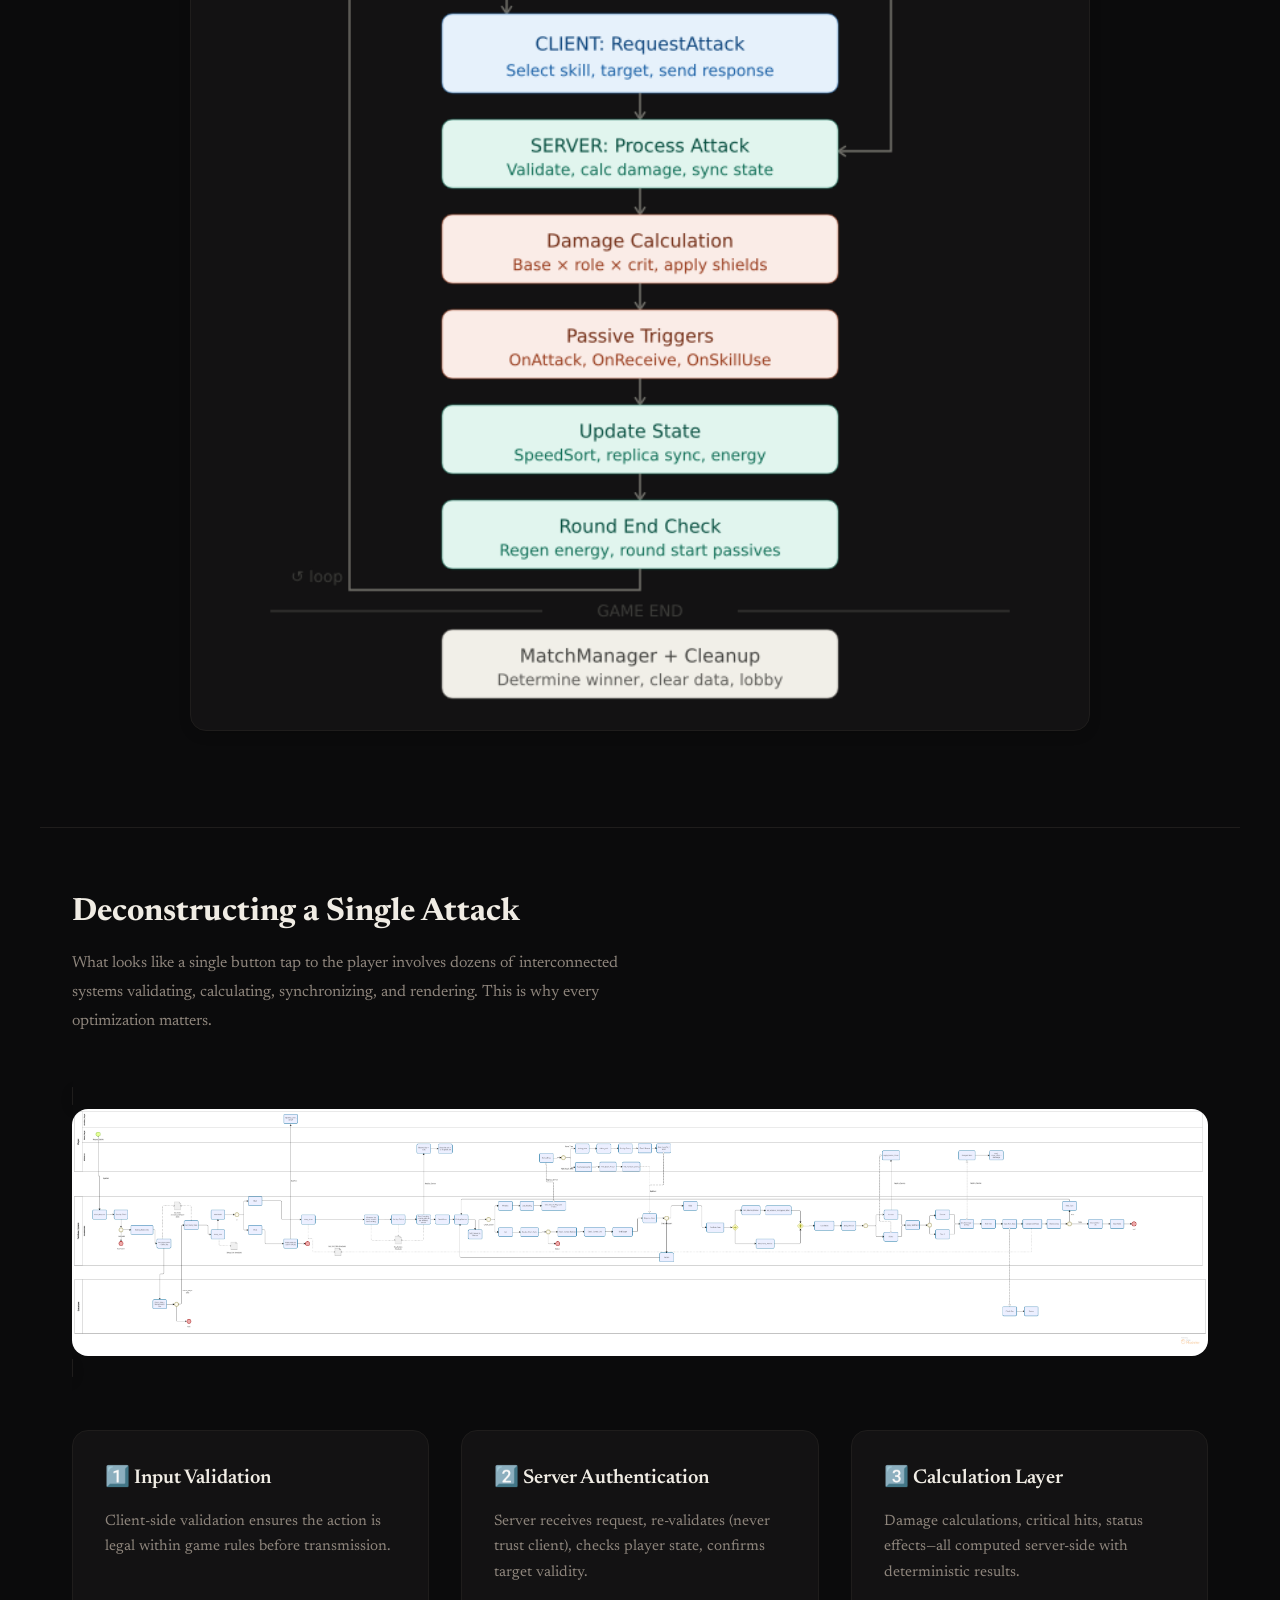
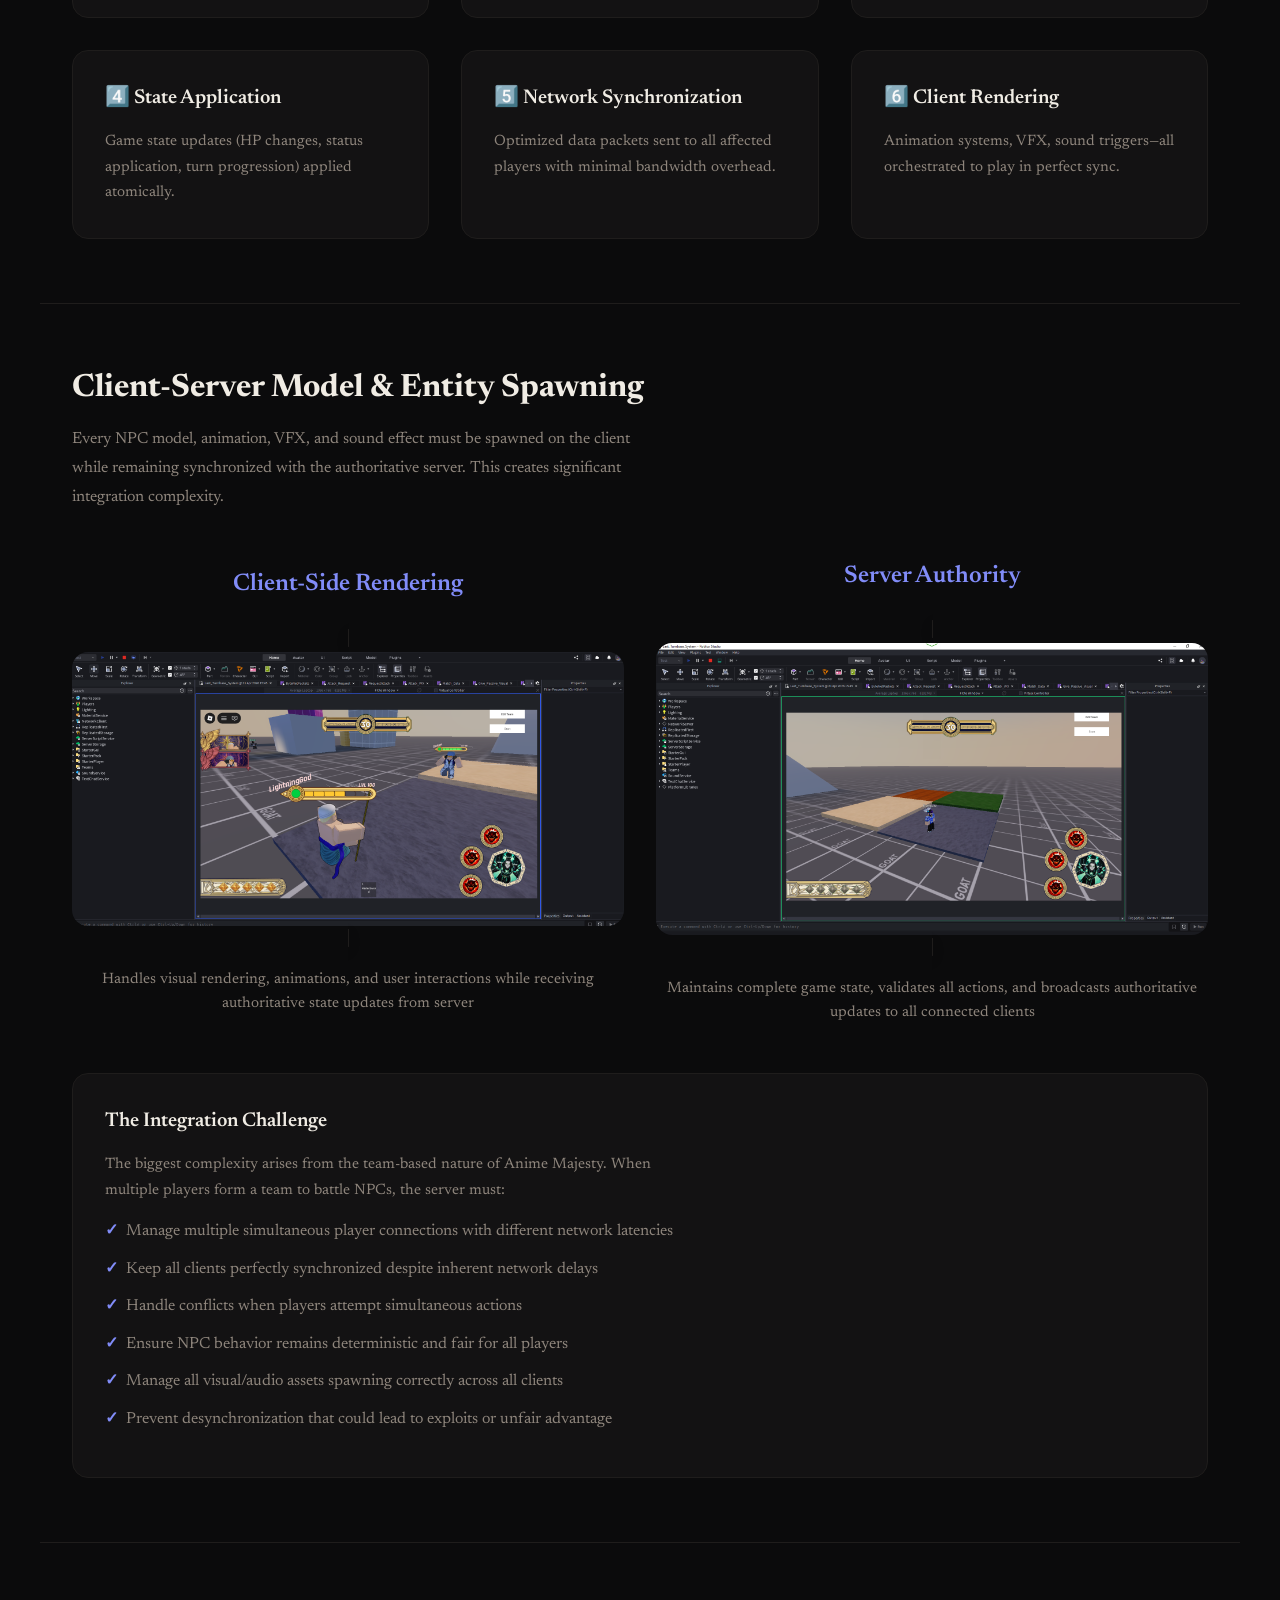
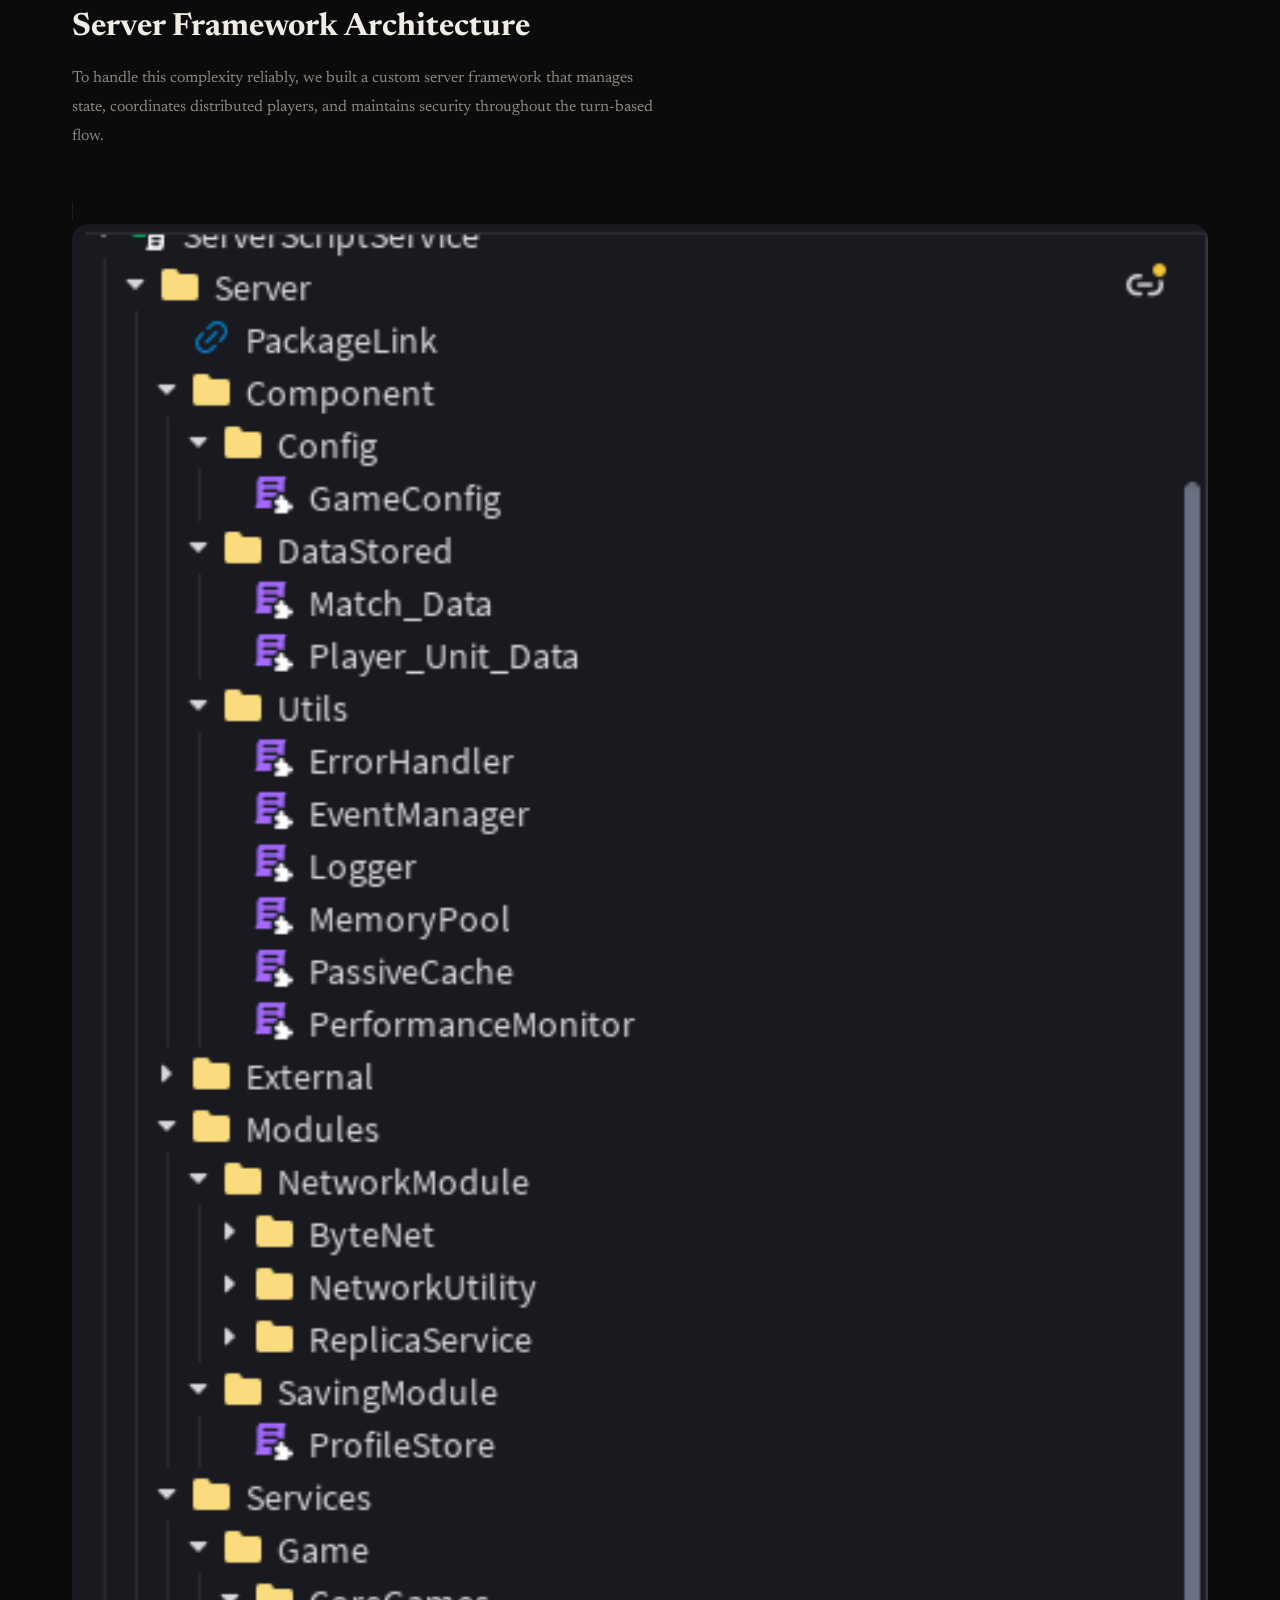
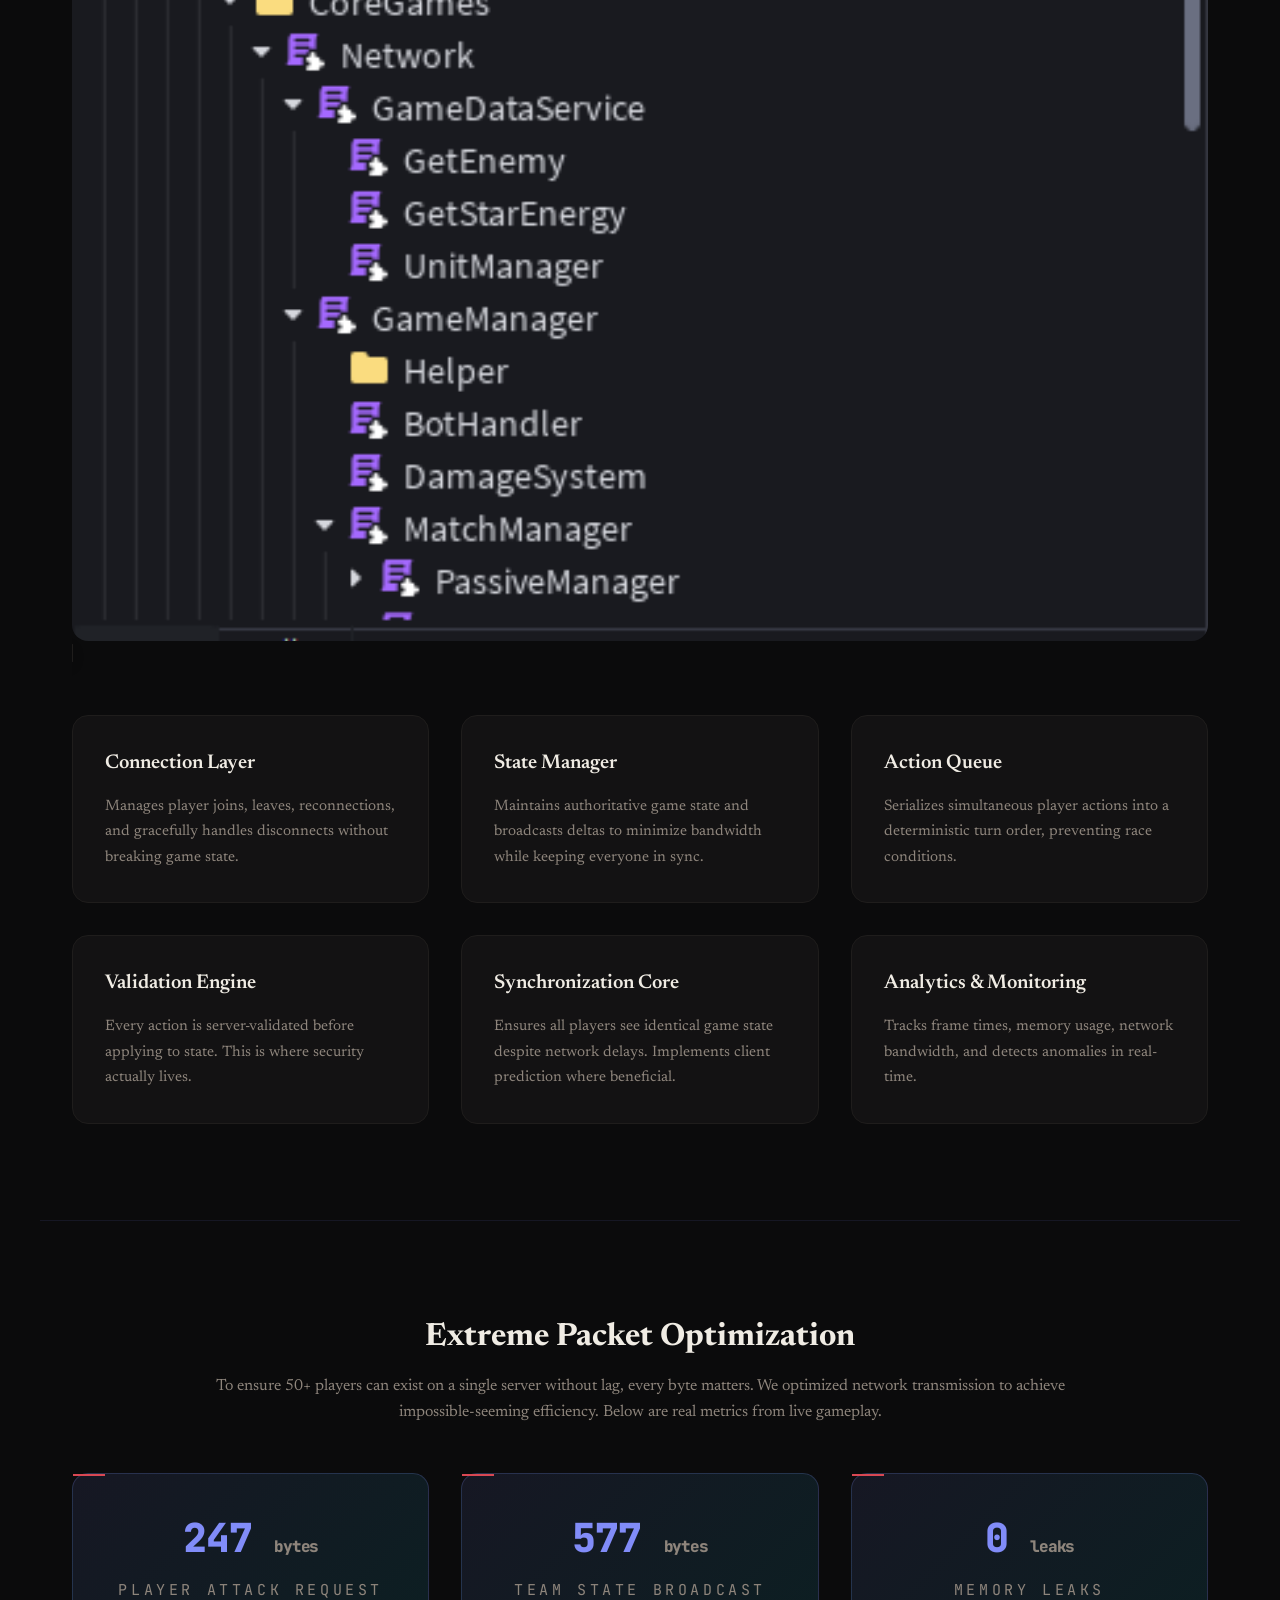
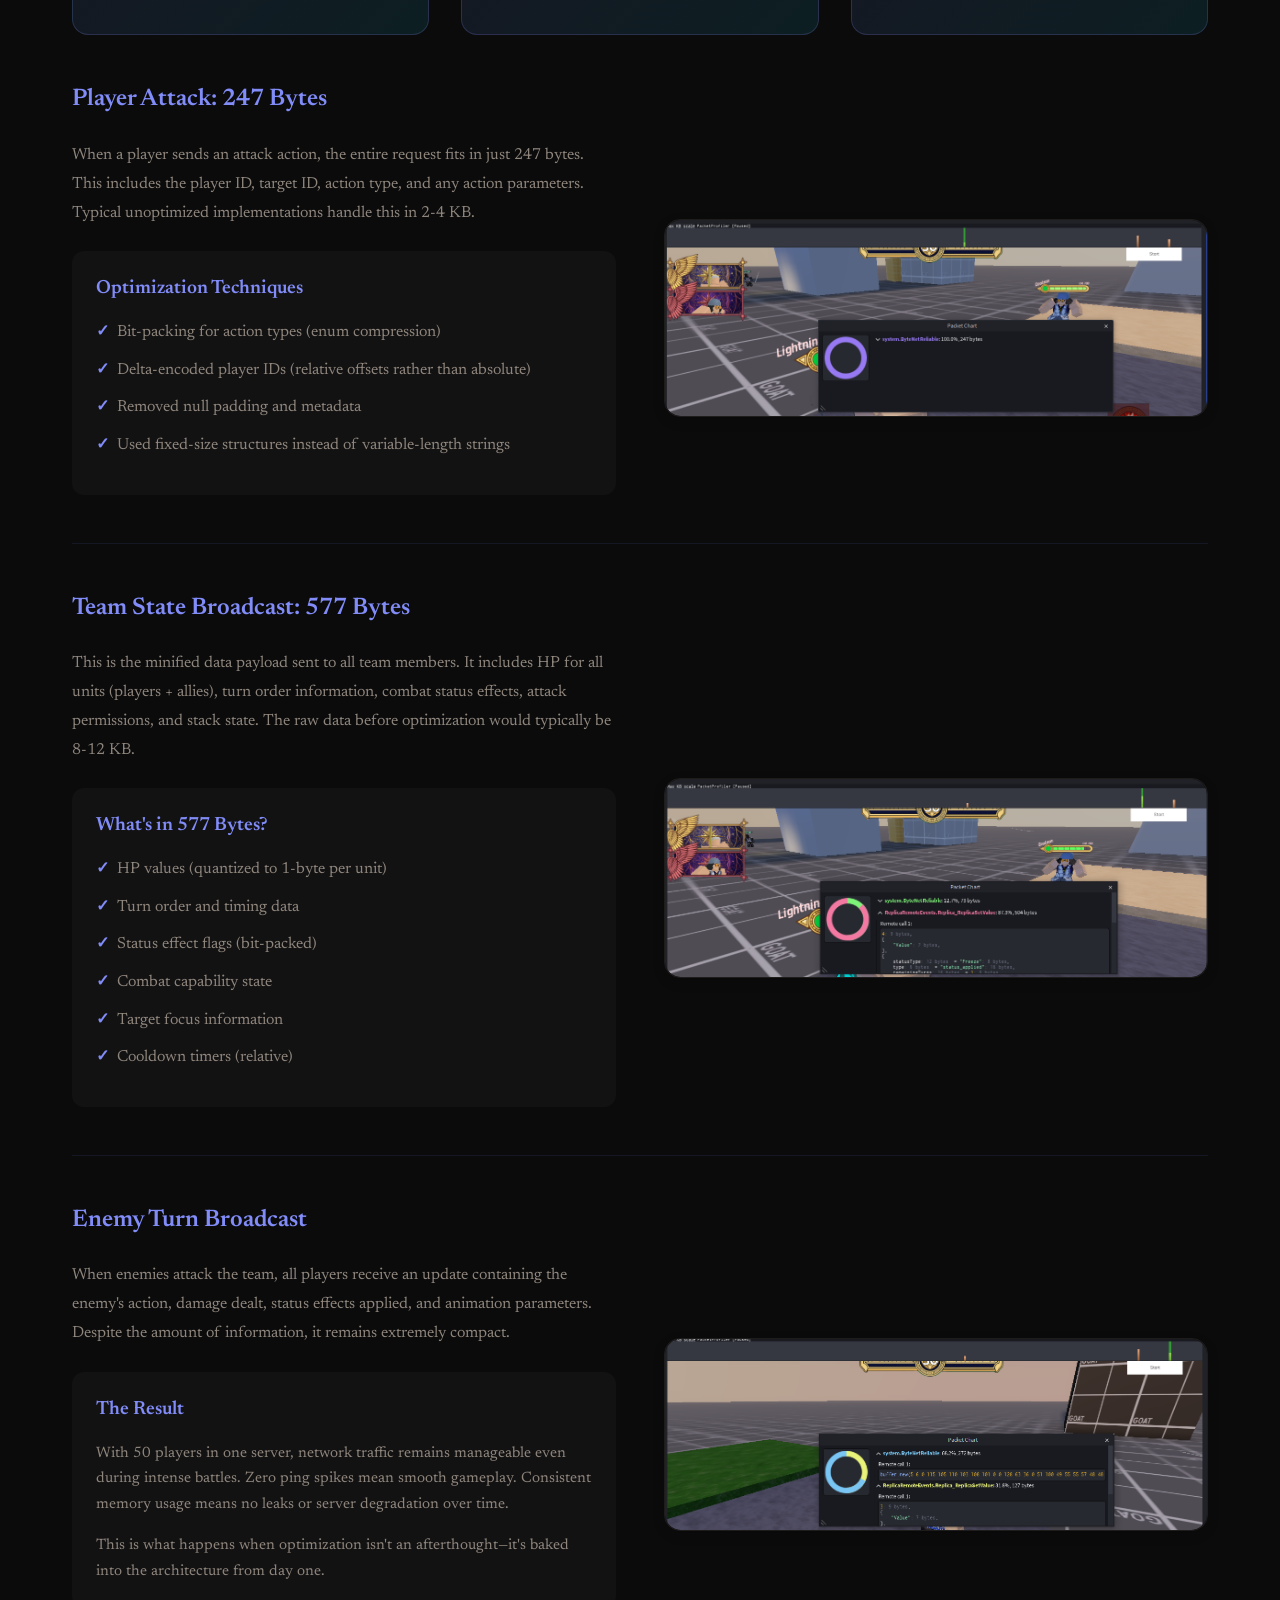
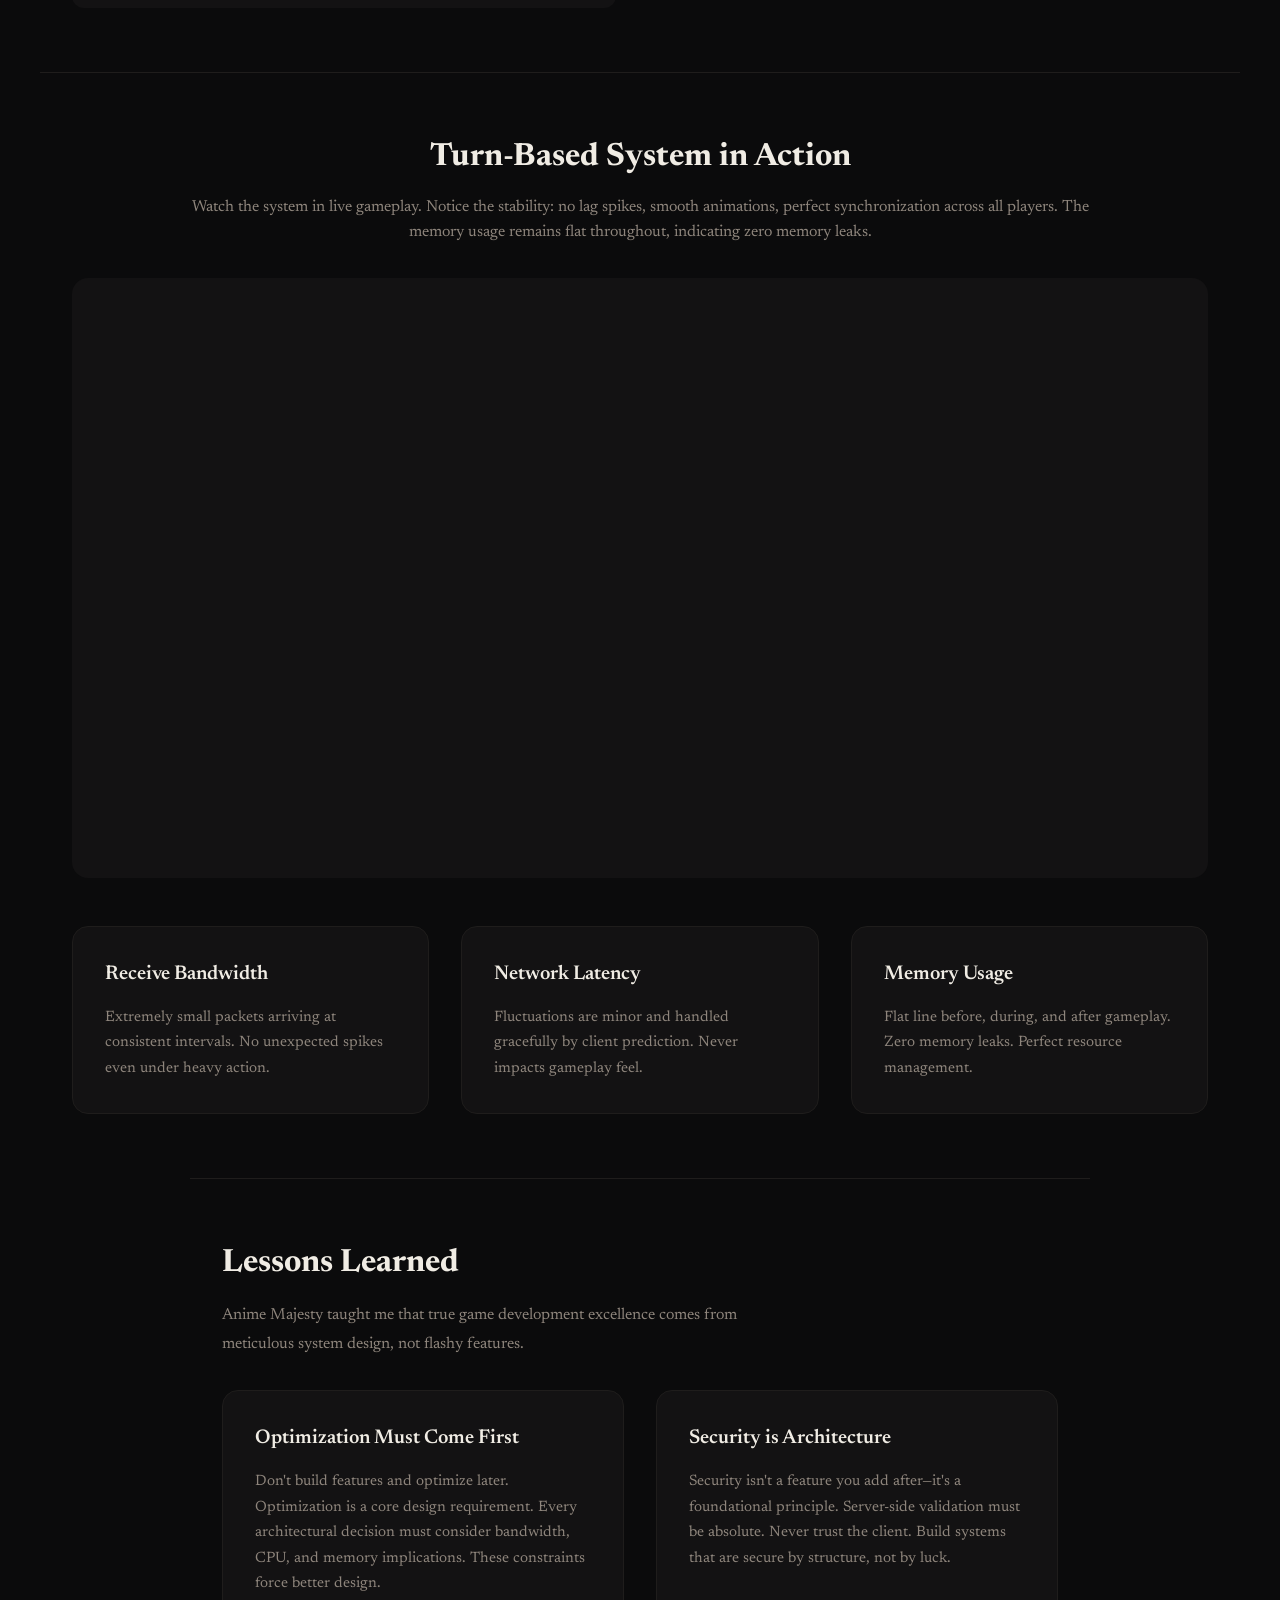
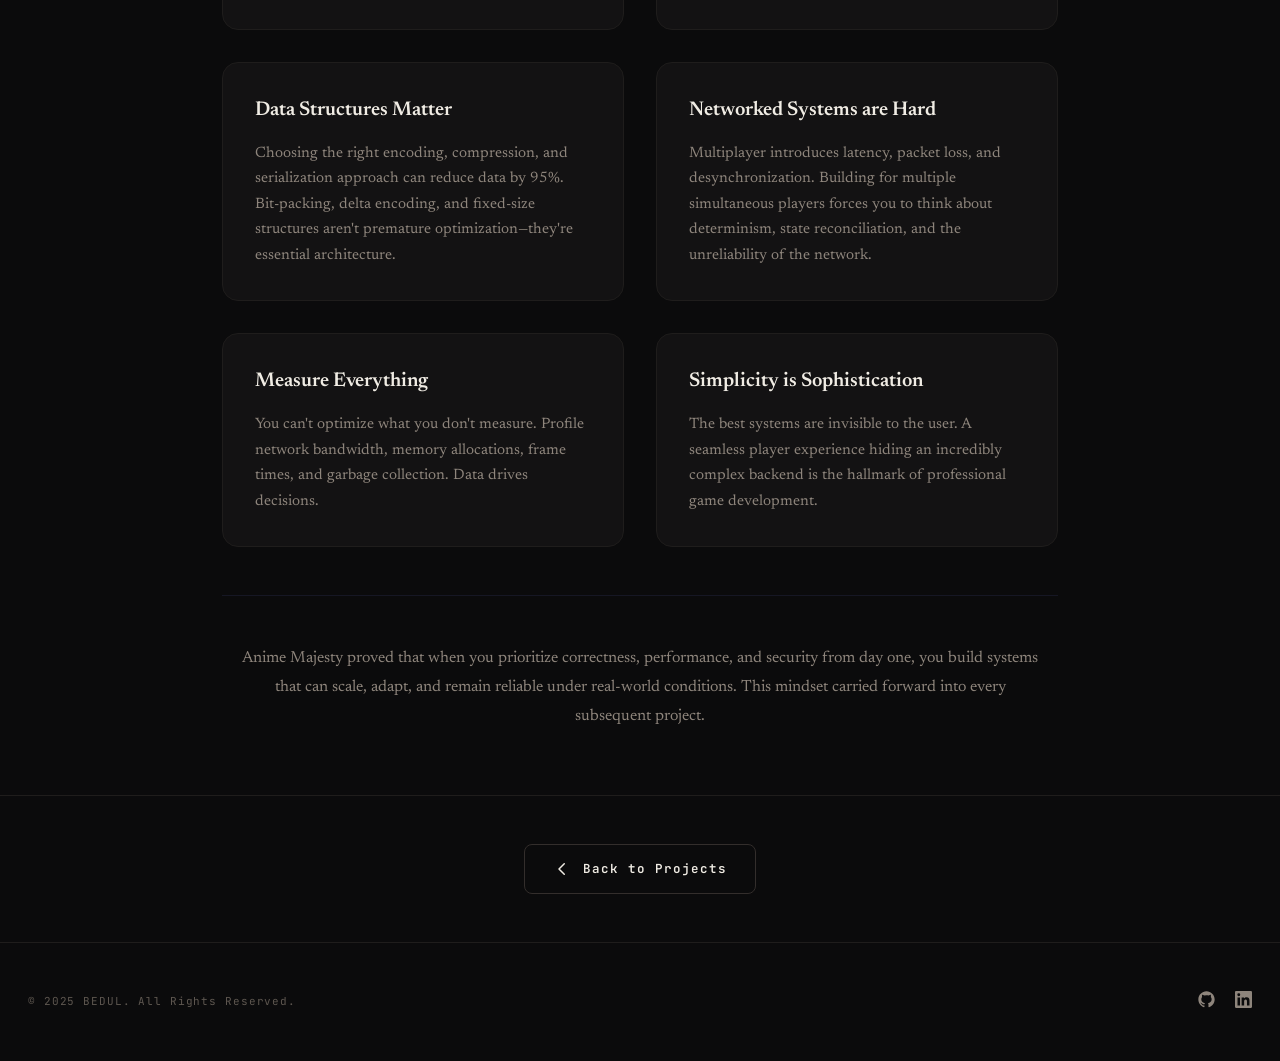
==== commit 95dd25b1: "push" ====
--- a/anime-majesty.html
+++ b/anime-majesty.html
@@ -10,7 +10,7 @@
     <!-- Fonts -->
     <link rel="preconnect" href="https://fonts.googleapis.com">
     <link rel="preconnect" href="https://fonts.gstatic.com" crossorigin>
-    <link href="https://fonts.googleapis.com/css2?family=Inter:wght@400;500;600;700;800;900&family=JetBrains+Mono:wght@400;500&display=swap" rel="stylesheet">
+    <link href="https://fonts.googleapis.com/css2?family=Newsreader:ital,opsz,wght@0,6..72,400;0,6..72,500;0,6..72,600;1,6..72,400;1,6..72,500&family=JetBrains+Mono:wght@400;500;600;700&family=Inter:wght@400;500;600;700&display=swap" rel="stylesheet">
 
     <!-- Icons (Font Awesome) -->
     <link href="https://cdnjs.cloudflare.com/ajax/libs/font-awesome/6.4.0/css/all.min.css" rel="stylesheet">
@@ -221,7 +221,11 @@
 <!-- Navbar -->
 <nav id="navbar">
     <div class="nav-inner">
-        <a href="index.html" class="nav-brand">BEDUL</a>
+        <a href="index.html" class="nav-brand">
+            <span class="brand-hanko" aria-hidden="true">別</span>
+            <span>BEDUL</span>
+            <span class="brand-sub">· 術</span>
+        </a>
 
         <ul class="nav-links" id="nav-links">
             <li><a href="index.html#about">About</a></li>
@@ -293,8 +297,8 @@
         </p>
         
         <div style="text-align: center; margin-bottom: 2rem;">
-            <a href="assets/images/Anime_Majesty_game_flow.png" target="_blank" rel="noopener" class="image-container" style="max-width: 900px; margin: 0 auto; display: block;">
-                <img src="assets/images/Anime_Majesty_game_flow.png" alt="Game flow architecture">
+            <a href="assets/images/anime-majesty/Anime_Majesty_game_flow.png" target="_blank" rel="noopener" class="image-container" style="max-width: 900px; margin: 0 auto; display: block;">
+                <img src="assets/images/anime-majesty/Anime_Majesty_game_flow.png" alt="Game flow architecture">
             </a>
         </div>
     </div>
@@ -309,8 +313,8 @@
         </p>
         
         <div style="margin: 3rem 0;">
-            <a href="assets/images/Anime_Majesty_request_A.png" target="_blank" rel="noopener" class="image-container">
-                <img src="assets/images/Anime_Majesty_request_A.png" alt="Attack request architecture">
+            <a href="assets/images/anime-majesty/Anime_Majesty_request_A.png" target="_blank" rel="noopener" class="image-container">
+                <img src="assets/images/anime-majesty/Anime_Majesty_request_A.png" alt="Attack request architecture">
             </a>
         </div>
 
@@ -354,8 +358,8 @@
         <div class="grid-2" style="margin: 3rem 0;">
             <div style="text-align: center;">
                 <h3 style="color: #818cf8; margin-bottom: 1.5rem;">Client-Side Rendering</h3>
-                <a href="assets/images/client-architecture.png" target="_blank" rel="noopener" class="image-container">
-                    <img src="assets/images/client-architecture.png" alt="Client architecture">
+                <a href="assets/images/anime-majesty/client-architecture.png" target="_blank" rel="noopener" class="image-container">
+                    <img src="assets/images/anime-majesty/client-architecture.png" alt="Client architecture">
                 </a>
                 <p style="color: var(--color-text-secondary); margin-top: 1rem; font-size: 0.9375rem;">
                     Handles visual rendering, animations, and user interactions while receiving authoritative state updates from server
@@ -363,8 +367,8 @@
             </div>
             <div style="text-align: center;">
                 <h3 style="color: #818cf8; margin-bottom: 1.5rem;">Server Authority</h3>
-                <a href="assets/images/server-architecture.png" target="_blank" rel="noopener" class="image-container">
-                    <img src="assets/images/server-architecture.png" alt="Server architecture">
+                <a href="assets/images/anime-majesty/server-architecture.png" target="_blank" rel="noopener" class="image-container">
+                    <img src="assets/images/anime-majesty/server-architecture.png" alt="Server architecture">
                 </a>
                 <p style="color: var(--color-text-secondary); margin-top: 1rem; font-size: 0.9375rem;">
                     Maintains complete game state, validates all actions, and broadcasts authoritative updates to all connected clients
@@ -398,8 +402,8 @@
         </p>
 
         <div style="margin: 3rem 0;">
-            <a href="assets/images/framework.png" target="_blank" rel="noopener" class="image-container">
-                <img src="assets/images/framework.png" alt="Server framework">
+            <a href="assets/images/anime-majesty/framework.png" target="_blank" rel="noopener" class="image-container">
+                <img src="assets/images/anime-majesty/framework.png" alt="Server framework">
             </a>
         </div>
 
@@ -476,8 +480,8 @@
                         </ul>
                     </div>
                 </div>
-                <a href="assets/images/packet-attack.png" target="_blank" rel="noopener" class="image-container">
-                    <img src="assets/images/packet-attack.png" alt="Attack packet structure">
+                <a href="assets/images/anime-majesty/packet-attack.png" target="_blank" rel="noopener" class="image-container">
+                    <img src="assets/images/anime-majesty/packet-attack.png" alt="Attack packet structure">
                 </a>
             </div>
         </div>
@@ -504,8 +508,8 @@
                         </ul>
                     </div>
                 </div>
-                <a href="assets/images/packet-data.png" target="_blank" rel="noopener" class="image-container">
-                    <img src="assets/images/packet-data.png" alt="Team state packet">
+                <a href="assets/images/anime-majesty/packet-data.png" target="_blank" rel="noopener" class="image-container">
+                    <img src="assets/images/anime-majesty/packet-data.png" alt="Team state packet">
                 </a>
             </div>
         </div>
@@ -530,8 +534,8 @@
                         </p>
                     </div>
                 </div>
-                <a href="assets/images/packet-enemy.png" target="_blank" rel="noopener" class="image-container">
-                    <img src="assets/images/packet-enemy.png" alt="Enemy turn packet">
+                <a href="assets/images/anime-majesty/packet-enemy.png" target="_blank" rel="noopener" class="image-container">
+                    <img src="assets/images/anime-majesty/packet-enemy.png" alt="Enemy turn packet">
                 </a>
             </div>
         </div>
--- a/assets/css/style.css
+++ b/assets/css/style.css
@@ -1,171 +1,267 @@
-/* ─── CSS Variables ─── */
+/* ═══════════════════════════════════════════════════════════════════════════
+   GENJUTSU DESIGN SYSTEM · BEDUL PORTFOLIO
+   Inspired by AThevon/genjutsu (The Art of Illusion · 幻術)
+   Sumi-e ink, washi ground, crimson seal (判子), editorial serif typography
+   ═══════════════════════════════════════════════════════════════════════════ */
+
+@import url('https://fonts.googleapis.com/css2?family=Newsreader:ital,opsz,wght@0,6..72,400;0,6..72,500;0,6..72,600;1,6..72,400;1,6..72,500&family=JetBrains+Mono:wght@400;500;600;700&family=Inter:wght@400;500;600;700&display=swap');
+
+/* ─── CSS Variables & Design Tokens ─── */
 :root {
-    --color-bg: #fafafa;
-    --color-surface: #ffffff;
-    --color-surface-raised: #f5f5f7;
-    --color-border: #e5e5ea;
-    --color-border-hover: #d1d1d6;
-    --color-text-primary: #1d1d1f;
-    --color-text-secondary: #6e6e73;
-    --color-text-muted: #aeaeb2;
-    --color-accent: #6366f1;
-    --color-accent-light: #818cf8;
-    --color-accent-muted: rgba(99,102,241,0.1);
-    --color-available: #22c55e;
-    --color-limited: #f59e0b;
-    --color-unavailable: #ef4444;
-    --shadow-sm: 0 1px 2px rgba(0,0,0,0.04);
-    --shadow-md: 0 4px 12px rgba(0,0,0,0.06);
-    --shadow-lg: 0 8px 30px rgba(0,0,0,0.08);
-    --shadow-glow: 0 0 20px rgba(99,102,241,0.15);
-}
-
-html.dark {
-    --color-bg: #0a0a0f;
-    --color-surface: #111118;
-    --color-surface-raised: #1a1a24;
-    --color-border: #2a2a38;
-    --color-border-hover: #3a3a4a;
-    --color-text-primary: #f0f0f5;
-    --color-text-secondary: #8888a0;
-    --color-text-muted: #555568;
-    --color-accent: #818cf8;
-    --color-accent-light: #a5b4fc;
-    --color-accent-muted: rgba(99,102,241,0.15);
-    --shadow-sm: 0 1px 2px rgba(0,0,0,0.2);
-    --shadow-md: 0 4px 12px rgba(0,0,0,0.3);
-    --shadow-lg: 0 8px 30px rgba(0,0,0,0.4);
-    --shadow-glow: 0 0 20px rgba(129,140,248,0.2);
-}
-
-/* ─── Base ─── */
-*, *::before, *::after { box-sizing: border-box; margin: 0; padding: 0; }
+    /* Genjutsu Core Palette - Dark / Notan Ground (Default) */
+    --washi: #0b0b0c;
+    --washi-surface: #131213;
+    --washi-surface-raised: #1a1819;
+    --line: #1f1d1c;
+    --line-strong: #332e2c;
+    --line-subtle: rgba(240, 236, 228, 0.08);
+
+    --ink: 240, 236, 228;
+    --ink-soft: #8e857c;
+    --ink-muted: #5e5750;
+
+    --crimson: #d94853;
+    --crimson-glow: rgba(217, 72, 83, 0.22);
+    --crimson-soft: rgba(217, 72, 83, 0.12);
+    --crimson-border: rgba(217, 72, 83, 0.35);
+    --on-crimson: #0b0b0c;
+
+    --seal-gold: #c8963e;
+    --seal-gold-soft: rgba(200, 150, 62, 0.12);
+
+    /* Typography Tokens */
+    --serif: "Newsreader", "Iowan Old Style", "Palatino Linotype", Palatino, Georgia, serif;
+    --mono: "JetBrains Mono", ui-monospace, "SF Mono", Menlo, monospace;
+    --sans: "Inter", -apple-system, BlinkMacSystemFont, "Segoe UI", sans-serif;
+
+    --mono-xs: 11px;
+    --mono-s: 12.5px;
+    --track-ui: 0.08em;
+    --track-seal: 0.24em;
+
+    /* Transition & Motion Timing */
+    --dur-micro: 0.14s;
+    --dur-ui: 0.26s;
+    --dur-reveal: 0.45s;
+    --dur-theme: 0.5s;
+    --ease-out: cubic-bezier(.16, 1, .3, 1);
+    --ease-inout: cubic-bezier(.4, 0, .2, 1);
+
+    /* Backward Compatibility Mappings for Existing Layouts */
+    --color-bg: var(--washi);
+    --color-surface: var(--washi-surface);
+    --color-surface-raised: var(--washi-surface-raised);
+    --color-border: var(--line);
+    --color-border-hover: var(--line-strong);
+    --color-text-primary: rgb(var(--ink));
+    --color-text-secondary: var(--ink-soft);
+    --color-text-muted: var(--ink-muted);
+    --color-accent: var(--crimson);
+    --color-accent-light: #ef646f;
+    --color-accent-muted: var(--crimson-soft);
+
+    --color-available: #4ade80;
+    --color-limited: #fbbf24;
+    --color-unavailable: #f87171;
+
+    --color-bg-secondary: var(--washi-surface);
+    --color-text: rgb(var(--ink));
+
+    --shadow-sm: 0 1px 2px rgba(0, 0, 0, 0.3);
+    --shadow-md: 0 4px 14px rgba(0, 0, 0, 0.45);
+    --shadow-lg: 0 8px 30px rgba(0, 0, 0, 0.55);
+    --shadow-glow: 0 0 25px var(--crimson-glow);
+}
+
+/* Light Mode Theme - Natural Washi Paper Ground */
+html:not(.dark),
+:root[data-theme="light"],
+html.light {
+    --washi: #f7f4ee;
+    --washi-surface: #f0ece3;
+    --washi-surface-raised: #e7e2d6;
+    --line: #e3dcce;
+    --line-strong: #cfc6b4;
+    --line-subtle: rgba(26, 22, 20, 0.08);
+
+    --ink: 26, 22, 20;
+    --ink-soft: #6f655b;
+    --ink-muted: #968a7d;
+
+    --crimson: #b11523;
+    --crimson-glow: rgba(177, 21, 35, 0.18);
+    --crimson-soft: rgba(177, 21, 35, 0.08);
+    --crimson-border: rgba(177, 21, 35, 0.28);
+    --on-crimson: #f7f4ee;
+
+    --seal-gold: #9e6f21;
+    --seal-gold-soft: rgba(158, 111, 33, 0.1);
+
+    --color-bg: var(--washi);
+    --color-surface: var(--washi-surface);
+    --color-surface-raised: var(--washi-surface-raised);
+    --color-border: var(--line);
+    --color-border-hover: var(--line-strong);
+    --color-text-primary: rgb(var(--ink));
+    --color-text-secondary: var(--ink-soft);
+    --color-text-muted: var(--ink-muted);
+    --color-accent: var(--crimson);
+    --color-accent-light: #c92433;
+    --color-accent-muted: var(--crimson-soft);
+
+    --color-bg-secondary: var(--washi-surface);
+    --color-text: rgb(var(--ink));
+
+    --shadow-sm: 0 1px 2px rgba(26, 22, 20, 0.05);
+    --shadow-md: 0 4px 14px rgba(26, 22, 20, 0.07);
+    --shadow-lg: 0 8px 24px rgba(26, 22, 20, 0.09);
+    --shadow-glow: 0 0 25px var(--crimson-glow);
+}
+
+/* ─── Base Styles ─── */
+*, *::before, *::after {
+    box-sizing: border-box;
+    margin: 0;
+    padding: 0;
+}
 
 html {
-    background: var(--color-bg);
-    transition: background-color .3s ease;
+    background-color: var(--washi);
+    color: rgb(var(--ink));
+    transition: background-color var(--dur-theme) var(--ease-inout), color var(--dur-theme) var(--ease-inout);
     scroll-behavior: smooth;
+    -webkit-text-size-adjust: 100%;
 }
 
 body {
     min-height: 100vh;
     background: transparent;
-    color: var(--color-text-primary);
-    font-family: "Inter", system-ui, -apple-system, sans-serif;
+    color: rgb(var(--ink));
+    font-family: var(--serif);
     -webkit-font-smoothing: antialiased;
-    line-height: 1.6;
-    transition: color .3s ease;
-}
-
-a { text-decoration: none; color: inherit; }
-img { max-width: 100%; display: block; }
-
-::-webkit-scrollbar { width: 6px; }
-::-webkit-scrollbar-track { background: var(--color-bg); }
-::-webkit-scrollbar-thumb { background: var(--color-border-hover); border-radius: 3px; }
-::-webkit-scrollbar-thumb:hover { background: var(--color-text-muted); }
-::selection { background: rgba(99,102,241,.25); color: var(--color-text-primary); }
-
-/* ─── Navbar ─── */
-#navbar {
-    position: fixed;
-    top: 0; left: 0; right: 0;
-    z-index: 100;
-    height: 64px;
-    display: flex;
-    align-items: center;
-    transition: background-color .3s ease, border-color .3s ease, backdrop-filter .3s ease;
-    border-bottom: 1px solid transparent;
-}
-
-#navbar.scrolled {
-    background-color: var(--color-bg);
-    background-color: color-mix(in srgb, var(--color-bg) 80%, transparent);
-    backdrop-filter: blur(16px) saturate(180%);
-    border-bottom-color: var(--color-border);
-}
-
-.nav-inner {
-    max-width: 90rem;
-    margin: 0 auto;
-    padding: 0 1.5rem;
-    width: 100%;
-    display: flex;
-    align-items: center;
-    justify-content: space-between;
-}
-
-.nav-brand {
-    font-size: 1.1rem;
-    font-weight: 700;
-    letter-spacing: -.02em;
-    color: var(--color-text-primary);
-}
-
-.nav-links {
-    display: flex;
-    align-items: center;
-    gap: 2rem;
-    list-style: none;
-}
-
-.nav-links a {
-    font-size: .875rem;
+    -moz-osx-font-smoothing: grayscale;
+    line-height: 1.65;
+    position: relative;
+    overflow-x: hidden;
+}
+
+a {
+    text-decoration: none;
+    color: inherit;
+    transition: color var(--dur-micro) linear, border-color var(--dur-micro) linear;
+}
+
+img, canvas {
+    max-width: 100%;
+    display: block;
+}
+
+::selection {
+    background: var(--crimson);
+    color: var(--on-crimson);
+}
+
+::-webkit-scrollbar {
+    width: 6px;
+    height: 6px;
+}
+::-webkit-scrollbar-track {
+    background: var(--washi);
+}
+::-webkit-scrollbar-thumb {
+    background: var(--line-strong);
+    border-radius: 2px;
+}
+::-webkit-scrollbar-thumb:hover {
+    background: var(--crimson);
+}
+
+:focus-visible {
+    outline: 2px solid var(--crimson);
+    outline-offset: 3px;
+    border-radius: 2px;
+}
+
+/* ─── Japanese Calligraphy & Seal Elements (Hanko · 判子) ─── */
+.k {
+    color: var(--crimson);
+    font-family: var(--serif);
+    line-height: 1;
+    display: inline-block;
+}
+
+.hanko, .stamp {
+    display: inline-grid;
+    place-items: center;
+    border: 1.5px solid var(--crimson);
+    color: var(--crimson);
+    font-family: var(--serif);
+    font-size: 1rem;
+    font-weight: 600;
+    line-height: 1;
+    width: 32px;
+    height: 32px;
+    flex-shrink: 0;
+    border-radius: 2px;
+    background: var(--crimson-soft);
+    user-select: none;
+    transition: transform var(--dur-micro) var(--ease-out), background-color var(--dur-micro) linear;
+}
+
+.hanko:hover, .stamp:hover {
+    transform: scale(1.05);
+    background: var(--crimson);
+    color: var(--on-crimson);
+}
+
+.eyebrow {
+    display: flex;
+    align-items: baseline;
+    gap: 10px;
+    margin-bottom: 0.85rem;
+}
+
+.eyebrow .k {
+    font-size: 1rem;
+    font-weight: 600;
+}
+
+.eyebrow .t {
+    font-family: var(--mono);
+    font-size: var(--mono-xs);
+    letter-spacing: var(--track-seal);
+    text-transform: uppercase;
+    color: var(--ink-soft);
     font-weight: 500;
-    color: var(--color-text-secondary);
-    transition: color .2s ease;
-}
-.nav-links a:hover { color: var(--color-text-primary); }
-
-#theme-toggle {
-    background: none;
-    border: none;
-    cursor: pointer;
-    padding: .5rem;
-    border-radius: .5rem;
-    color: var(--color-text-secondary);
-    display: flex;
-    align-items: center;
-    justify-content: center;
-    transition: background .2s ease, color .2s ease;
-}
-#theme-toggle:hover { background: var(--color-surface-raised); color: var(--color-text-primary); }
-#theme-toggle svg { width: 18px; height: 18px; }
-
-/* Mobile nav */
-#mobile-menu-btn {
-    display: none;
-    background: none;
-    border: none;
-    cursor: pointer;
-    padding: .5rem;
-    color: var(--color-text-secondary);
-}
-#mobile-nav {
-    display: none;
-    position: fixed;
-    top: 64px; left: 0; right: 0;
-    z-index: 99;
-    padding: 1rem;
-    background: var(--color-bg);
-    background: color-mix(in srgb, var(--color-bg) 95%, transparent);
-    backdrop-filter: blur(16px);
-    border-bottom: 1px solid var(--color-border);
-    flex-direction: column;
-    gap: .25rem;
-}
-#mobile-nav.open { display: flex; }
-#mobile-nav a {
-    padding: .75rem 1rem;
-    border-radius: .5rem;
-    font-size: .875rem;
-    font-weight: 500;
-    color: var(--color-text-secondary);
-    transition: background .2s;
-}
-#mobile-nav a:hover { background: var(--color-surface-raised); }
-
-/* ─── Ambient Background ─── */
+}
+
+.cue {
+    display: inline-flex;
+    align-items: center;
+    gap: 12px;
+    font-family: var(--mono);
+    font-size: var(--mono-xs);
+    letter-spacing: var(--track-seal);
+    text-transform: uppercase;
+    color: var(--ink-muted);
+    margin-top: 2rem;
+}
+
+.cue::after {
+    content: "";
+    width: 44px;
+    height: 1px;
+    background: var(--crimson);
+    transform-origin: left;
+    animation: cue-pull 2.6s var(--ease-inout) infinite;
+}
+
+@keyframes cue-pull {
+    0%, 100% { transform: scaleX(0.4); opacity: 0.5; }
+    50% { transform: scaleX(1); opacity: 1; }
+}
+
+/* ─── Ambient Japanese Washi & Ink Ground ─── */
 .ambient-bg {
     position: fixed;
     inset: 0;
@@ -174,95 +270,275 @@
     overflow: hidden;
 }
 
+/* Subtle Sumi-e Wash Orbs */
 .orb {
     position: absolute;
     border-radius: 50%;
-    filter: blur(80px);
+    filter: blur(90px);
     will-change: transform;
+    opacity: 0.55;
+    transition: opacity var(--dur-theme) var(--ease-inout);
 }
 
 .orb-1 {
+    width: 550px; height: 550px;
+    top: -8%; right: 5%;
+    background: radial-gradient(circle, var(--crimson-glow) 0%, transparent 68%);
+    animation: sumi-drift-1 24s ease-in-out infinite;
+}
+
+.orb-2 {
     width: 500px; height: 500px;
-    top: -5%; right: 10%;
-    background: radial-gradient(circle, rgba(99,102,241,.12) 0%, transparent 70%);
-    animation: orb-float-1 20s ease-in-out infinite;
-}
-.orb-2 {
-    width: 450px; height: 450px;
-    top: 30%; left: -5%;
-    background: radial-gradient(circle, rgba(6,182,212,.10) 0%, transparent 70%);
-    animation: orb-float-2 25s ease-in-out infinite;
-}
+    top: 38%; left: -8%;
+    background: radial-gradient(circle, rgba(200, 150, 62, 0.12) 0%, transparent 65%);
+    animation: sumi-drift-2 30s ease-in-out infinite;
+}
+
 .orb-3 {
-    width: 400px; height: 400px;
-    bottom: 20%; right: 20%;
-    background: radial-gradient(circle, rgba(139,92,246,.10) 0%, transparent 70%);
-    animation: orb-float-3 22s ease-in-out infinite;
-}
-
-html.dark .orb-1 { background: radial-gradient(circle, rgba(99,102,241,.22) 0%, transparent 70%); }
-html.dark .orb-2 { background: radial-gradient(circle, rgba(6,182,212,.18) 0%, transparent 70%); }
-html.dark .orb-3 { background: radial-gradient(circle, rgba(139,92,246,.18) 0%, transparent 70%); }
-
-@keyframes orb-float-1 {
-    0%,100% { transform: translate(0,0) scale(1); }
-    25% { transform: translate(80px,-120px) scale(1.1); }
-    50% { transform: translate(-40px,-60px) scale(.95); }
-    75% { transform: translate(60px,40px) scale(1.05); }
-}
-@keyframes orb-float-2 {
-    0%,100% { transform: translate(0,0) scale(1); }
-    25% { transform: translate(-100px,80px) scale(1.08); }
-    50% { transform: translate(60px,120px) scale(.92); }
-    75% { transform: translate(-80px,-40px) scale(1.02); }
-}
-@keyframes orb-float-3 {
-    0%,100% { transform: translate(0,0) scale(1); }
-    33% { transform: translate(120px,-80px) scale(1.15); }
-    66% { transform: translate(-60px,100px) scale(.9); }
-}
-
-/* ─── Main Layout ─── */
-main { position: relative; z-index: 1; }
+    width: 460px; height: 460px;
+    bottom: 12%; right: 15%;
+    background: radial-gradient(circle, rgba(var(--ink), 0.04) 0%, transparent 70%);
+    animation: sumi-drift-3 26s ease-in-out infinite;
+}
+
+@keyframes sumi-drift-1 {
+    0%, 100% { transform: translate(0, 0) scale(1); }
+    33% { transform: translate(60px, -40px) scale(1.08); }
+    66% { transform: translate(-30px, 30px) scale(0.94); }
+}
+
+@keyframes sumi-drift-2 {
+    0%, 100% { transform: translate(0, 0) scale(1); }
+    40% { transform: translate(-50px, 60px) scale(1.06); }
+    80% { transform: translate(40px, -30px) scale(0.96); }
+}
+
+@keyframes sumi-drift-3 {
+    0%, 100% { transform: translate(0, 0) scale(1); }
+    50% { transform: translate(50px, -50px) scale(1.1); }
+}
+
+/* Ink Canvas (Interactive thread/brush wisp) */
+.ink-canvas {
+    position: fixed;
+    inset: 0;
+    pointer-events: none;
+    z-index: 1;
+    width: 100%;
+    height: 100%;
+    opacity: 0.85;
+}
+
+/* ─── Navigation (Rail) ─── */
+#navbar {
+    position: fixed;
+    top: 0; left: 0; right: 0;
+    z-index: 100;
+    height: 56px;
+    display: flex;
+    align-items: center;
+    background-color: var(--washi);
+    border-bottom: 1px solid transparent;
+    transition: border-color var(--dur-ui) linear, background-color var(--dur-theme) var(--ease-inout), backdrop-filter var(--dur-ui) ease;
+}
+
+#navbar.scrolled {
+    background-color: var(--washi);
+    background-color: color-mix(in srgb, var(--washi) 88%, transparent);
+    backdrop-filter: blur(14px) saturate(160%);
+    border-bottom-color: var(--line);
+}
+
+.nav-inner {
+    max-width: 86rem;
+    margin: 0 auto;
+    padding: 0 1.75rem;
+    width: 100%;
+    display: flex;
+    align-items: center;
+    justify-content: space-between;
+}
+
+.nav-brand {
+    display: inline-flex;
+    align-items: baseline;
+    gap: 8px;
+    font-family: var(--serif);
+    font-size: 1.15rem;
+    font-weight: 600;
+    letter-spacing: -0.01em;
+    color: rgb(var(--ink));
+    transition: color var(--dur-micro) linear;
+}
+
+.nav-brand .brand-hanko {
+    font-family: var(--serif);
+    color: var(--crimson);
+    font-size: 1.1rem;
+    line-height: 1;
+    font-weight: 700;
+}
+
+.nav-brand .brand-sub {
+    font-family: var(--mono);
+    font-size: var(--mono-xs);
+    letter-spacing: var(--track-seal);
+    text-transform: uppercase;
+    color: var(--ink-soft);
+    margin-left: 2px;
+}
+
+.nav-brand:hover .brand-sub {
+    color: var(--crimson);
+}
+
+.nav-links {
+    display: flex;
+    align-items: center;
+    gap: 2rem;
+    list-style: none;
+    font-family: var(--mono);
+    font-size: var(--mono-s);
+    letter-spacing: var(--track-ui);
+    text-transform: lowercase;
+}
+
+.nav-links a {
+    color: var(--ink-soft);
+    padding: 4px 0;
+    border-bottom: 1.5px solid transparent;
+    transition: color var(--dur-micro) linear, border-color var(--dur-micro) linear;
+}
+
+.nav-links a:hover {
+    color: rgb(var(--ink));
+    border-bottom-color: var(--crimson);
+}
+
+/* Dot Theme Toggle (Genjutsu style) */
+#theme-toggle {
+    background: none;
+    border: none;
+    cursor: pointer;
+    padding: 6px;
+    color: var(--ink-soft);
+    display: flex;
+    align-items: center;
+    justify-content: center;
+    border-radius: 50%;
+    transition: color var(--dur-micro) linear;
+}
+
+#theme-toggle:hover {
+    color: var(--crimson);
+}
+
+#theme-toggle svg {
+    width: 17px;
+    height: 17px;
+}
+
+/* Mobile Navigation */
+#mobile-menu-btn {
+    display: none;
+    background: none;
+    border: none;
+    cursor: pointer;
+    padding: 6px;
+    color: var(--ink-soft);
+}
+
+#mobile-menu-btn:hover {
+    color: var(--crimson);
+}
+
+#mobile-nav {
+    display: none;
+    position: fixed;
+    top: 56px; left: 0; right: 0;
+    z-index: 99;
+    padding: 1.5rem 1.75rem;
+    background: var(--washi);
+    border-bottom: 1px solid var(--line);
+    flex-direction: column;
+    gap: 0.5rem;
+    font-family: var(--mono);
+    font-size: var(--mono-s);
+    letter-spacing: var(--track-ui);
+    text-transform: lowercase;
+}
+
+#mobile-nav.open {
+    display: flex;
+}
+
+#mobile-nav a {
+    padding: 0.75rem 0;
+    border-bottom: 1px solid var(--line-subtle);
+    color: var(--ink-soft);
+}
+
+#mobile-nav a:hover {
+    color: var(--crimson);
+}
+
+/* ─── Main Content Layout ─── */
+main {
+    position: relative;
+    z-index: 2;
+}
 
 section {
-    padding: 6rem 1.5rem;
-    max-width: 90rem;
+    padding: 6.5rem 1.75rem;
+    max-width: 86rem;
     margin: 0 auto;
+    position: relative;
+}
+
+section + section {
+    border-top: 1px solid var(--line);
 }
 
 /* ─── Hero Section ─── */
 #hero {
-    min-height: 100vh;
+    min-height: 90vh;
     display: flex;
     flex-direction: column;
     justify-content: center;
-    padding-top: 64px;
-    max-width: none;
+    padding-top: 80px;
+    padding-bottom: 5rem;
+    border-bottom: 1px solid var(--line);
 }
 
 .hero-inner {
-    max-width: 90rem;
+    max-width: 86rem;
     margin: 0 auto;
-    padding: 0 1.5rem;
     width: 100%;
 }
 
+.hero-grid {
+    display: grid;
+    grid-template-columns: minmax(0, 1.25fr) minmax(0, 0.75fr);
+    gap: 3.5rem;
+    align-items: center;
+}
+
 .hero-title {
-    font-size: clamp(5rem, 15vw, 13rem);
-    font-weight: 900;
-    line-height: .9;
-    letter-spacing: -.05em;
-    margin-bottom: .5rem;
-    padding-bottom: .2em;
+    font-family: var(--serif);
+    font-size: clamp(3.2rem, 7.8vw, 6.2rem);
+    font-weight: 500;
+    line-height: 1.04;
+    letter-spacing: -0.025em;
+    color: rgb(var(--ink));
+    margin-bottom: 1.5rem;
 }
 
 .hero-title .char {
     display: inline-block;
     opacity: 0;
-    transform: translateY(80px);
-    filter: blur(20px);
-    animation: char-in .9s cubic-bezier(.16,1,.3,1) forwards;
+    transform: translateY(24px);
+    filter: blur(4px);
+    animation: char-in 0.7s var(--ease-out) forwards;
 }
 
 @keyframes char-in {
@@ -270,71 +546,354 @@
 }
 
 .hero-divider {
-    width: 3rem; height: 2px;
+    width: 52px;
+    height: 1.5px;
+    background: var(--crimson);
+    margin-bottom: 1.75rem;
+    opacity: 0;
+    animation: fade-up 0.5s 0.35s var(--ease-out) forwards;
+}
+
+.hero-subtitle {
+    font-family: var(--serif);
+    font-size: clamp(1.15rem, 2vw, 1.45rem);
+    font-weight: 400;
+    color: var(--ink-soft);
+    max-width: 44ch;
+    line-height: 1.58;
+    margin-bottom: 2.25rem;
+    opacity: 0;
+    animation: fade-up 0.5s 0.45s var(--ease-out) forwards;
+}
+
+.hero-subtitle .accent-text {
+    color: rgb(var(--ink));
+    font-weight: 500;
+    border-bottom: 1px solid var(--crimson-border);
+}
+
+/* Hero Terminal Box (Genjutsu signature component) */
+.hero-term-card {
+    border: 1px solid var(--line);
+    background: var(--washi-surface);
+    padding: 1.5rem;
+    border-radius: 3px;
+    font-family: var(--mono);
+    position: relative;
+    box-shadow: var(--shadow-sm);
+    opacity: 0;
+    animation: fade-up 0.6s 0.55s var(--ease-out) forwards;
+}
+
+.hero-term-card::before {
+    content: "";
+    position: absolute;
+    top: 0; left: 0;
+    width: 32px;
+    height: 2px;
+    background: var(--crimson);
+}
+
+.term-header {
+    display: flex;
+    align-items: center;
+    justify-content: space-between;
+    padding-bottom: 0.85rem;
+    margin-bottom: 1rem;
+    border-bottom: 1px solid var(--line);
+    font-size: var(--mono-xs);
+    letter-spacing: var(--track-seal);
+    text-transform: uppercase;
+    color: var(--ink-muted);
+}
+
+.term-dots {
+    display: flex;
+    gap: 6px;
+}
+
+.term-dot {
+    width: 7px;
+    height: 7px;
+    border-radius: 50%;
+    background: var(--line-strong);
+}
+
+.term-dot:first-child {
+    background: var(--crimson);
+}
+
+.term-line {
+    font-size: clamp(12px, 1.1vw, 13px);
+    line-height: 1.8;
+    color: rgb(var(--ink));
+    display: flex;
+    align-items: baseline;
+    gap: 10px;
+    flex-wrap: wrap;
+}
+
+.term-line .prompt {
+    color: var(--crimson);
+    font-weight: 700;
+}
+
+.term-line .term-tag {
+    color: var(--ink-soft);
+    font-size: var(--mono-xs);
+    letter-spacing: var(--track-ui);
+}
+
+.hero-facts {
+    display: flex;
+    flex-wrap: wrap;
+    gap: 0.5rem 1.5rem;
+    list-style: none;
+    font-family: var(--mono);
+    font-size: var(--mono-xs);
+    letter-spacing: var(--track-seal);
+    text-transform: uppercase;
+    color: var(--ink-soft);
+    margin-top: 1.25rem;
+    padding-top: 1rem;
+    border-top: 1px solid var(--line);
+}
+
+.hero-facts li {
+    display: flex;
+    align-items: center;
+    gap: 0.5rem;
+}
+
+.hero-facts li::before {
+    content: "·";
+    color: var(--crimson);
+    font-weight: 700;
+}
+
+.hero-facts li:first-child::before {
+    display: none;
+}
+
+.hero-actions {
+    display: flex;
+    flex-wrap: wrap;
+    gap: 0.85rem;
+    margin-top: 2rem;
+    opacity: 0;
+    animation: fade-up 0.5s 0.65s var(--ease-out) forwards;
+}
+
+/* ─── Buttons (Genjutsu Minimalist Aesthetic) ─── */
+.btn-primary, .btn.primary {
+    display: inline-flex;
+    align-items: center;
+    gap: 8px;
+    padding: 0.75rem 1.4rem;
+    font-family: var(--mono);
+    font-size: var(--mono-s);
+    letter-spacing: var(--track-ui);
+    color: var(--crimson);
+    background: transparent;
+    border: 1px solid var(--crimson);
     border-radius: 2px;
-    background: linear-gradient(90deg, var(--color-accent), transparent);
-    margin-bottom: 1.5rem;
-    opacity: 0;
-    animation: fade-up .6s .5s cubic-bezier(.16,1,.3,1) forwards;
-}
-
-.hero-subtitle {
-    font-size: clamp(1.1rem, 2.5vw, 1.6rem);
-    font-weight: 400;
-    color: var(--color-text-secondary);
-    max-width: 36rem;
+    cursor: pointer;
+    transition: background-color var(--dur-micro) linear, color var(--dur-micro) linear, border-color var(--dur-micro) linear, transform var(--dur-micro) var(--ease-out);
+}
+
+.btn-primary:hover, .btn.primary:hover {
+    background: var(--crimson);
+    color: var(--on-crimson);
+    transform: translateY(-1px);
+}
+
+.btn-primary:active, .btn.primary:active {
+    transform: translateY(1px);
+}
+
+.btn-secondary, .btn {
+    display: inline-flex;
+    align-items: center;
+    gap: 8px;
+    padding: 0.75rem 1.4rem;
+    font-family: var(--mono);
+    font-size: var(--mono-s);
+    letter-spacing: var(--track-ui);
+    color: rgb(var(--ink));
+    background: transparent;
+    border: 1px solid var(--line-strong);
+    border-radius: 2px;
+    cursor: pointer;
+    transition: border-color var(--dur-micro) linear, color var(--dur-micro) linear, background-color var(--dur-micro) linear, transform var(--dur-micro) var(--ease-out);
+}
+
+.btn-secondary:hover, .btn:hover {
+    border-color: var(--crimson);
+    color: var(--crimson);
+    background: var(--crimson-soft);
+    transform: translateY(-1px);
+}
+
+.btn-secondary:active, .btn:active {
+    transform: translateY(1px);
+}
+
+.btn-icon {
+    width: 15px;
+    height: 15px;
+    flex-shrink: 0;
+}
+
+/* ─── Section Headers ─── */
+.section-header {
+    margin-bottom: 3.5rem;
+}
+
+.section-title {
+    font-family: var(--serif);
+    font-size: clamp(2.1rem, 4.4vw, 3.4rem);
+    font-weight: 500;
+    letter-spacing: -0.02em;
+    line-height: 1.12;
+    color: rgb(var(--ink));
+    margin-bottom: 0.75rem;
+}
+
+.section-subtitle {
+    font-family: var(--serif);
+    font-size: clamp(1rem, 1.35vw, 1.2rem);
+    color: var(--ink-soft);
+    max-width: 58ch;
+    line-height: 1.62;
+}
+
+/* ─── About Section & Stat Cards ─── */
+.about-card {
+    background: var(--washi-surface);
+    border: 1px solid var(--line);
+    border-radius: 3px;
+    padding: 2.5rem;
+    box-shadow: var(--shadow-sm);
+    position: relative;
+}
+
+.about-card::before {
+    content: "";
+    position: absolute;
+    top: 0; left: 0;
+    width: 48px;
+    height: 2px;
+    background: var(--crimson);
+}
+
+.stats-grid {
+    display: grid;
+    grid-template-columns: repeat(auto-fit, minmax(180px, 1fr));
+    gap: 1px;
+    background: var(--line);
+    border: 1px solid var(--line);
     margin-bottom: 2.5rem;
-    opacity: 0;
-    animation: fade-up .6s .65s cubic-bezier(.16,1,.3,1) forwards;
-}
-
-.hero-subtitle .accent-text {
+}
+
+.stat-card {
+    background: var(--washi);
+    padding: 1.75rem 1.5rem;
+    display: flex;
+    flex-direction: column;
+    justify-content: space-between;
+    transition: background-color var(--dur-micro) linear;
+}
+
+.stat-card:hover {
+    background: var(--washi-surface-raised);
+}
+
+.stat-icon {
+    width: 2.25rem;
+    height: 2.25rem;
+    border-radius: 2px;
+    display: flex;
+    align-items: center;
+    justify-content: center;
+    margin-bottom: 1.25rem;
+    border: 1px solid var(--line);
+    background: var(--washi-surface);
+}
+
+.stat-icon svg {
+    width: 17px;
+    height: 17px;
+}
+
+.stat-number {
+    font-family: var(--mono);
+    font-size: clamp(2rem, 3.2vw, 2.75rem);
+    font-weight: 700;
+    letter-spacing: -0.04em;
+    line-height: 1;
+    color: rgb(var(--ink));
+    margin-bottom: 0.5rem;
+    font-variant-numeric: tabular-nums;
+}
+
+.stat-label {
+    font-family: var(--mono);
+    font-size: var(--mono-xs);
+    text-transform: uppercase;
+    letter-spacing: var(--track-seal);
+    font-weight: 500;
+    color: var(--ink-soft);
+}
+
+.availability-row {
+    display: flex;
+    flex-wrap: wrap;
+    align-items: center;
+    gap: 1.25rem 2rem;
+    margin-top: 2rem;
+    padding-top: 1.5rem;
+    border-top: 1px solid var(--line);
+    font-family: var(--mono);
+}
+
+.avail-label {
+    font-size: var(--mono-xs);
+    text-transform: uppercase;
+    letter-spacing: var(--track-seal);
+    font-weight: 500;
+    color: var(--ink-muted);
+}
+
+.avail-item {
+    display: flex;
+    align-items: center;
+    gap: 0.5rem;
+    font-size: 0.82rem;
+}
+
+.avail-status {
     font-weight: 600;
-    background: linear-gradient(135deg, #6366f1, #8b5cf6, #06b6d4, #6366f1);
-    background-size: 300% 100%;
-    -webkit-background-clip: text;
-    -webkit-text-fill-color: transparent;
-    background-clip: text;
-    animation: gradient-shift 4s ease-in-out infinite;
-}
-
-.hero-actions {
-    display: flex;
-    flex-wrap: wrap;
-    gap: .75rem;
-    opacity: 0;
-    animation: fade-up .6s .8s cubic-bezier(.16,1,.3,1) forwards;
-}
-
-.hero-available {
-    display: inline-flex;
-    align-items: center;
-    gap: .5rem;
-    padding: .4rem 1rem;
-    border-radius: 2rem;
-    font-size: .75rem;
-    font-weight: 600;
-    background: rgba(34,197,94,.1);
-    color: var(--color-available);
-    border: 1px solid rgba(34,197,94,.2);
-    margin-bottom: 1.5rem;
-    opacity: 0;
-    animation: fade-up .5s .35s cubic-bezier(.16,1,.3,1) forwards;
+    font-size: 0.75rem;
+    letter-spacing: var(--track-ui);
+    text-transform: uppercase;
 }
 
 .pulse-dot {
     position: relative;
-    width: 8px; height: 8px;
+    width: 7px;
+    height: 7px;
     flex-shrink: 0;
 }
+
 .pulse-dot::before {
     content: '';
     position: absolute;
     inset: 0;
     border-radius: 50%;
     background: var(--color-available);
-    animation: ping 1.5s ease-in-out infinite;
-}
+    animation: ping 1.8s ease-in-out infinite;
+}
+
 .pulse-dot::after {
     content: '';
     position: absolute;
@@ -342,560 +901,647 @@
     border-radius: 50%;
     background: var(--color-available);
 }
+
 @keyframes ping {
-    0%,100% { transform: scale(1); opacity: .75; }
-    50% { transform: scale(2); opacity: 0; }
-}
-
-@keyframes fade-up {
-    from { opacity: 0; transform: translateY(20px); filter: blur(8px); }
-    to { opacity: 1; transform: translateY(0); filter: blur(0); }
-}
-
-@keyframes gradient-shift {
-    0%,100% { background-position: 0% 50%; }
-    50% { background-position: 100% 50%; }
-}
-
-/* ─── Buttons ─── */
-.btn-primary {
-    display: inline-flex;
-    align-items: center;
-    gap: .5rem;
-    padding: .875rem 1.75rem;
-    border-radius: .75rem;
-    font-size: .875rem;
+    0%, 100% { transform: scale(1); opacity: 0.8; }
+    50% { transform: scale(2.4); opacity: 0; }
+}
+
+/* ─── Projects Filter Bar ─── */
+.filter-bar {
+    display: flex;
+    flex-wrap: wrap;
+    gap: 0.65rem;
+    margin-bottom: 2.75rem;
+    font-family: var(--mono);
+}
+
+.filter-btn {
+    padding: 0.5rem 1.1rem;
+    border-radius: 2px;
+    border: 1px solid var(--line);
+    background: var(--washi-surface);
+    color: var(--ink-soft);
+    font-family: var(--mono);
+    font-size: var(--mono-xs);
+    letter-spacing: var(--track-ui);
+    font-weight: 500;
+    cursor: pointer;
+    transition: all var(--dur-micro) linear;
+}
+
+.filter-btn:hover {
+    border-color: var(--crimson);
+    color: rgb(var(--ink));
+    background: var(--crimson-soft);
+}
+
+.filter-btn.active {
+    background: var(--crimson);
+    border-color: var(--crimson);
+    color: var(--on-crimson);
     font-weight: 600;
-    color: white;
-    background: var(--color-accent);
-    border: none;
-    cursor: pointer;
-    box-shadow: 0 2px 8px rgba(99,102,241,.25);
-    transition: box-shadow .2s, transform .2s;
-}
-.btn-primary:hover { box-shadow: 0 4px 16px rgba(99,102,241,.35); transform: translateY(-1px); color: white; }
-
-.btn-secondary {
-    display: inline-flex;
-    align-items: center;
-    gap: .5rem;
-    padding: .875rem 1.75rem;
-    border-radius: .75rem;
-    font-size: .875rem;
-    font-weight: 600;
-    color: var(--color-text-primary);
-    background: var(--color-surface);
-    border: 1px solid var(--color-border);
-    cursor: pointer;
-    transition: background .2s, border-color .2s;
-}
-.btn-secondary:hover { background: var(--color-surface-raised); border-color: var(--color-border-hover); color: var(--color-text-primary); }
-
-.btn-icon { width: 18px; height: 18px; }
-
-/* ─── Section Titles ─── */
-.section-header { margin-bottom: 3rem; }
-.section-title {
-    font-size: clamp(1.75rem, 4vw, 2.5rem);
-    font-weight: 700;
-    letter-spacing: -.03em;
-    margin-bottom: .5rem;
-}
-.section-subtitle {
-    font-size: .9375rem;
-    color: var(--color-text-secondary);
-    max-width: 30rem;
-}
-
-/* ─── About Section ─── */
-.stats-grid {
-    display: grid;
-    grid-template-columns: repeat(auto-fit, minmax(160px, 1fr));
-    gap: 1rem;
-    margin-bottom: 2.5rem;
-}
-
-.stat-card {
-    background: var(--color-surface-raised);
-    border-radius: .75rem;
-    padding: 1.25rem;
-    transition: background .2s;
-    cursor: default;
-}
-
-.stat-icon {
-    width: 2.5rem; height: 2.5rem;
-    border-radius: .625rem;
-    display: flex;
-    align-items: center;
-    justify-content: center;
-    margin-bottom: 1rem;
-}
-
-.stat-icon svg { width: 20px; height: 20px; }
-
-.stat-number {
-    font-size: 2.25rem;
-    font-weight: 900;
-    letter-spacing: -.04em;
-    line-height: 1;
-    margin-bottom: .375rem;
-}
-
-.stat-label {
-    font-size: .7rem;
-    text-transform: uppercase;
-    letter-spacing: .15em;
-    font-weight: 600;
-    color: var(--color-text-muted);
-}
-
-.about-card {
-    background: var(--color-surface);
-    border: 1px solid var(--color-border);
-    border-radius: 1.25rem;
-    padding: 2.5rem;
-    box-shadow: var(--shadow-lg);
-}
-
-.availability-row {
-    display: flex;
-    flex-wrap: wrap;
-    align-items: center;
-    gap: 1rem 1.5rem;
-    margin-top: 2rem;
-    padding-top: 1.5rem;
-    border-top: 1px solid var(--color-border);
-}
-
-.avail-label {
-    font-size: .7rem;
-    text-transform: uppercase;
-    letter-spacing: .15em;
-    font-weight: 600;
-    color: var(--color-text-muted);
-}
-
-.avail-item {
-    display: flex;
-    align-items: center;
-    gap: .5rem;
-    font-size: .8125rem;
-}
-
-.avail-status {
-    font-weight: 700;
-    font-size: .75rem;
-}
-
-/* ─── Experience / Project Cards ─── */
+}
+
+/* ─── Project Cards (Genjutsu Editorial Style) ─── */
 .projects-grid {
     display: grid;
-    grid-template-columns: repeat(auto-fill, minmax(280px, 1fr));
-    gap: 1rem;
+    grid-template-columns: repeat(auto-fill, minmax(320px, 1fr));
+    gap: 1.5rem;
 }
 
 .project-card {
-    background: var(--color-surface);
-    border: 1px solid var(--color-border);
-    border-radius: 1.25rem;
-    padding: 1.5rem;
+    background: var(--washi-surface);
+    border: 1px solid var(--line);
+    border-radius: 3px;
+    padding: 1.75rem;
     display: flex;
     flex-direction: column;
-    transition: border-color .25s, box-shadow .25s;
+    transition: border-color var(--dur-ui) ease, transform var(--dur-ui) var(--ease-out), background-color var(--dur-micro) linear;
     position: relative;
     overflow: hidden;
 }
 
 .project-card:hover {
-    border-color: var(--color-border-hover);
-    box-shadow: var(--shadow-lg);
+    border-color: var(--line-strong);
+    background: var(--washi-surface-raised);
+    transform: translateY(-2px);
 }
 
 .project-card.featured {
     grid-column: 1 / -1;
 }
 
+.project-card.highlighted {
+    border-color: var(--crimson-border);
+}
+
 .featured-bar {
     position: absolute;
-    top: 0; left: 0; right: 0;
+    top: 0; left: 0;
+    width: 48px;
     height: 2px;
-    background: linear-gradient(90deg, transparent, var(--color-accent), transparent);
+    background: var(--crimson);
 }
 
 .project-card-header {
     display: flex;
     align-items: flex-start;
-    gap: 1rem;
-    margin-bottom: 1rem;
-}
-
-.project-icon {
-    width: 3.5rem; height: 3.5rem;
-    border-radius: .875rem;
-    display: flex;
-    align-items: center;
-    justify-content: center;
-    font-size: 1.5rem;
+    gap: 1.25rem;
+    margin-bottom: 1.25rem;
+}
+
+.project-card-header img {
+    border-radius: 2px;
+    border: 1px solid var(--line);
     flex-shrink: 0;
-    border: 1px solid var(--color-border);
-    background: var(--color-surface-raised);
-}
-
-.project-icon img {
-    width: 100%; height: 100%;
-    border-radius: .75rem;
     object-fit: cover;
 }
 
-.project-card.featured .project-icon {
-    width: 5rem; height: 5rem;
-    border-radius: 1rem;
-    font-size: 2rem;
-}
-
-.project-meta { flex: 1; min-width: 0; }
+.project-meta {
+    flex: 1;
+    min-width: 0;
+}
 
 .project-title-row {
     display: flex;
     flex-wrap: wrap;
     align-items: center;
-    gap: .5rem;
-    margin-bottom: .25rem;
+    gap: 0.6rem;
+    margin-bottom: 0.35rem;
 }
 
 .project-title {
-    font-size: 1.125rem;
-    font-weight: 700;
-    letter-spacing: -.02em;
-}
-
-.project-card.featured .project-title { font-size: 1.5rem; }
+    font-family: var(--serif);
+    font-size: 1.35rem;
+    font-weight: 500;
+    letter-spacing: -0.015em;
+    color: rgb(var(--ink));
+}
+
+.project-card.featured .project-title {
+    font-size: 1.75rem;
+}
 
 .badge {
-    font-size: .625rem;
-    font-weight: 700;
+    font-family: var(--mono);
+    font-size: var(--mono-xs);
+    font-weight: 600;
     text-transform: uppercase;
-    letter-spacing: .08em;
-    padding: .2rem .6rem;
-    border-radius: 2rem;
+    letter-spacing: var(--track-ui);
+    padding: 0.2rem 0.55rem;
+    border-radius: 2px;
+    border: 1px solid var(--line);
+    background: var(--washi);
+    color: var(--ink-soft);
 }
 
 .badge-featured {
-    background: linear-gradient(135deg, var(--color-accent), #8b5cf6);
-    color: white;
+    border-color: var(--crimson-border);
+    background: var(--crimson-soft);
+    color: var(--crimson);
 }
 
 .badge-active {
-    background: rgba(34,197,94,.1);
+    border-color: rgba(74, 222, 128, 0.3);
+    background: rgba(74, 222, 128, 0.08);
     color: var(--color-available);
-    border: 1px solid rgba(34,197,94,.2);
-    display: flex;
-    align-items: center;
-    gap: .35rem;
+    display: inline-flex;
+    align-items: center;
+    gap: 0.35rem;
 }
 
 .project-role {
-    font-size: .75rem;
-    color: var(--color-text-muted);
+    font-family: var(--mono);
+    font-size: var(--mono-xs);
+    letter-spacing: var(--track-ui);
+    text-transform: uppercase;
+    color: var(--ink-soft);
 }
 
 .project-desc {
-    font-size: .875rem;
-    color: var(--color-text-secondary);
-    line-height: 1.6;
-    margin-bottom: 1.25rem;
+    font-family: var(--serif);
+    font-size: 1.02rem;
+    color: var(--ink-soft);
+    line-height: 1.62;
+    margin-bottom: 1.5rem;
     flex: 1;
 }
 
-.project-card.featured .project-desc { font-size: .9375rem; max-width: 34rem; }
+.project-card.featured .project-desc {
+    font-size: 1.08rem;
+    max-width: 44rem;
+}
 
 .project-links {
     display: flex;
     flex-wrap: wrap;
-    gap: .5rem;
+    gap: 0.65rem;
     margin-top: auto;
 }
 
 .project-link-btn {
     display: inline-flex;
     align-items: center;
-    gap: .4rem;
-    padding: .4rem .875rem;
-    border-radius: .625rem;
-    font-size: .8125rem;
+    justify-content: center;
+    gap: 0.5rem;
+    padding: 0.65rem 1.15rem;
+    min-height: 40px;
+    border-radius: 2px;
+    font-family: var(--mono);
+    font-size: var(--mono-s);
+    letter-spacing: var(--track-ui);
     font-weight: 500;
-    background: var(--color-surface-raised);
-    border: 1px solid var(--color-border);
-    color: var(--color-text-secondary);
-    transition: color .2s, border-color .2s, background .2s, box-shadow .2s;
+    background: transparent;
+    border: 1px solid var(--line-strong);
+    color: rgb(var(--ink));
     cursor: pointer;
+    transition: all var(--dur-micro) linear;
 }
 
 .project-link-btn:hover {
-    color: var(--color-accent);
-    border-color: var(--color-accent);
-    background: var(--color-accent-muted);
-    box-shadow: 0 0 12px rgba(99,102,241,.1);
-}
-
-.project-link-btn svg { width: 14px; height: 14px; }
+    color: var(--crimson);
+    border-color: var(--crimson);
+    background: var(--crimson-soft);
+    transform: translateY(-1px);
+}
+
+.project-link-btn:disabled {
+    cursor: default;
+    opacity: 0.5;
+    pointer-events: none;
+}
+
+.project-link-btn.project-link-highlight {
+    color: var(--crimson);
+    border-color: var(--crimson);
+    background: var(--crimson-soft);
+}
+
+.project-link-btn.project-link-highlight:hover {
+    background: var(--crimson);
+    color: var(--on-crimson);
+}
 
 /* ─── Skills Section ─── */
 .skills-grid {
     display: grid;
-    grid-template-columns: repeat(auto-fill, minmax(260px, 1fr));
-    gap: 1rem;
+    grid-template-columns: repeat(auto-fill, minmax(280px, 1fr));
+    gap: 1.5rem;
 }
 
 .skill-card {
-    background: var(--color-surface);
-    border: 1px solid var(--color-border);
-    border-radius: 1.25rem;
-    padding: 1.5rem;
-    transition: border-color .25s, box-shadow .25s;
-    overflow: hidden;
+    background: var(--washi-surface);
+    border: 1px solid var(--line);
+    border-radius: 3px;
+    padding: 1.75rem;
+    transition: border-color var(--dur-ui) ease, transform var(--dur-ui) var(--ease-out);
+    position: relative;
 }
 
 .skill-card:hover {
-    border-color: var(--color-border-hover);
-    box-shadow: var(--shadow-lg);
+    border-color: var(--line-strong);
+    transform: translateY(-2px);
 }
 
 .skill-card-header {
     display: flex;
     align-items: center;
-    gap: .75rem;
-    margin-bottom: 1.25rem;
+    gap: 0.85rem;
+    margin-bottom: 1.35rem;
 }
 
 .skill-cat-icon {
-    width: 2.25rem; height: 2.25rem;
-    border-radius: .625rem;
+    width: 2.25rem;
+    height: 2.25rem;
+    border-radius: 2px;
     display: flex;
     align-items: center;
     justify-content: center;
-}
-.skill-cat-icon svg { width: 16px; height: 16px; }
+    border: 1px solid var(--line);
+    background: var(--washi);
+    color: var(--crimson);
+}
+
+.skill-cat-icon svg {
+    width: 16px;
+    height: 16px;
+}
 
 .skill-cat-name {
-    font-size: .7rem;
+    font-family: var(--mono);
+    font-size: var(--mono-xs);
     text-transform: uppercase;
-    letter-spacing: .15em;
+    letter-spacing: var(--track-seal);
     font-weight: 600;
-    color: var(--color-text-muted);
+    color: rgb(var(--ink));
 }
 
 .skill-tags {
     display: flex;
     flex-wrap: wrap;
-    gap: .5rem;
+    gap: 0.5rem;
 }
 
 .skill-tag {
     display: inline-flex;
     align-items: center;
-    gap: .4rem;
-    padding: .375rem .75rem;
-    border-radius: .625rem;
-    font-size: .8125rem;
+    gap: 0.35rem;
+    padding: 0.35rem 0.65rem;
+    border-radius: 2px;
+    font-family: var(--mono);
+    font-size: var(--mono-xs);
     font-weight: 500;
-    border: 1px solid var(--color-border);
-    color: var(--color-text-secondary);
-    background: var(--color-surface-raised);
-    transition: border-color .2s, color .2s, background .2s, box-shadow .2s;
+    letter-spacing: var(--track-ui);
+    border: 1px solid var(--line);
+    color: var(--ink-soft);
+    background: var(--washi);
+    transition: all var(--dur-micro) linear;
     cursor: default;
 }
 
 .skill-tag:hover {
-    border-color: var(--color-accent);
-    color: var(--color-text-primary);
-    background: var(--color-surface);
-    box-shadow: 0 0 10px rgba(99,102,241,.08);
-}
-
-.skill-tag .tag-icon { font-size: 1rem; line-height: 1; }
+    border-color: var(--crimson);
+    color: rgb(var(--ink));
+    background: var(--crimson-soft);
+}
+
+/* ─── Offerings Cards ─── */
+.offer-card {
+    display: flex;
+    flex-direction: column;
+}
+
+.offer-card__bullets {
+    list-style: none;
+    padding: 0;
+    margin: 0 0 1.5rem;
+    flex-grow: 1;
+}
+
+.offer-card__bullets li {
+    display: flex;
+    gap: 0.75rem;
+    align-items: flex-start;
+    margin-bottom: 0.75rem;
+    font-family: var(--serif);
+    color: var(--ink-soft);
+    font-size: 0.98rem;
+    line-height: 1.55;
+}
+
+.offer-card__bullets li::before {
+    content: "—";
+    color: var(--crimson);
+    font-weight: 600;
+    flex-shrink: 0;
+}
+
+.offer-card__proof {
+    display: inline-flex;
+    align-items: center;
+    gap: 0.45rem;
+    font-family: var(--mono);
+    font-size: var(--mono-xs);
+    letter-spacing: var(--track-ui);
+    text-transform: uppercase;
+    font-weight: 600;
+    color: var(--crimson);
+    text-decoration: none;
+    padding-top: 1rem;
+    border-top: 1px solid var(--line);
+    cursor: pointer;
+    transition: color var(--dur-micro) linear;
+}
+
+.offer-card__proof:hover {
+    color: rgb(var(--ink));
+}
+
+.offer-card__proof svg {
+    width: 12px;
+    height: 12px;
+}
 
 /* ─── Contact Section ─── */
-#contact { max-width: 64rem; }
+#contact {
+    max-width: 86rem;
+}
 
 .contact-heading {
-    font-size: clamp(2.5rem, 7vw, 5rem);
-    font-weight: 900;
-    letter-spacing: -.04em;
+    font-family: var(--serif);
+    font-size: clamp(2.8rem, 6.5vw, 5.2rem);
+    font-weight: 500;
+    letter-spacing: -0.025em;
     line-height: 1.05;
-    margin-bottom: 1rem;
+    color: rgb(var(--ink));
+    margin-bottom: 1.25rem;
 }
 
 .contact-heading .accent-gradient-text {
-    background: linear-gradient(135deg, #6366f1, #8b5cf6, #06b6d4, #6366f1);
-    background-size: 300% 100%;
-    -webkit-background-clip: text;
-    -webkit-text-fill-color: transparent;
-    background-clip: text;
-    animation: gradient-shift 4s ease-in-out infinite;
+    font-style: italic;
+    color: var(--crimson);
 }
 
 .contact-cards {
     display: grid;
-    grid-template-columns: repeat(auto-fill, minmax(280px, 1fr));
-    gap: 1rem;
-    margin-top: 2.5rem;
+    grid-template-columns: repeat(auto-fill, minmax(300px, 1fr));
+    gap: 1.5rem;
+    margin-top: 3rem;
 }
 
 .contact-card {
-    background: var(--color-surface);
-    border: 1px solid var(--color-border);
-    border-radius: 1.25rem;
-    padding: 1.5rem;
-    transition: border-color .25s, box-shadow .25s;
+    background: var(--washi-surface);
+    border: 1px solid var(--line);
+    border-radius: 3px;
+    padding: 1.75rem;
+    transition: border-color var(--dur-ui) ease, transform var(--dur-ui) var(--ease-out);
     position: relative;
     overflow: hidden;
 }
 
 .contact-card:hover {
-    border-color: var(--color-border-hover);
-    box-shadow: var(--shadow-lg);
+    border-color: var(--line-strong);
+    transform: translateY(-2px);
+}
+
+.contact-card-header {
+    display: flex;
+    align-items: center;
+    gap: 0.85rem;
+    margin-bottom: 1.25rem;
 }
 
 .contact-icon-wrap {
-    width: 2.5rem; height: 2.5rem;
-    border-radius: .75rem;
+    width: 2.5rem;
+    height: 2.5rem;
+    border-radius: 2px;
     display: flex;
     align-items: center;
     justify-content: center;
-}
-.contact-icon-wrap svg { width: 20px; height: 20px; }
-
-.contact-card-header {
-    display: flex;
-    align-items: center;
-    gap: .75rem;
-    margin-bottom: 1rem;
-}
-
-.contact-card-title { font-size: .9375rem; font-weight: 600; }
-.contact-card-sub { font-size: .75rem; color: var(--color-text-muted); }
+    border: 1px solid var(--line);
+    background: var(--washi);
+    color: var(--crimson);
+}
+
+.contact-icon-wrap svg {
+    width: 18px;
+    height: 18px;
+}
+
+.contact-card-title {
+    font-family: var(--serif);
+    font-size: 1.15rem;
+    font-weight: 500;
+    color: rgb(var(--ink));
+}
+
+.contact-card-sub {
+    font-family: var(--mono);
+    font-size: var(--mono-xs);
+    letter-spacing: var(--track-ui);
+    color: var(--ink-soft);
+}
 
 .status-online {
     display: flex;
     align-items: center;
-    gap: .4rem;
-    font-size: .75rem;
+    gap: 0.4rem;
+    font-family: var(--mono);
+    font-size: var(--mono-xs);
+    letter-spacing: var(--track-ui);
+    text-transform: uppercase;
     font-weight: 600;
     color: var(--color-available);
     margin-left: auto;
 }
 
-.copy-row {
-    display: flex;
-    align-items: center;
-    background: var(--color-surface-raised);
-    border: 1px solid var(--color-border);
-    border-radius: .75rem;
-    overflow: hidden;
-    margin-bottom: 1rem;
-}
-
-.copy-value {
-    flex: 1;
-    padding: .625rem 1rem;
-    font-size: .875rem;
-    font-weight: 500;
-    font-family: "JetBrains Mono", monospace;
-    color: var(--color-text-primary);
-}
-
-.copy-divider {
-    width: 1px;
-    height: 1.5rem;
-    background: var(--color-border);
-    flex-shrink: 0;
-}
-
-.copy-btn {
-    display: flex;
-    align-items: center;
-    gap: .375rem;
-    padding: .625rem .875rem;
-    font-size: .8125rem;
-    font-weight: 600;
-    background: none;
-    border: none;
-    cursor: pointer;
-    color: var(--color-text-secondary);
-    transition: color .2s;
-}
-.copy-btn:hover { color: var(--color-accent); }
-.copy-btn.copied { color: var(--color-available); }
-.copy-btn svg { width: 14px; height: 14px; }
-
 .contact-desc {
-    font-size: .875rem;
-    color: var(--color-text-secondary);
+    font-family: var(--serif);
+    font-size: 0.98rem;
+    color: var(--ink-soft);
     line-height: 1.6;
-    margin-bottom: 1.25rem;
+    margin-bottom: 1.5rem;
 }
 
 /* ─── Footer ─── */
 footer {
-    border-top: 1px solid var(--color-border);
-    padding: 2.5rem 1.5rem;
-    text-align: center;
-    font-size: .875rem;
-    color: var(--color-text-muted);
+    border-top: 1px solid var(--line);
+    padding: 3rem 1.75rem;
+    font-family: var(--mono);
+    font-size: var(--mono-xs);
+    letter-spacing: var(--track-ui);
+    color: var(--ink-muted);
     position: relative;
-    z-index: 1;
+    z-index: 2;
+    background: var(--washi);
 }
 
 .footer-inner {
-    max-width: 90rem;
+    max-width: 86rem;
     margin: 0 auto;
     display: flex;
     flex-wrap: wrap;
     align-items: center;
     justify-content: space-between;
-    gap: 1rem;
+    gap: 1.25rem;
 }
 
 .footer-links {
     display: flex;
     align-items: center;
-    gap: 1rem;
+    gap: 1.25rem;
 }
 
 .footer-links a {
-    color: var(--color-text-muted);
-    transition: color .2s;
-}
-.footer-links a:hover { color: var(--color-text-primary); }
-.footer-links svg { width: 18px; height: 18px; }
-
-/* ─── Fade-in on scroll ─── */
+    color: var(--ink-soft);
+    transition: color var(--dur-micro) linear;
+}
+
+.footer-links a:hover {
+    color: var(--crimson);
+}
+
+.footer-links svg {
+    width: 17px;
+    height: 17px;
+}
+
+/* ─── Fade-in on scroll (Scroll Reveal) ─── */
 .reveal {
     opacity: 0;
-    transform: translateY(24px);
-    filter: blur(8px);
-    transition: opacity .6s cubic-bezier(.16,1,.3,1), transform .6s cubic-bezier(.16,1,.3,1), filter .6s;
+    transform: translateY(18px);
+    transition: opacity var(--dur-reveal) var(--ease-out), transform var(--dur-reveal) var(--ease-out);
 }
 
 .reveal.visible {
     opacity: 1;
     transform: translateY(0);
-    filter: blur(0);
-}
-
-/* ─── Responsive ─── */
+}
+
+/* ─── Animation Timeline Support (if supported) ─── */
+@media (prefers-reduced-motion: reduce) {
+    *, *::before, *::after {
+        animation-duration: 0.01ms !important;
+        animation-iteration-count: 1 !important;
+        transition-duration: 0.01ms !important;
+    }
+}
+
+/* ─── Responsive Media Queries ─── */
+@media (max-width: 960px) {
+    .hero-grid {
+        grid-template-columns: 1fr;
+        gap: 2.5rem;
+    }
+}
+
 @media (max-width: 768px) {
     .nav-links { display: none; }
     #mobile-menu-btn { display: flex; }
     .stats-grid { grid-template-columns: 1fr 1fr; }
     .about-card { padding: 1.5rem; }
     .project-card.featured { grid-column: auto; }
-    .contact-heading { font-size: clamp(2rem, 10vw, 3rem); }
+    .contact-heading { font-size: clamp(2.2rem, 9vw, 3.2rem); }
 }
 
 @media (max-width: 480px) {
     .stats-grid { grid-template-columns: 1fr; }
-    .hero-title { font-size: clamp(4rem, 20vw, 7rem); }
-}+    .hero-title { font-size: clamp(2.6rem, 13vw, 4rem); }
+    .project-links {
+        flex-direction: column;
+        align-items: stretch;
+    }
+    .project-link-btn {
+        width: 100%;
+    }
+}
+
+/* ─── Case Study Detail Pages (Genjutsu Editorial Styling) ─── */
+.card {
+    background: var(--washi-surface);
+    border: 1px solid var(--line);
+    border-radius: 3px;
+    padding: 2rem;
+    transition: all var(--dur-ui) ease;
+}
+.card:hover {
+    border-color: var(--line-strong);
+    background: var(--washi-surface-raised);
+    transform: translateY(-2px);
+}
+.card__title {
+    font-family: var(--serif);
+    font-size: 1.3rem;
+    font-weight: 500;
+    color: rgb(var(--ink));
+    margin-bottom: 0.75rem;
+}
+.card__text {
+    color: var(--ink-soft);
+    line-height: 1.7;
+    font-size: 0.98rem;
+    font-family: var(--serif);
+}
+.image-container {
+    border-radius: 3px;
+    border: 1px solid var(--line);
+    overflow: hidden;
+    background: var(--washi-surface);
+    transition: all var(--dur-ui) ease;
+}
+.image-container:hover {
+    border-color: var(--line-strong);
+    transform: translateY(-2px);
+}
+.image-container img {
+    border-radius: 2px;
+}
+.code-block {
+    background: var(--washi-surface);
+    border: 1px solid var(--line);
+    border-left: 2px solid var(--crimson);
+    padding: 1.25rem 1.5rem;
+    border-radius: 2px;
+    font-family: var(--mono);
+    font-size: 0.86rem;
+    color: rgb(var(--ink));
+    margin: 1.5rem 0;
+    overflow-x: auto;
+}
+.stat-box {
+    background: var(--washi-surface);
+    border: 1px solid var(--line);
+    border-radius: 3px;
+    padding: 2rem;
+    text-align: center;
+    position: relative;
+}
+.stat-box::before {
+    content: "";
+    position: absolute;
+    top: 0; left: 0;
+    width: 32px;
+    height: 2px;
+    background: var(--crimson);
+}
+.stat-box__value {
+    font-family: var(--mono);
+    font-size: 2.5rem;
+    font-weight: 700;
+    color: var(--crimson);
+    letter-spacing: -0.03em;
+    margin-bottom: 0.4rem;
+}
+.stat-box__label {
+    font-family: var(--mono);
+    font-size: var(--mono-xs);
+    letter-spacing: var(--track-seal);
+    text-transform: uppercase;
+    color: var(--ink-soft);
+}
+.list-unstyled li::before {
+    content: "—";
+    color: var(--crimson);
+    font-weight: 600;
+}
